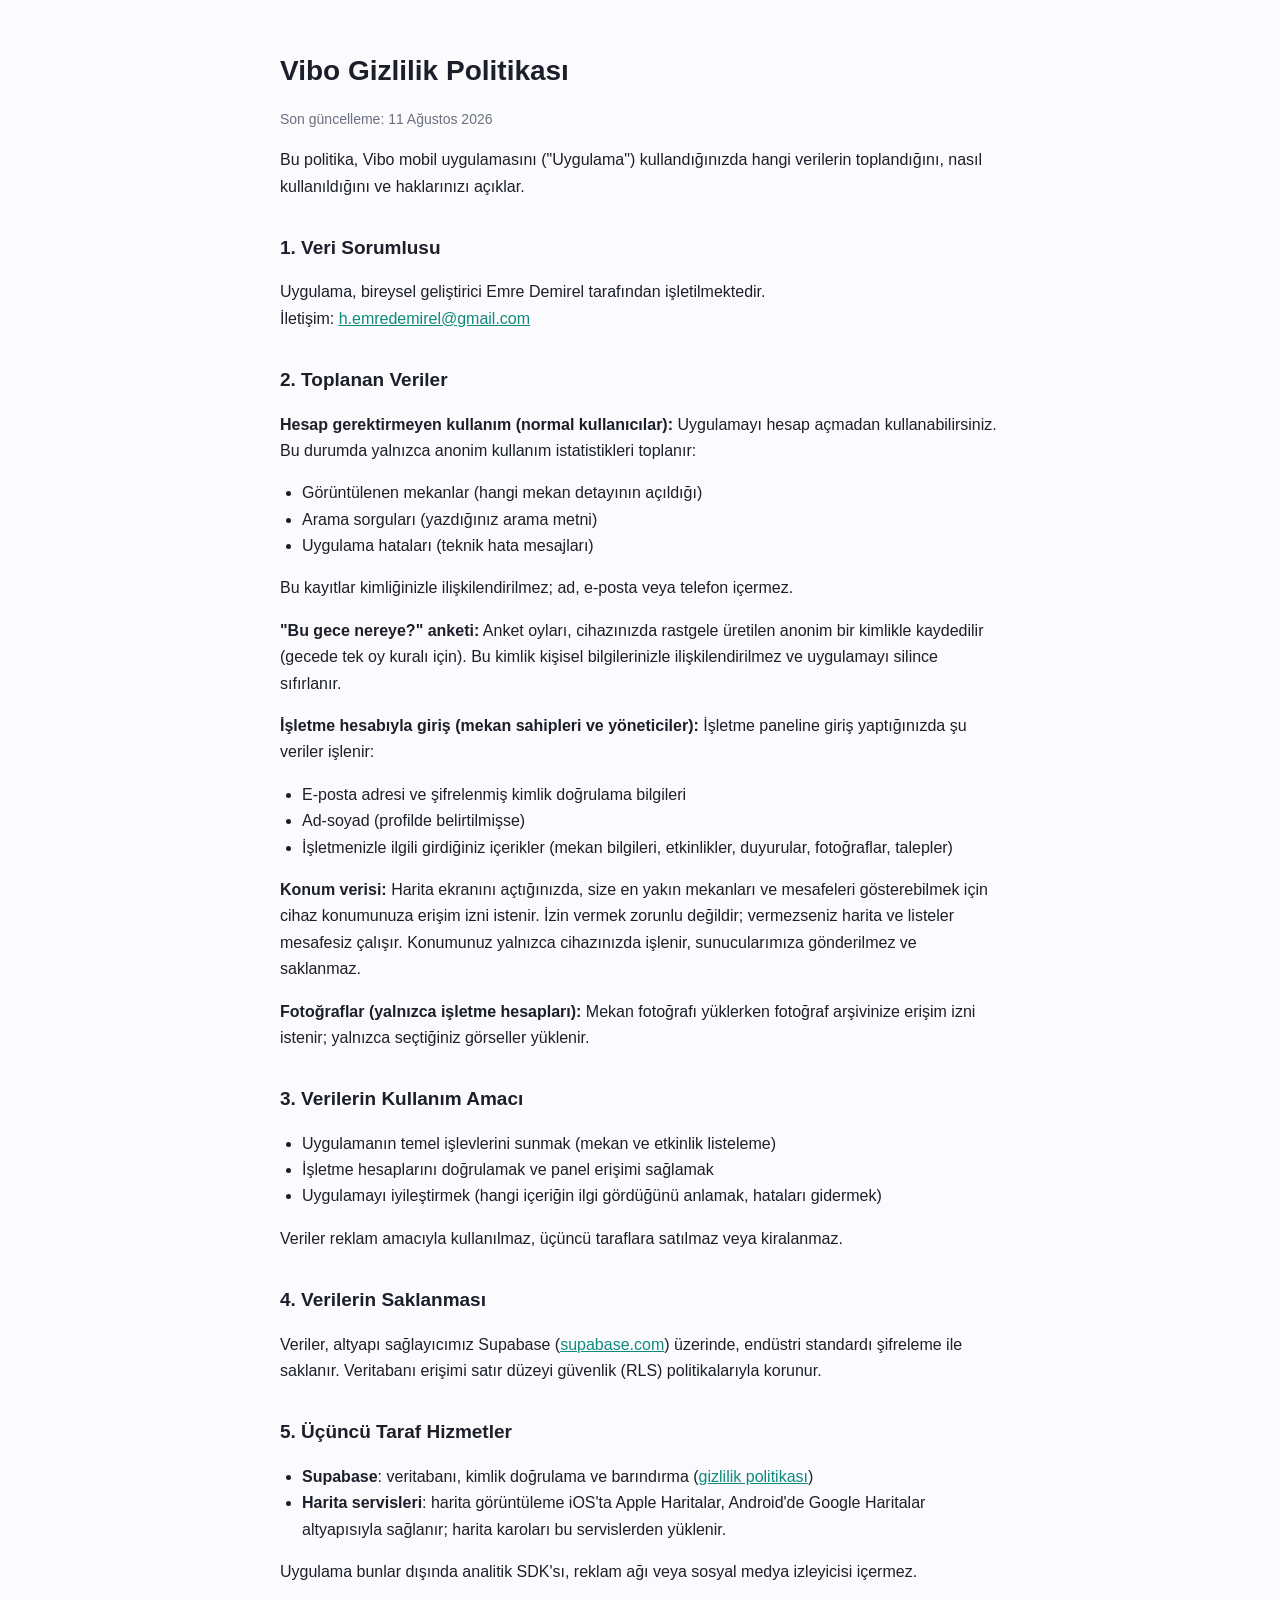
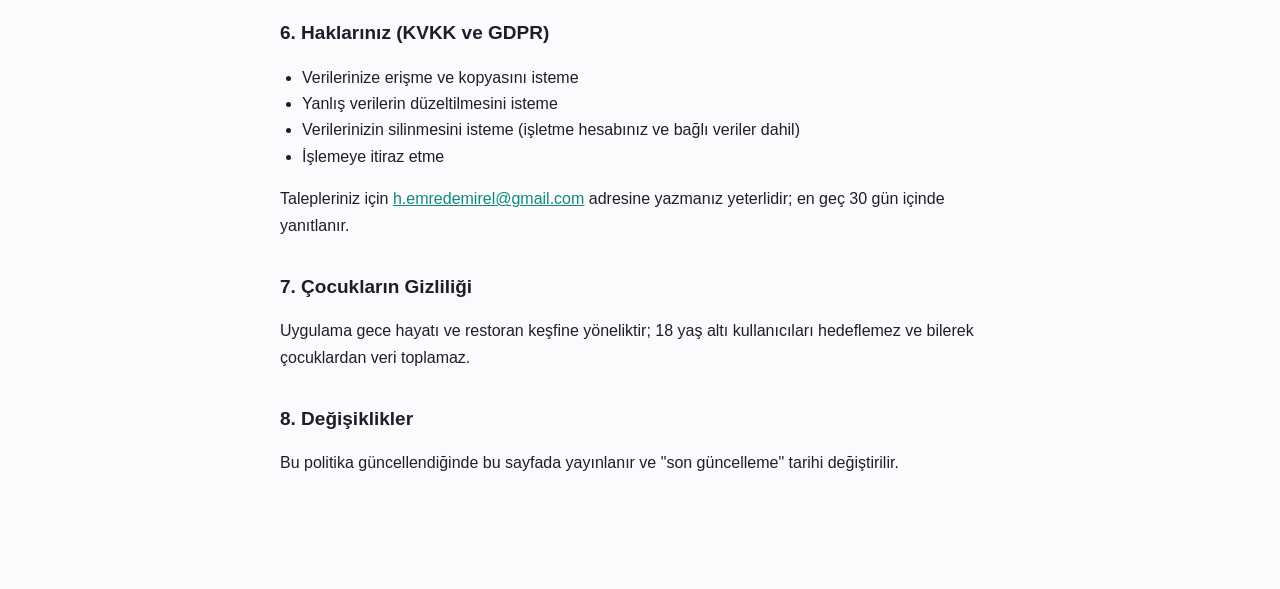
==== gizlilik-politikasi.html @ 3093737c "Vibo site: gizlilik politikası" ====
<!doctype html>
<html lang="tr">
<head>
<meta charset="utf-8">
<meta name="viewport" content="width=device-width, initial-scale=1">
<title>Vibo — Gizlilik Politikası</title>
<style>
  :root { color-scheme: light dark; }
  body {
    margin: 0; padding: 48px 20px 96px;
    background: #fbfbfd; color: #1c1f2a;
    font-family: -apple-system, "Segoe UI", Roboto, "Helvetica Neue", Arial, sans-serif;
    line-height: 1.65;
  }
  @media (prefers-color-scheme: dark) {
    body { background: #0b0e17; color: #e8ebf4; }
    a { color: #4dd8c9; }
    h1, h2 { color: #ffffff; }
    .muted { color: #8a93ab; }
  }
  main { max-width: 720px; margin: 0 auto; }
  h1 { font-size: 28px; margin: 0 0 4px; }
  h2 { font-size: 19px; margin: 32px 0 8px; }
  .muted { color: #6a7080; font-size: 14px; }
  ul { padding-left: 22px; }
  a { color: #0e8a7d; }
</style>
</head>
<body>
<main>
  <h1>Vibo Gizlilik Politikası</h1>
  <p class="muted">Son güncelleme: 11 Ağustos 2026</p>

  <p>Bu politika, Vibo mobil uygulamasını ("Uygulama") kullandığınızda hangi verilerin toplandığını, nasıl kullanıldığını ve haklarınızı açıklar.</p>

  <h2>1. Veri Sorumlusu</h2>
  <p>Uygulama, bireysel geliştirici Emre Demirel tarafından işletilmektedir.<br>
  İletişim: <a href="mailto:h.emredemirel@gmail.com">h.emredemirel@gmail.com</a></p>

  <h2>2. Toplanan Veriler</h2>
  <p><strong>Hesap gerektirmeyen kullanım (normal kullanıcılar):</strong>
  Uygulamayı hesap açmadan kullanabilirsiniz. Bu durumda yalnızca anonim kullanım istatistikleri toplanır:</p>
  <ul>
    <li>Görüntülenen mekanlar (hangi mekan detayının açıldığı)</li>
    <li>Arama sorguları (yazdığınız arama metni)</li>
    <li>Uygulama hataları (teknik hata mesajları)</li>
  </ul>
  <p>Bu kayıtlar kimliğinizle ilişkilendirilmez; ad, e-posta veya telefon içermez.</p>

  <p><strong>"Bu gece nereye?" anketi:</strong> Anket oyları, cihazınızda rastgele üretilen anonim bir kimlikle kaydedilir (gecede tek oy kuralı için). Bu kimlik kişisel bilgilerinizle ilişkilendirilmez ve uygulamayı silince sıfırlanır.</p>

  <p><strong>İşletme hesabıyla giriş (mekan sahipleri ve yöneticiler):</strong>
  İşletme paneline giriş yaptığınızda şu veriler işlenir:</p>
  <ul>
    <li>E-posta adresi ve şifrelenmiş kimlik doğrulama bilgileri</li>
    <li>Ad-soyad (profilde belirtilmişse)</li>
    <li>İşletmenizle ilgili girdiğiniz içerikler (mekan bilgileri, etkinlikler, duyurular, fotoğraflar, talepler)</li>
  </ul>

  <p><strong>Konum verisi:</strong> Harita ekranını açtığınızda, size en yakın mekanları ve mesafeleri gösterebilmek için cihaz konumunuza erişim izni istenir. İzin vermek zorunlu değildir; vermezseniz harita ve listeler mesafesiz çalışır. Konumunuz yalnızca cihazınızda işlenir, sunucularımıza gönderilmez ve saklanmaz.</p>

  <p><strong>Fotoğraflar (yalnızca işletme hesapları):</strong> Mekan fotoğrafı yüklerken fotoğraf arşivinize erişim izni istenir; yalnızca seçtiğiniz görseller yüklenir.</p>

  <h2>3. Verilerin Kullanım Amacı</h2>
  <ul>
    <li>Uygulamanın temel işlevlerini sunmak (mekan ve etkinlik listeleme)</li>
    <li>İşletme hesaplarını doğrulamak ve panel erişimi sağlamak</li>
    <li>Uygulamayı iyileştirmek (hangi içeriğin ilgi gördüğünü anlamak, hataları gidermek)</li>
  </ul>
  <p>Veriler reklam amacıyla kullanılmaz, üçüncü taraflara satılmaz veya kiralanmaz.</p>

  <h2>4. Verilerin Saklanması</h2>
  <p>Veriler, altyapı sağlayıcımız Supabase (<a href="https://supabase.com">supabase.com</a>) üzerinde, endüstri standardı şifreleme ile saklanır. Veritabanı erişimi satır düzeyi güvenlik (RLS) politikalarıyla korunur.</p>

  <h2>5. Üçüncü Taraf Hizmetler</h2>
  <ul>
    <li><strong>Supabase</strong>: veritabanı, kimlik doğrulama ve barındırma (<a href="https://supabase.com/privacy">gizlilik politikası</a>)</li>
    <li><strong>Harita servisleri</strong>: harita görüntüleme iOS'ta Apple Haritalar, Android'de Google Haritalar altyapısıyla sağlanır; harita karoları bu servislerden yüklenir.</li>
  </ul>
  <p>Uygulama bunlar dışında analitik SDK'sı, reklam ağı veya sosyal medya izleyicisi içermez.</p>

  <h2>6. Haklarınız (KVKK ve GDPR)</h2>
  <ul>
    <li>Verilerinize erişme ve kopyasını isteme</li>
    <li>Yanlış verilerin düzeltilmesini isteme</li>
    <li>Verilerinizin silinmesini isteme (işletme hesabınız ve bağlı veriler dahil)</li>
    <li>İşlemeye itiraz etme</li>
  </ul>
  <p>Talepleriniz için <a href="mailto:h.emredemirel@gmail.com">h.emredemirel@gmail.com</a> adresine yazmanız yeterlidir; en geç 30 gün içinde yanıtlanır.</p>

  <h2>7. Çocukların Gizliliği</h2>
  <p>Uygulama gece hayatı ve restoran keşfine yöneliktir; 18 yaş altı kullanıcıları hedeflemez ve bilerek çocuklardan veri toplamaz.</p>

  <h2>8. Değişiklikler</h2>
  <p>Bu politika güncellendiğinde bu sayfada yayınlanır ve "son güncelleme" tarihi değiştirilir.</p>
</main>
</body>
</html>
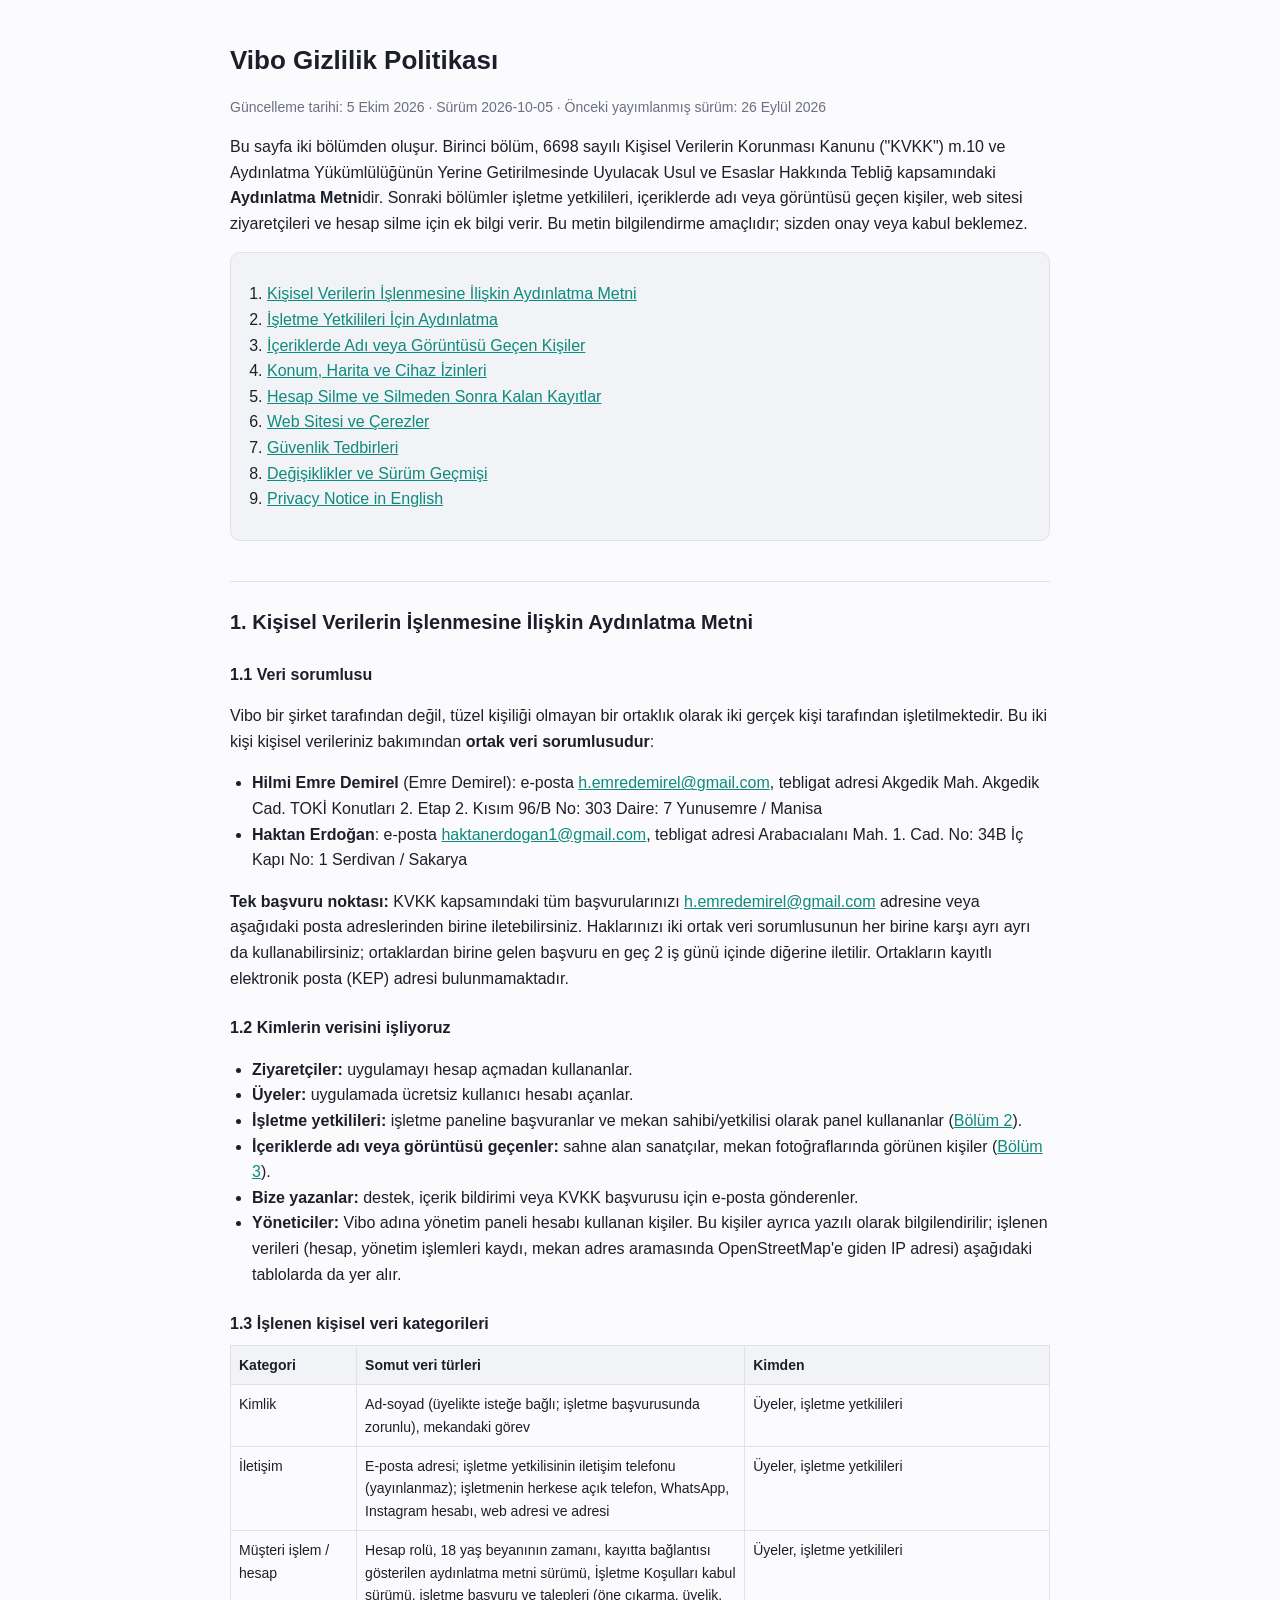
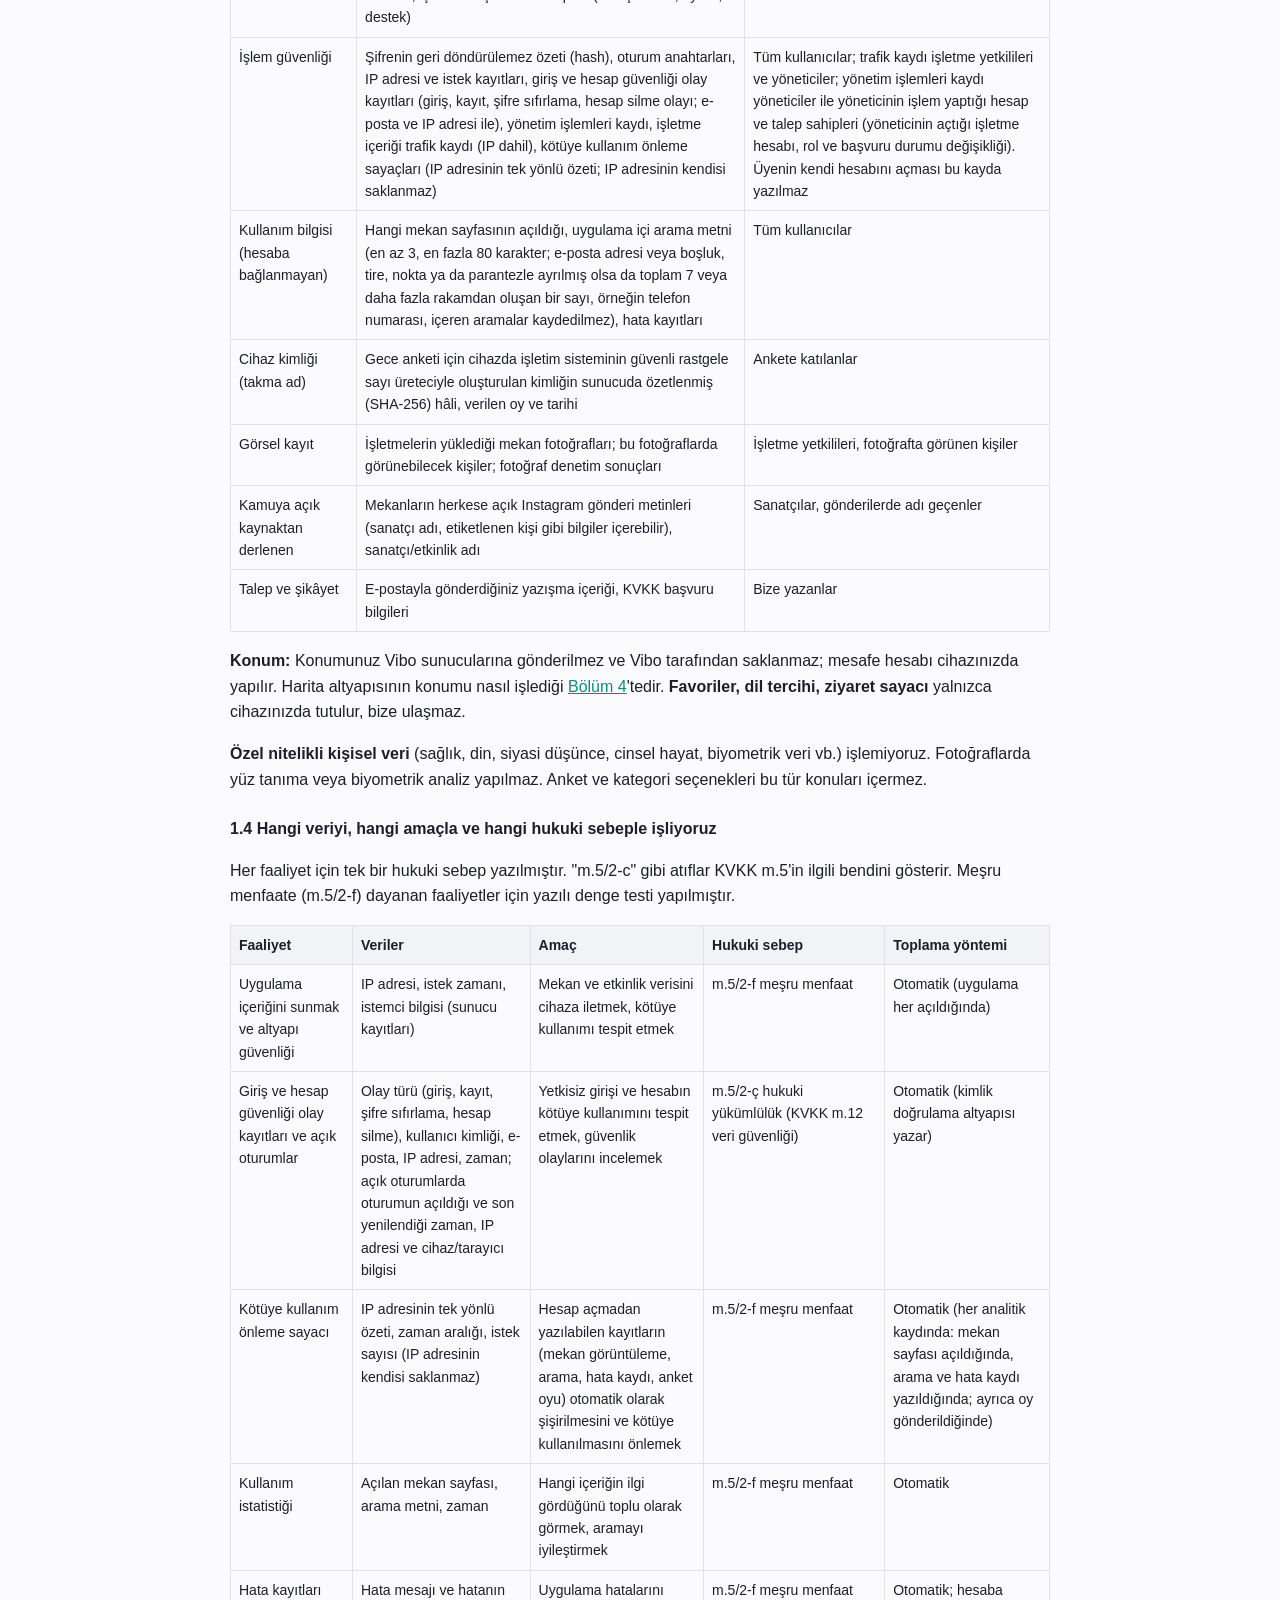
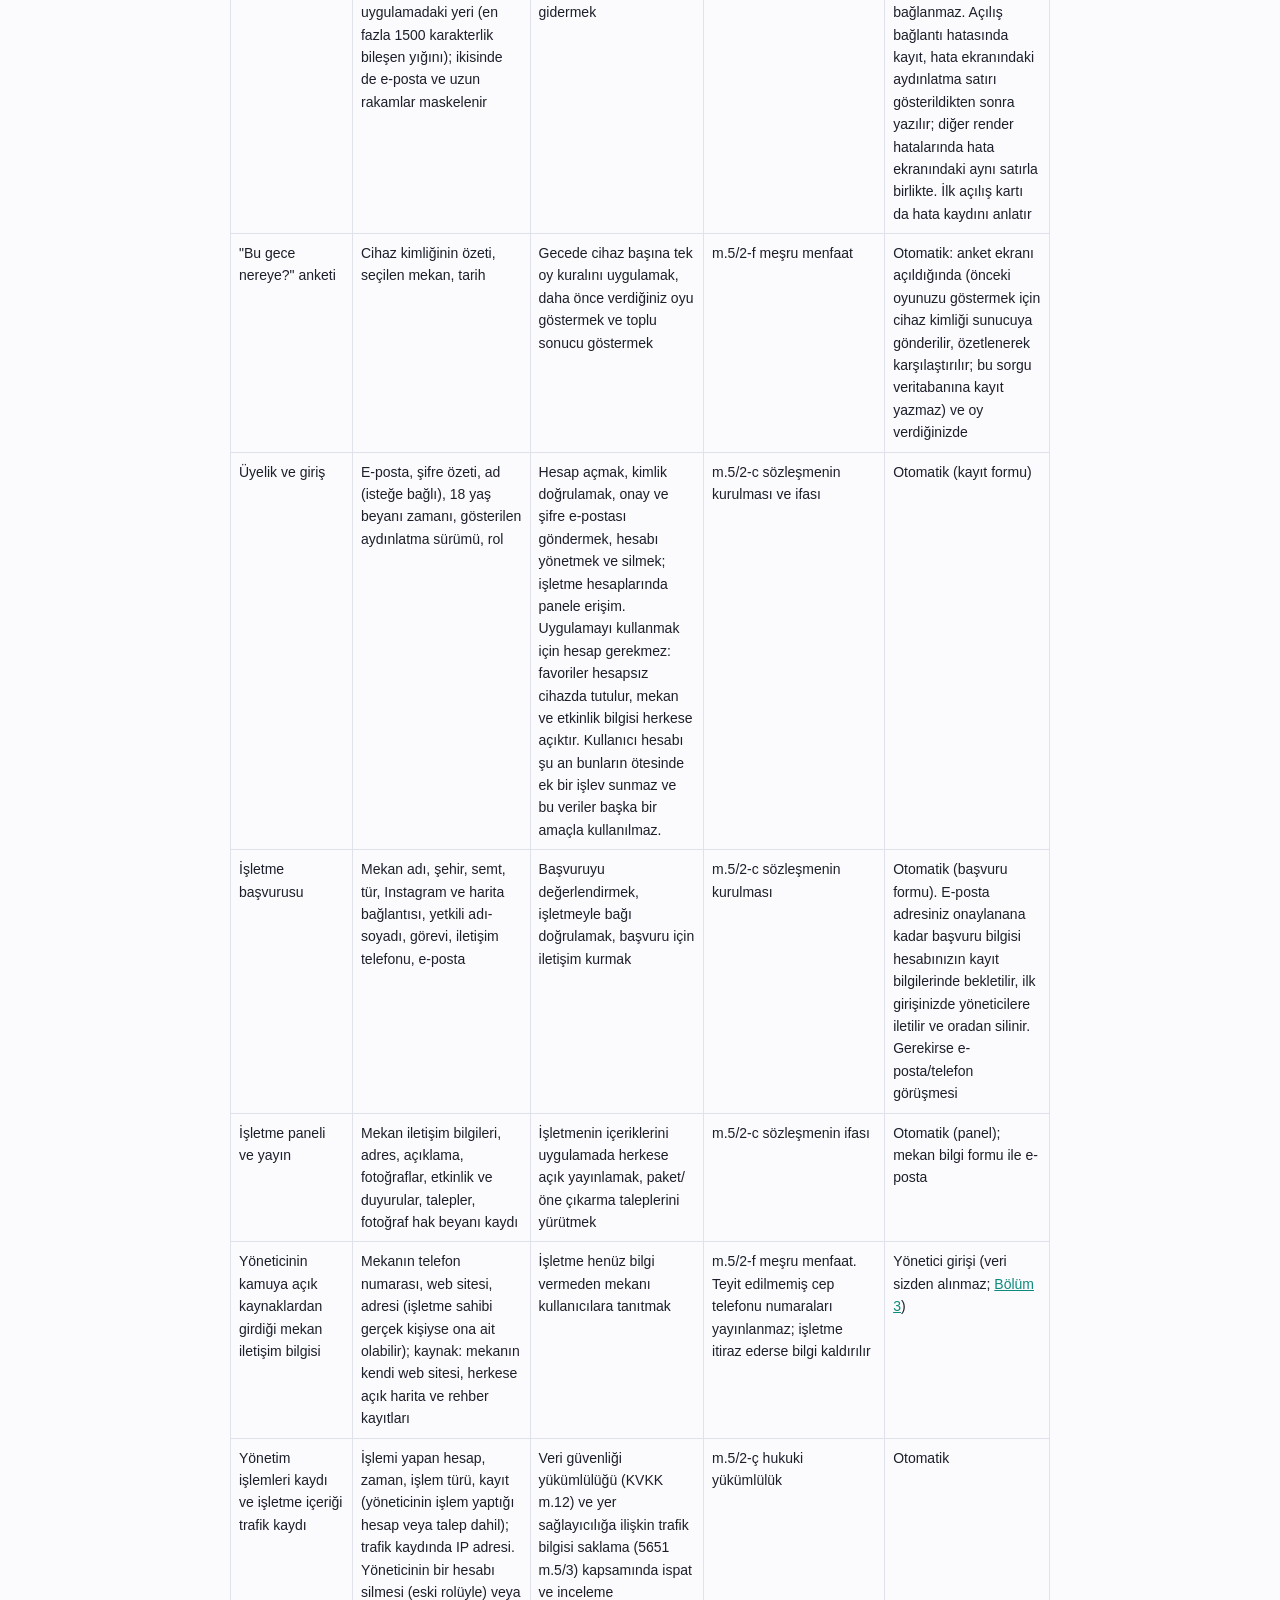
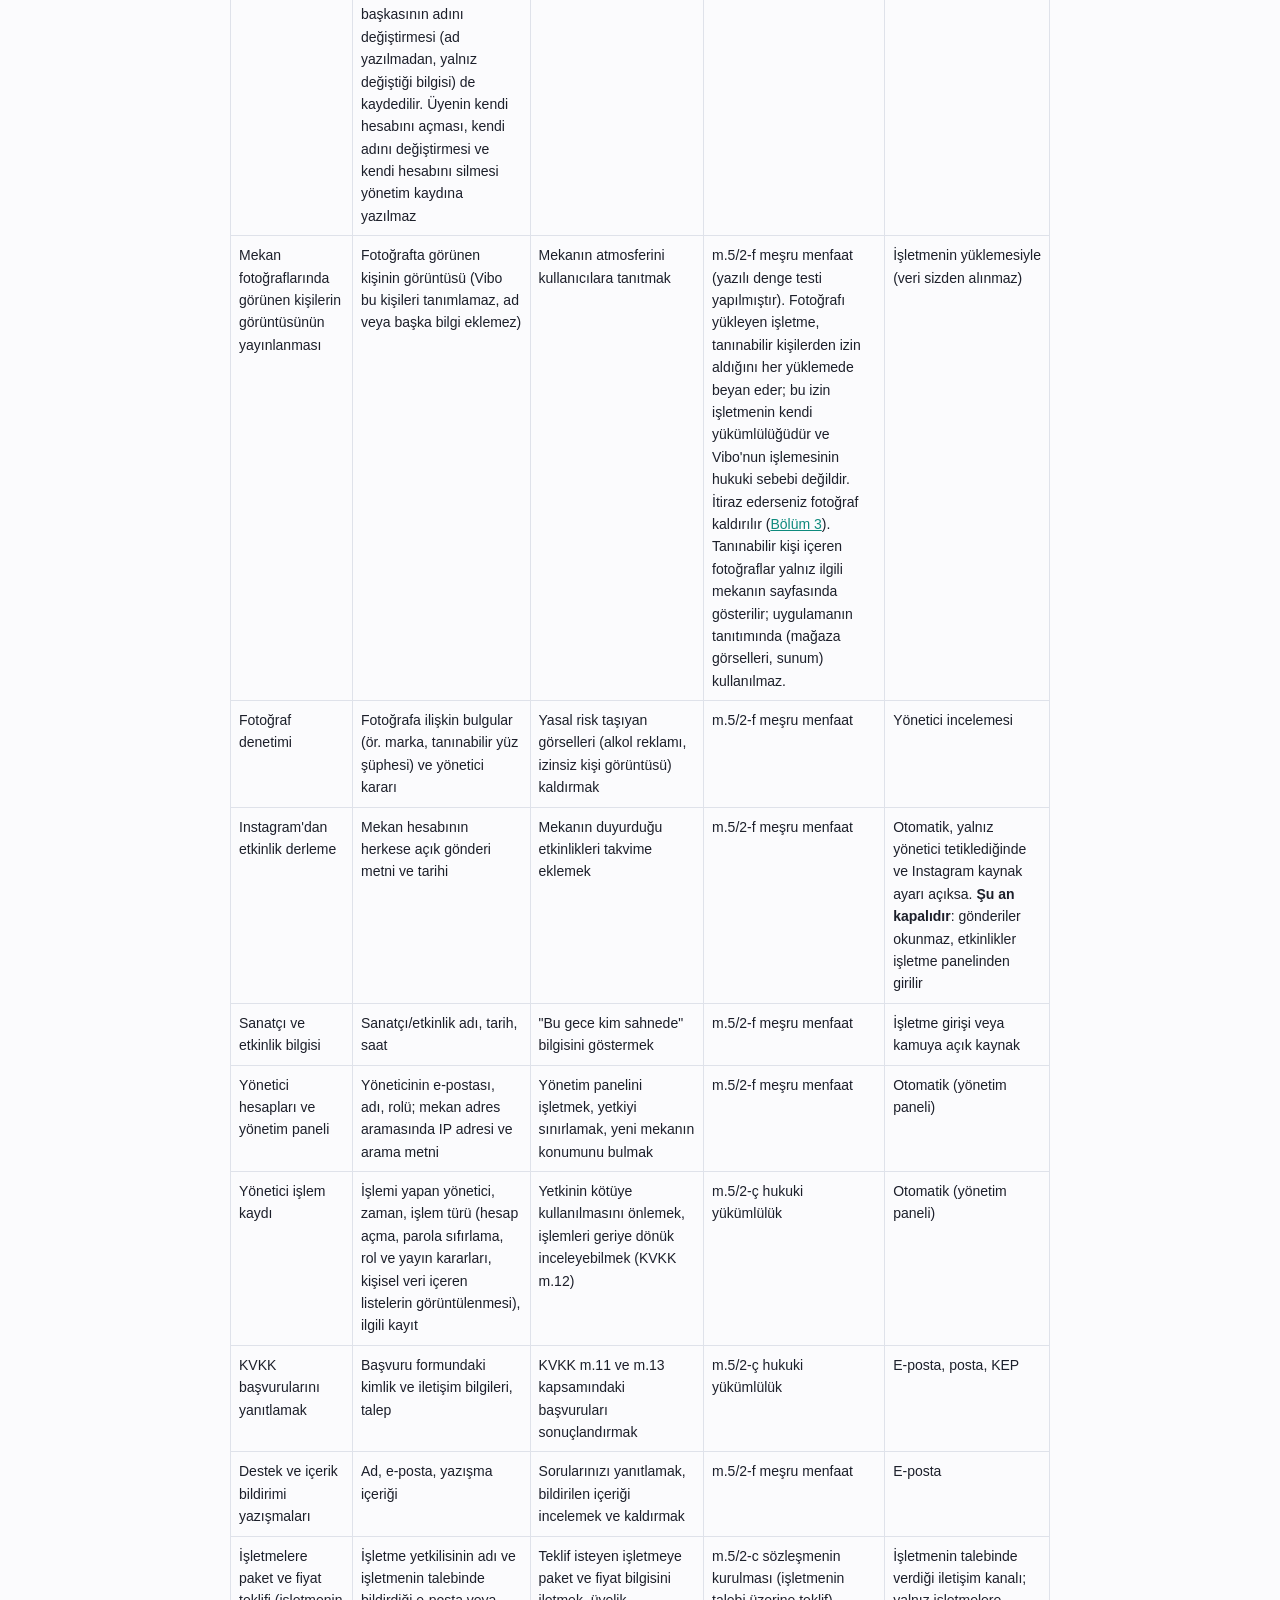
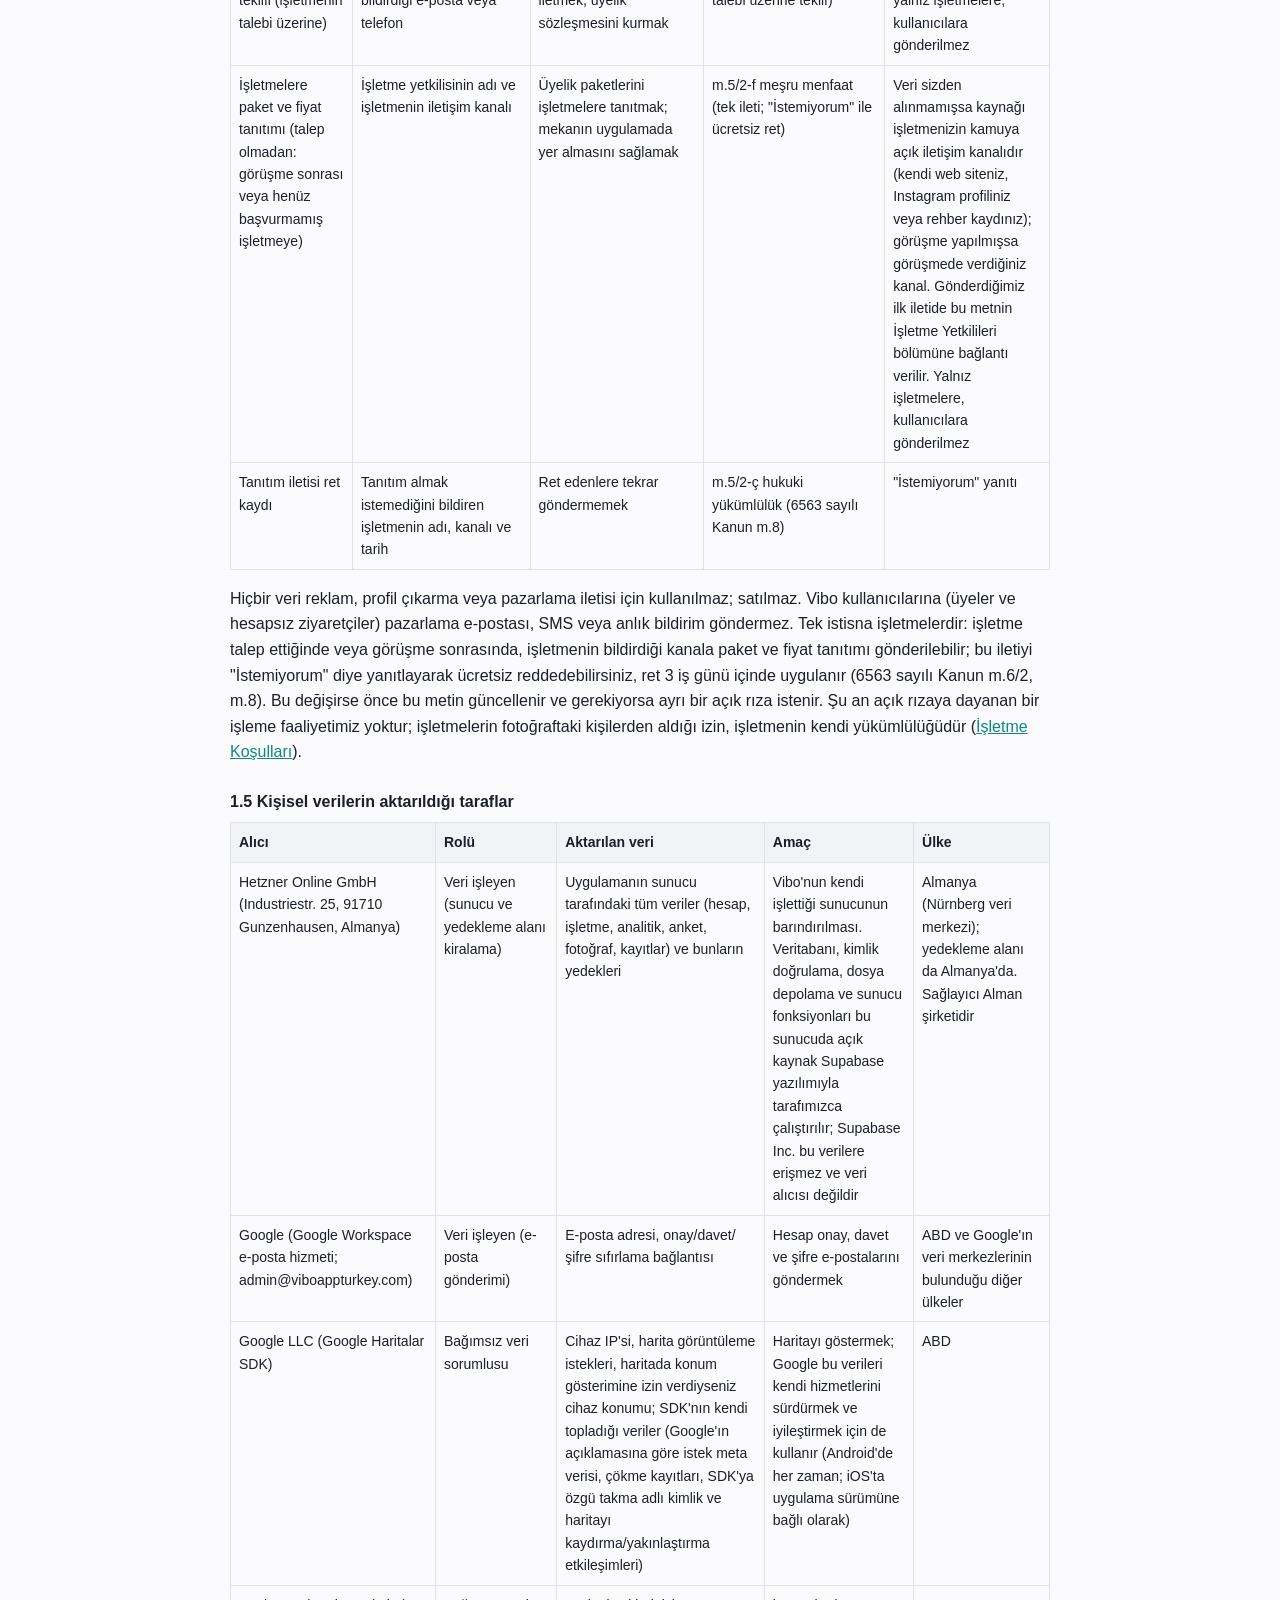
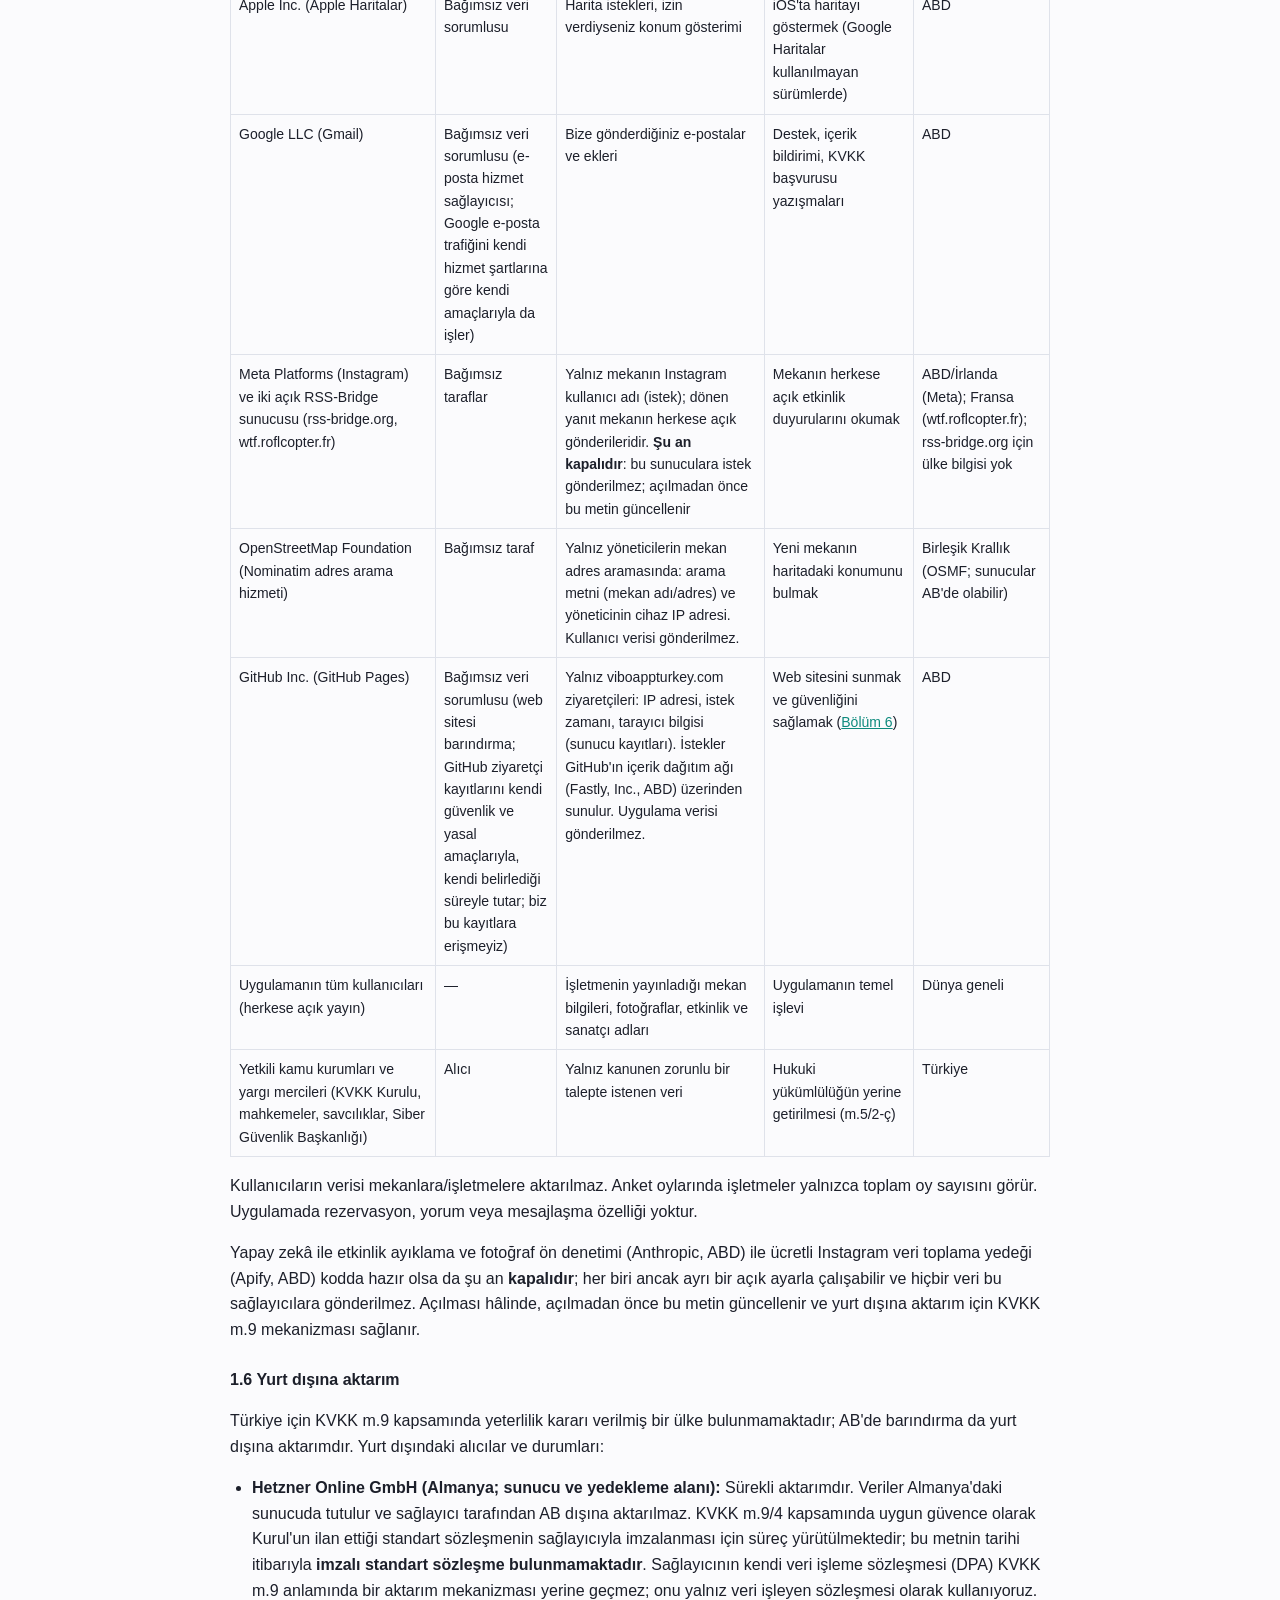
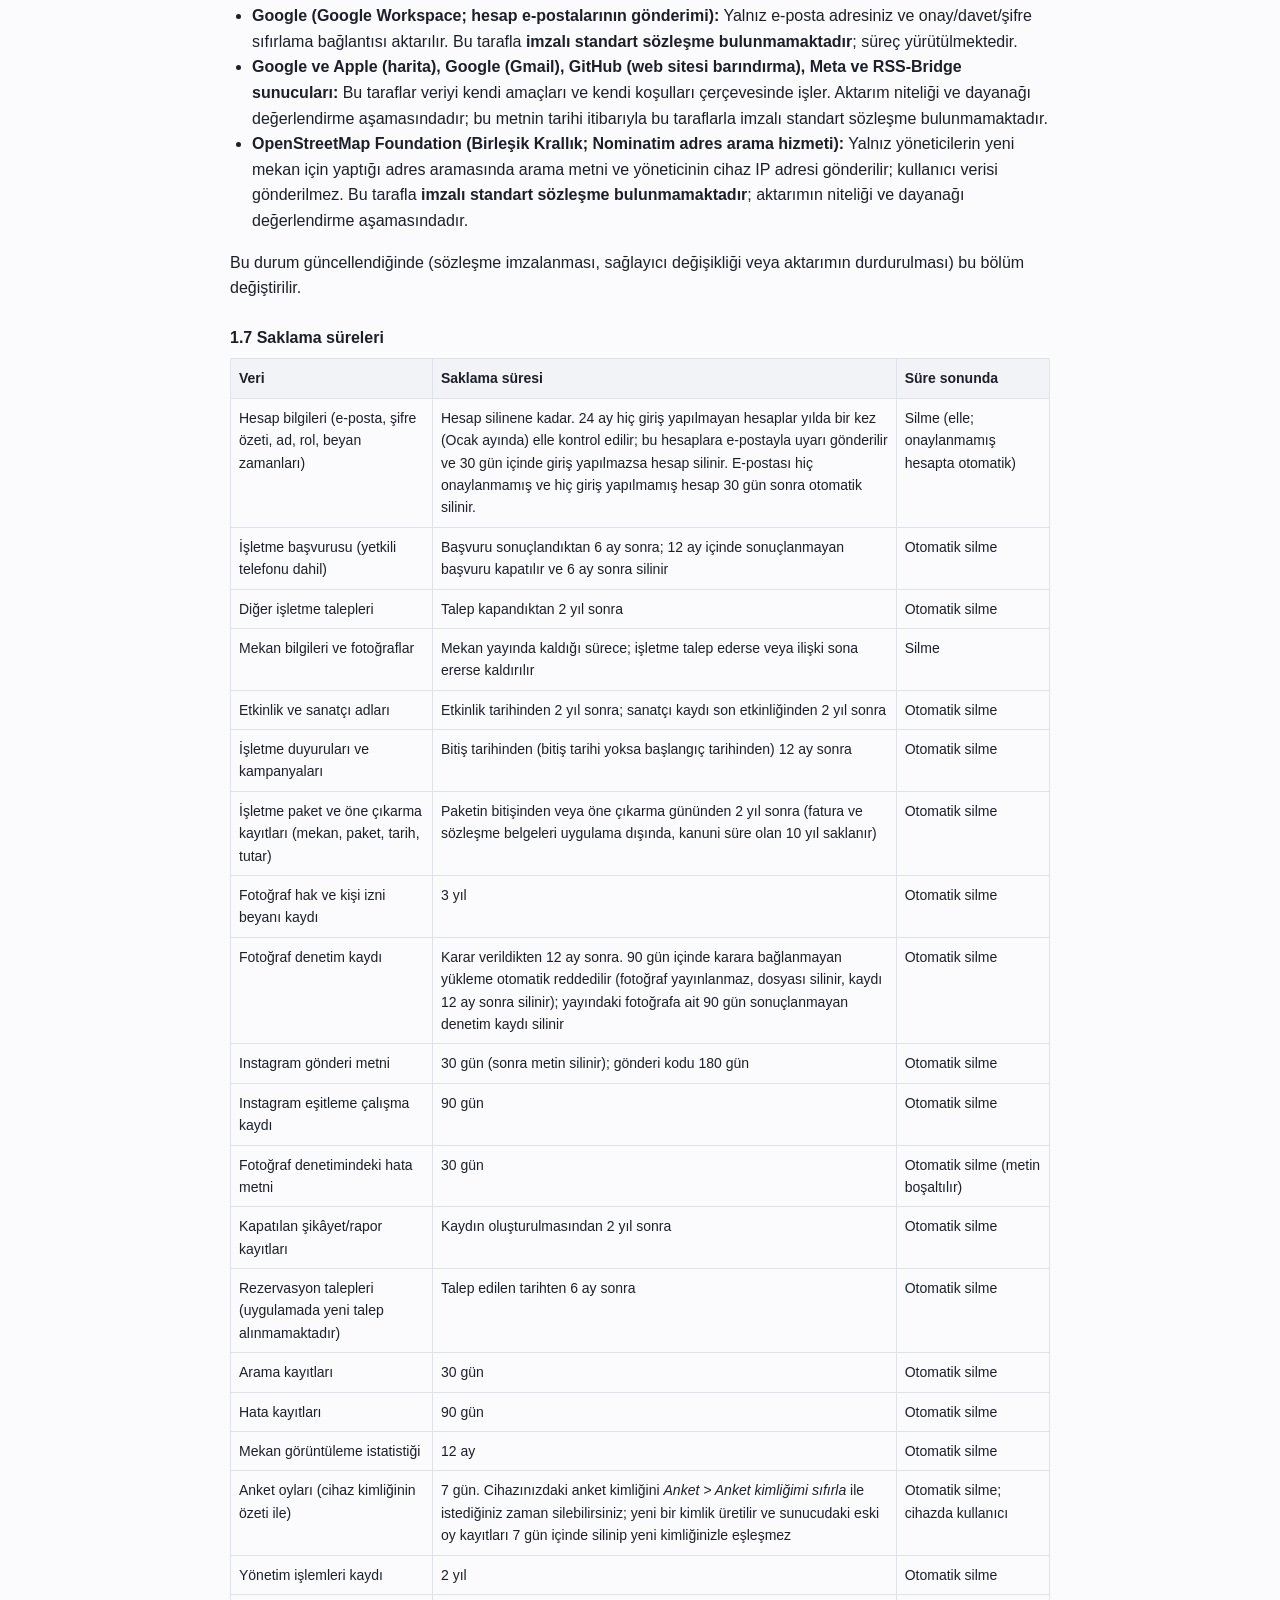
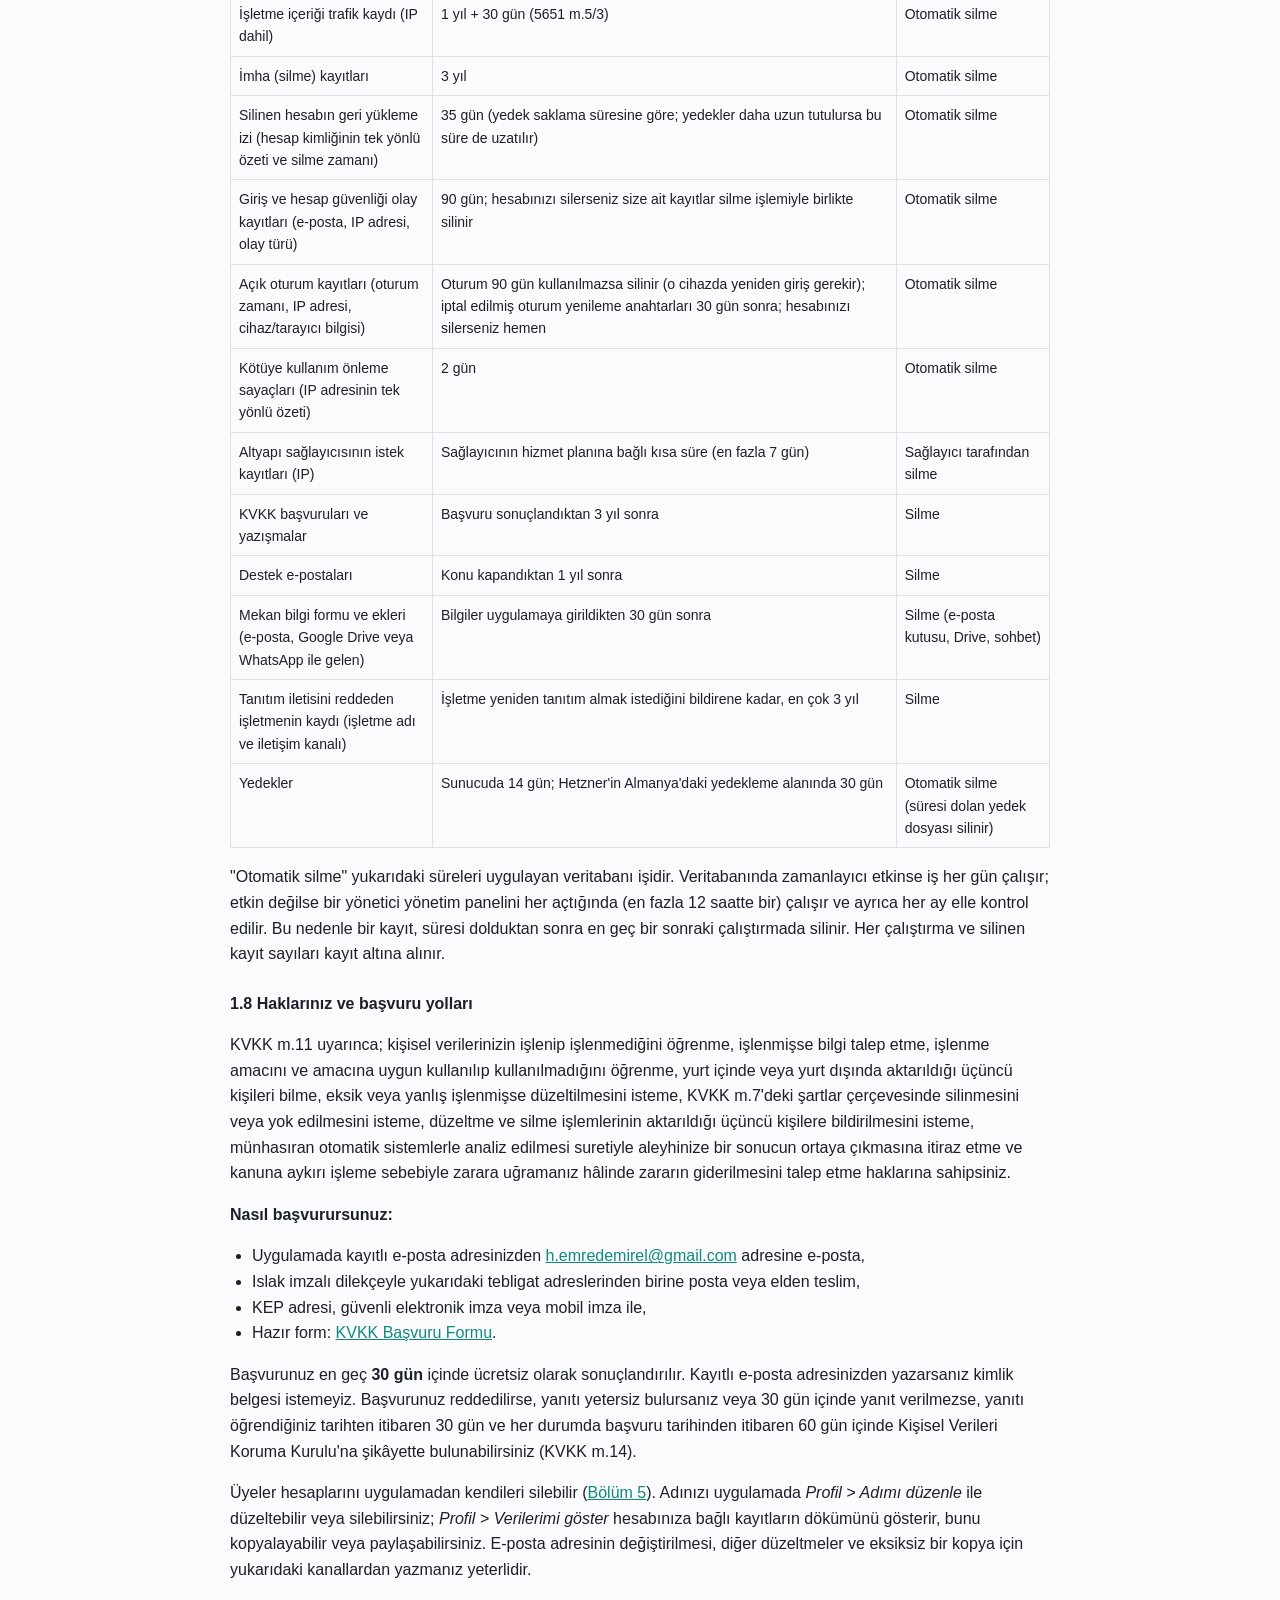
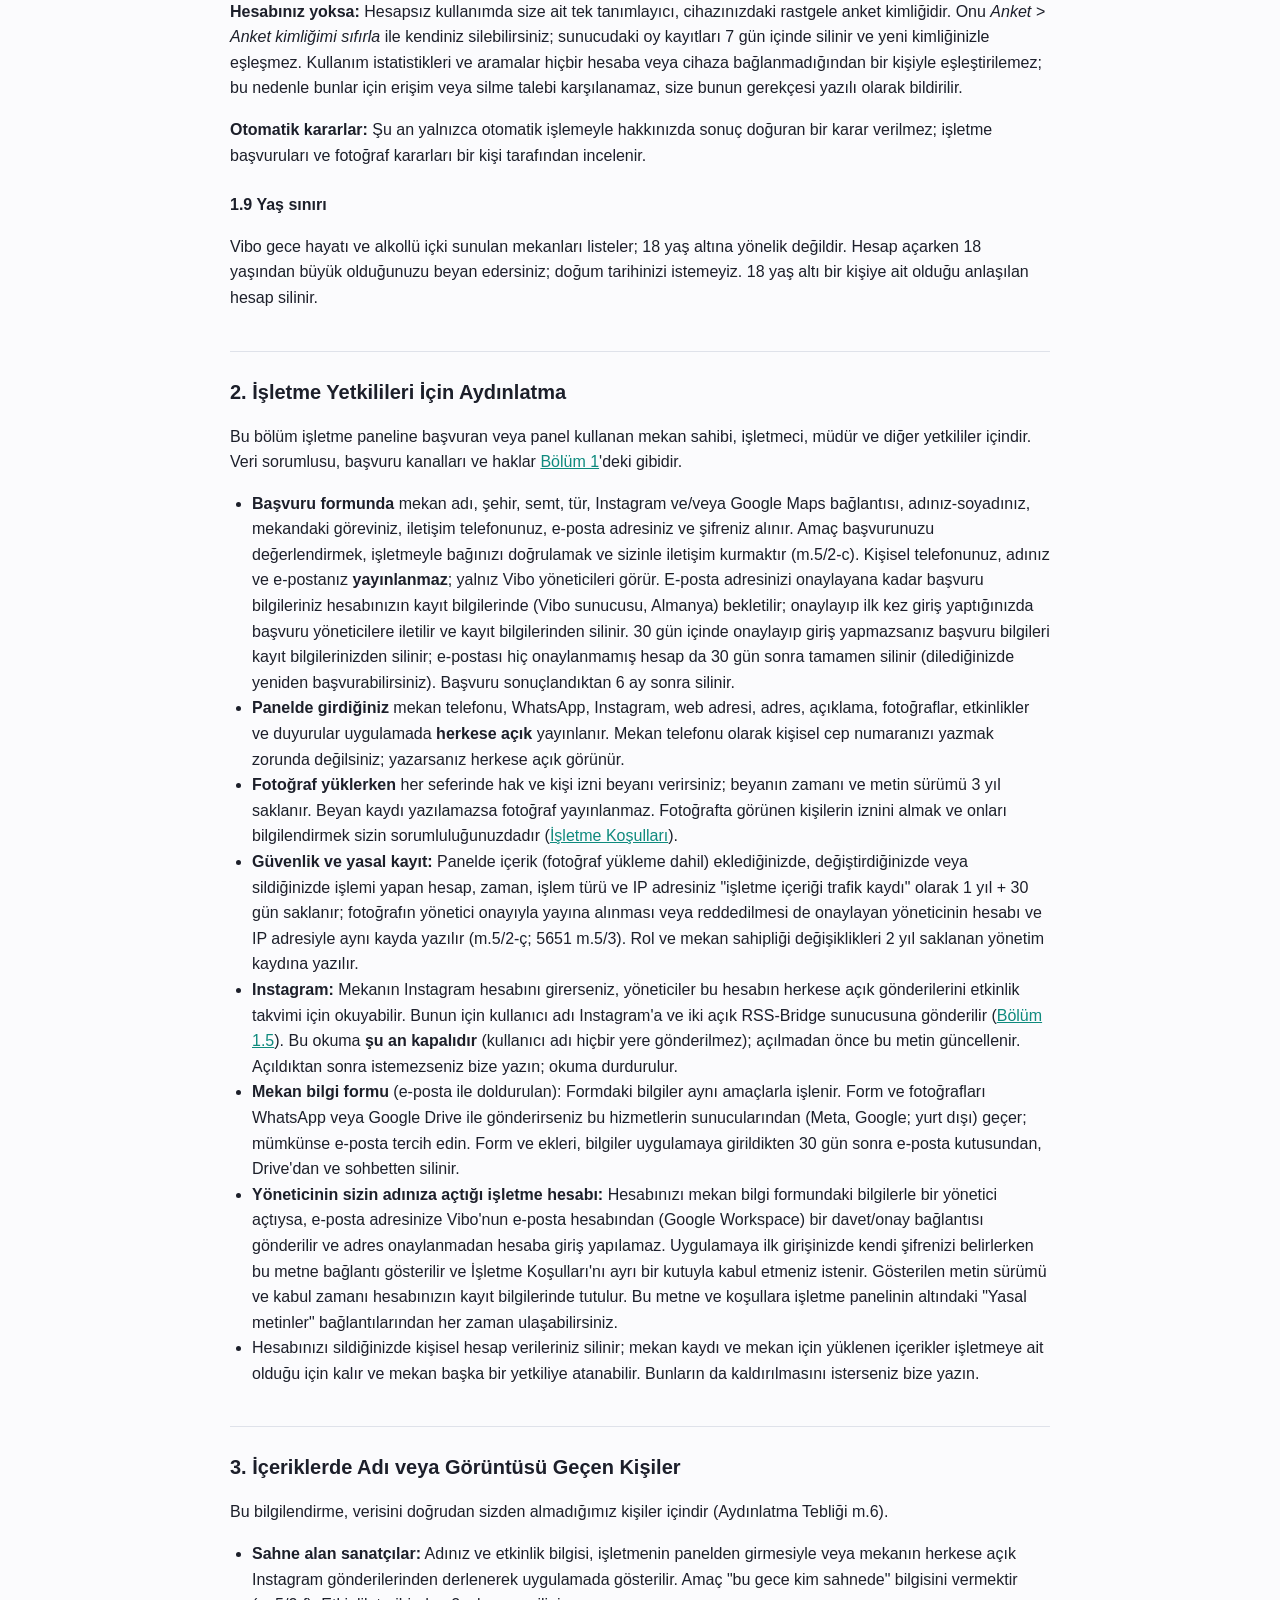
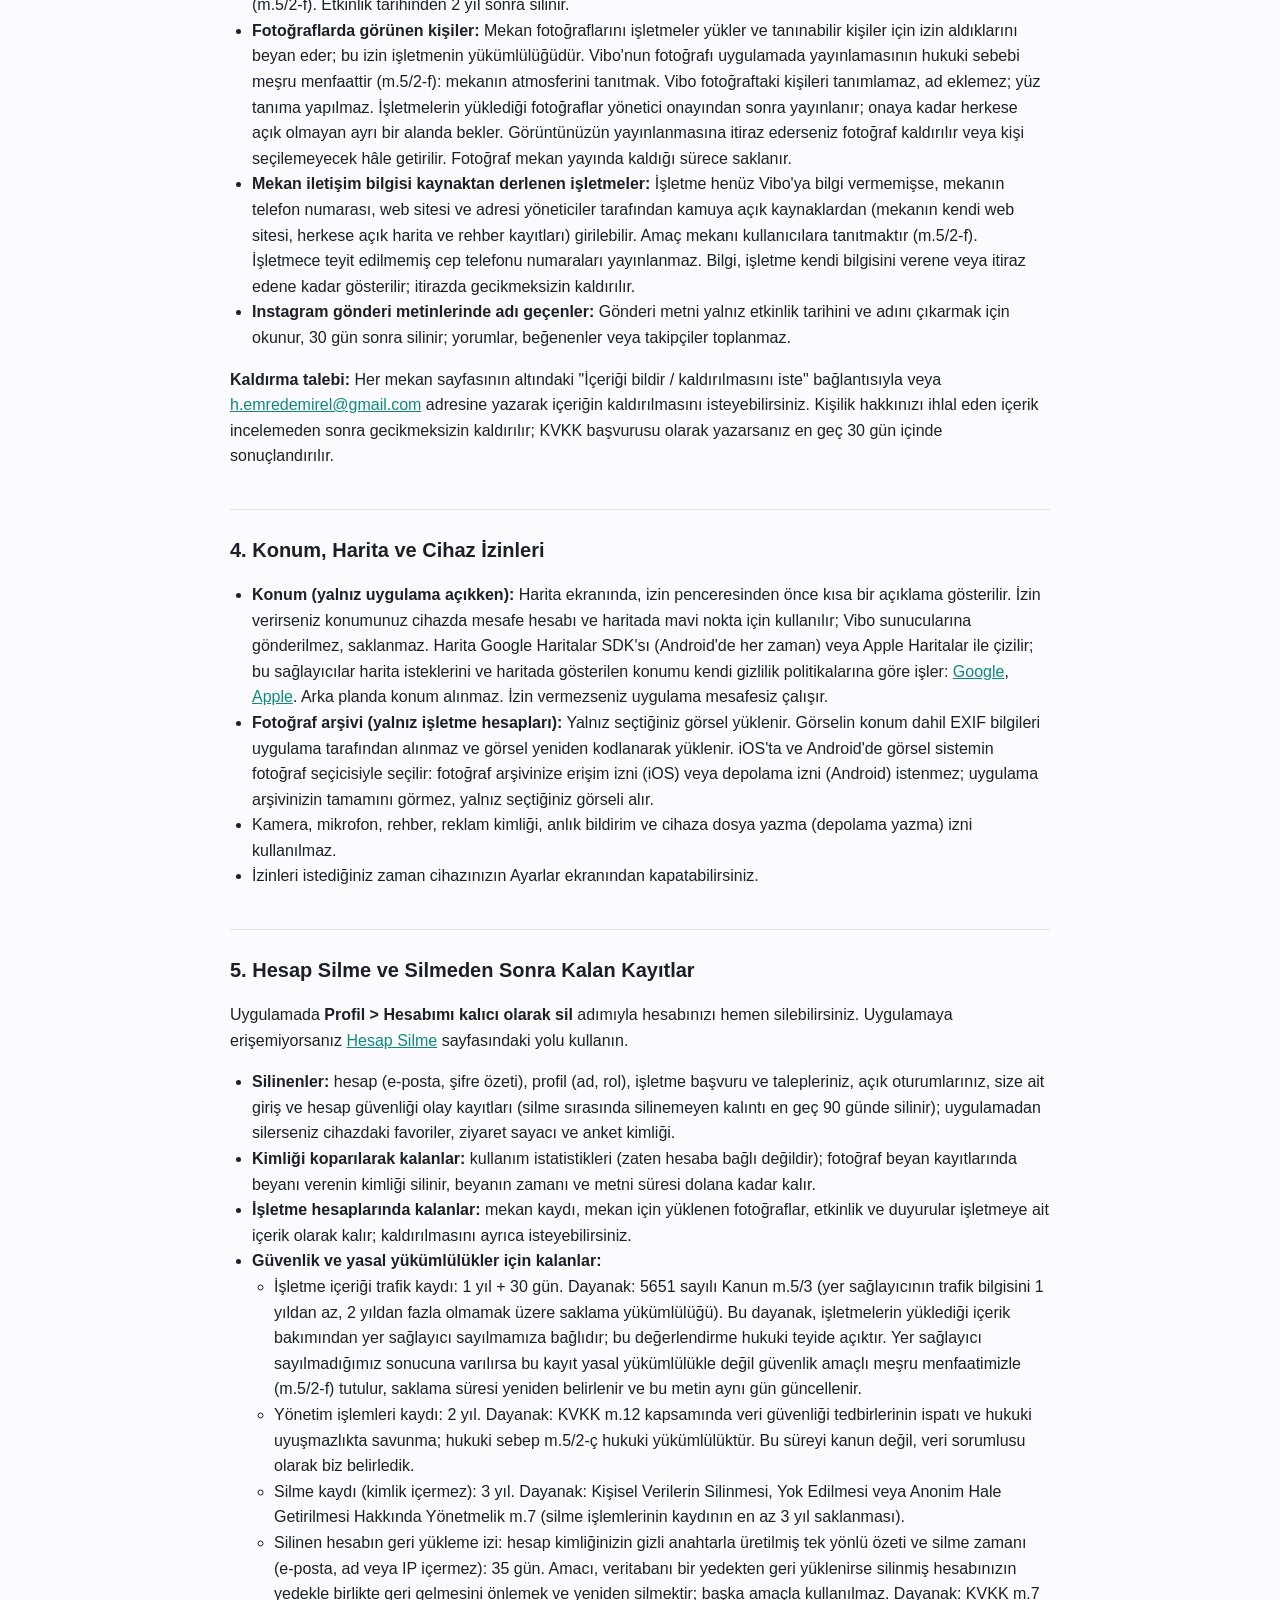
==== commit 55bb4974: "Yasal sayfalar 2026-10-05: Hetzner barındırma, adresler, telefonlar, Türkçe e-posta şablonları" ====
--- a/gizlilik-politikasi.html
+++ b/gizlilik-politikasi.html
@@ -3,96 +3,620 @@
 <head>
 <meta charset="utf-8">
 <meta name="viewport" content="width=device-width, initial-scale=1">
-<title>Vibo — Gizlilik Politikası</title>
+<title>Vibo — Gizlilik Politikası ve Aydınlatma Metni</title>
 <style>
-  :root { color-scheme: light dark; }
-  body {
-    margin: 0; padding: 48px 20px 96px;
-    background: #fbfbfd; color: #1c1f2a;
-    font-family: -apple-system, "Segoe UI", Roboto, "Helvetica Neue", Arial, sans-serif;
-    line-height: 1.65;
+  :root {
+    color-scheme: light dark;
+    --bg: #fbfbfd; --text: #1c1f2a; --muted: #6a7080; --link: #0e8a7d;
+    --line: #dfe2ea; --soft: #f1f3f7; --head: #1c1f2a;
   }
   @media (prefers-color-scheme: dark) {
-    body { background: #0b0e17; color: #e8ebf4; }
-    a { color: #4dd8c9; }
-    h1, h2 { color: #ffffff; }
-    .muted { color: #8a93ab; }
+    :root { --bg: #0b0e17; --text: #e8ebf4; --muted: #8a93ab; --link: #4dd8c9;
+            --line: #252b3b; --soft: #141927; --head: #ffffff; }
   }
-  main { max-width: 720px; margin: 0 auto; }
-  h1 { font-size: 28px; margin: 0 0 4px; }
-  h2 { font-size: 19px; margin: 32px 0 8px; }
-  .muted { color: #6a7080; font-size: 14px; }
+  body {
+    margin: 0; padding: 40px 16px 96px; background: var(--bg); color: var(--text);
+    font-family: -apple-system, "Segoe UI", Roboto, "Helvetica Neue", Arial, sans-serif;
+    line-height: 1.6;
+  }
+  main { max-width: 820px; margin: 0 auto; }
+  h1 { font-size: 26px; margin: 0 0 4px; color: var(--head); }
+  h2 { font-size: 20px; margin: 40px 0 8px; color: var(--head); border-top: 1px solid var(--line); padding-top: 24px; }
+  h3 { font-size: 16px; margin: 24px 0 6px; color: var(--head); }
+  .muted { color: var(--muted); font-size: 14px; }
+  a { color: var(--link); }
   ul { padding-left: 22px; }
-  a { color: #0e8a7d; }
+  .box { background: var(--soft); border: 1px solid var(--line); border-radius: 10px; padding: 12px 16px; }
+  .table-wrap { overflow-x: auto; -webkit-overflow-scrolling: touch; margin: 8px 0 16px; }
+  table { border-collapse: collapse; width: 100%; font-size: 14px; min-width: 640px; }
+  th, td { border: 1px solid var(--line); padding: 8px; text-align: left; vertical-align: top; }
+  th { background: var(--soft); }
+  code { font-size: 13px; }
+  nav ol { padding-left: 20px; }
 </style>
 </head>
 <body>
 <main>
   <h1>Vibo Gizlilik Politikası</h1>
-  <p class="muted">Son güncelleme: 11 Ağustos 2026</p>
-
-  <p>Bu politika, Vibo mobil uygulamasını ("Uygulama") kullandığınızda hangi verilerin toplandığını, nasıl kullanıldığını ve haklarınızı açıklar.</p>
-
-  <h2>1. Veri Sorumlusu</h2>
-  <p>Uygulama, bireysel geliştirici Emre Demirel tarafından işletilmektedir.<br>
-  İletişim: <a href="mailto:h.emredemirel@gmail.com">h.emredemirel@gmail.com</a></p>
-
-  <h2>2. Toplanan Veriler</h2>
-  <p><strong>Hesap gerektirmeyen kullanım (normal kullanıcılar):</strong>
-  Uygulamayı hesap açmadan kullanabilirsiniz. Bu durumda yalnızca anonim kullanım istatistikleri toplanır:</p>
-  <ul>
-    <li>Görüntülenen mekanlar (hangi mekan detayının açıldığı)</li>
-    <li>Arama sorguları (yazdığınız arama metni)</li>
-    <li>Uygulama hataları (teknik hata mesajları)</li>
-  </ul>
-  <p>Bu kayıtlar kimliğinizle ilişkilendirilmez; ad, e-posta veya telefon içermez.</p>
-
-  <p><strong>"Bu gece nereye?" anketi:</strong> Anket oyları, cihazınızda rastgele üretilen anonim bir kimlikle kaydedilir (gecede tek oy kuralı için). Bu kimlik kişisel bilgilerinizle ilişkilendirilmez ve uygulamayı silince sıfırlanır.</p>
-
-  <p><strong>İşletme hesabıyla giriş (mekan sahipleri ve yöneticiler):</strong>
-  İşletme paneline giriş yaptığınızda şu veriler işlenir:</p>
-  <ul>
-    <li>E-posta adresi ve şifrelenmiş kimlik doğrulama bilgileri</li>
-    <li>Ad-soyad (profilde belirtilmişse)</li>
-    <li>İşletmenizle ilgili girdiğiniz içerikler (mekan bilgileri, etkinlikler, duyurular, fotoğraflar, talepler)</li>
-  </ul>
-
-  <p><strong>Konum verisi:</strong> Harita ekranını açtığınızda, size en yakın mekanları ve mesafeleri gösterebilmek için cihaz konumunuza erişim izni istenir. İzin vermek zorunlu değildir; vermezseniz harita ve listeler mesafesiz çalışır. Konumunuz yalnızca cihazınızda işlenir, sunucularımıza gönderilmez ve saklanmaz.</p>
-
-  <p><strong>Fotoğraflar (yalnızca işletme hesapları):</strong> Mekan fotoğrafı yüklerken fotoğraf arşivinize erişim izni istenir; yalnızca seçtiğiniz görseller yüklenir.</p>
-
-  <h2>3. Verilerin Kullanım Amacı</h2>
-  <ul>
-    <li>Uygulamanın temel işlevlerini sunmak (mekan ve etkinlik listeleme)</li>
-    <li>İşletme hesaplarını doğrulamak ve panel erişimi sağlamak</li>
-    <li>Uygulamayı iyileştirmek (hangi içeriğin ilgi gördüğünü anlamak, hataları gidermek)</li>
-  </ul>
-  <p>Veriler reklam amacıyla kullanılmaz, üçüncü taraflara satılmaz veya kiralanmaz.</p>
-
-  <h2>4. Verilerin Saklanması</h2>
-  <p>Veriler, altyapı sağlayıcımız Supabase (<a href="https://supabase.com">supabase.com</a>) üzerinde, endüstri standardı şifreleme ile saklanır. Veritabanı erişimi satır düzeyi güvenlik (RLS) politikalarıyla korunur.</p>
-
-  <h2>5. Üçüncü Taraf Hizmetler</h2>
-  <ul>
-    <li><strong>Supabase</strong>: veritabanı, kimlik doğrulama ve barındırma (<a href="https://supabase.com/privacy">gizlilik politikası</a>)</li>
-    <li><strong>Harita servisleri</strong>: harita görüntüleme iOS'ta Apple Haritalar, Android'de Google Haritalar altyapısıyla sağlanır; harita karoları bu servislerden yüklenir.</li>
-  </ul>
-  <p>Uygulama bunlar dışında analitik SDK'sı, reklam ağı veya sosyal medya izleyicisi içermez.</p>
-
-  <h2>6. Haklarınız (KVKK ve GDPR)</h2>
-  <ul>
-    <li>Verilerinize erişme ve kopyasını isteme</li>
-    <li>Yanlış verilerin düzeltilmesini isteme</li>
-    <li>Verilerinizin silinmesini isteme (işletme hesabınız ve bağlı veriler dahil)</li>
-    <li>İşlemeye itiraz etme</li>
-  </ul>
-  <p>Talepleriniz için <a href="mailto:h.emredemirel@gmail.com">h.emredemirel@gmail.com</a> adresine yazmanız yeterlidir; en geç 30 gün içinde yanıtlanır.</p>
-
-  <h2>7. Çocukların Gizliliği</h2>
-  <p>Uygulama gece hayatı ve restoran keşfine yöneliktir; 18 yaş altı kullanıcıları hedeflemez ve bilerek çocuklardan veri toplamaz.</p>
-
-  <h2>8. Değişiklikler</h2>
-  <p>Bu politika güncellendiğinde bu sayfada yayınlanır ve "son güncelleme" tarihi değiştirilir.</p>
+  <p class="muted">Güncelleme tarihi: 5 Ekim 2026 · Sürüm 2026-10-05 · Önceki yayımlanmış sürüm: 26 Eylül 2026</p>
+
+  <p>Bu sayfa iki bölümden oluşur. Birinci bölüm, 6698 sayılı Kişisel Verilerin Korunması Kanunu
+  ("KVKK") m.10 ve Aydınlatma Yükümlülüğünün Yerine Getirilmesinde Uyulacak Usul ve Esaslar Hakkında
+  Tebliğ kapsamındaki <strong>Aydınlatma Metni</strong>dir. Sonraki bölümler işletme yetkilileri,
+  içeriklerde adı veya görüntüsü geçen kişiler, web sitesi ziyaretçileri ve hesap silme için ek
+  bilgi verir. Bu metin bilgilendirme amaçlıdır; sizden onay veya kabul beklemez.</p>
+
+  <nav class="box" aria-label="İçindekiler">
+    <ol>
+      <li><a href="#aydinlatma">Kişisel Verilerin İşlenmesine İlişkin Aydınlatma Metni</a></li>
+      <li><a href="#isletme">İşletme Yetkilileri İçin Aydınlatma</a></li>
+      <li><a href="#ucuncu-kisiler">İçeriklerde Adı veya Görüntüsü Geçen Kişiler</a></li>
+      <li><a href="#konum">Konum, Harita ve Cihaz İzinleri</a></li>
+      <li><a href="#hesap-silme">Hesap Silme ve Silmeden Sonra Kalan Kayıtlar</a></li>
+      <li><a href="#web">Web Sitesi ve Çerezler</a></li>
+      <li><a href="#guvenlik">Güvenlik Tedbirleri</a></li>
+      <li><a href="#degisiklik">Değişiklikler ve Sürüm Geçmişi</a></li>
+      <li><a href="#english">Privacy Notice in English</a></li>
+    </ol>
+  </nav>
+
+  <!-- ===================================================================== -->
+  <h2 id="aydinlatma">1. Kişisel Verilerin İşlenmesine İlişkin Aydınlatma Metni</h2>
+
+  <h3 id="veri-sorumlusu">1.1 Veri sorumlusu</h3>
+  <p>Vibo bir şirket tarafından değil, tüzel kişiliği olmayan bir ortaklık olarak iki gerçek kişi
+  tarafından işletilmektedir. Bu iki kişi kişisel verileriniz bakımından <strong>ortak veri
+  sorumlusudur</strong>:</p>
+  <ul>
+    <li><strong>Hilmi Emre Demirel</strong> (Emre Demirel): e-posta <a href="mailto:h.emredemirel@gmail.com">h.emredemirel@gmail.com</a>,
+      tebligat adresi Akgedik Mah. Akgedik Cad. TOKİ Konutları 2. Etap 2. Kısım 96/B No: 303 Daire: 7 Yunusemre / Manisa</li>
+    <li><strong>Haktan Erdoğan</strong>: e-posta <a href="mailto:haktanerdogan1@gmail.com">haktanerdogan1@gmail.com</a>,
+      tebligat adresi Arabacıalanı Mah. 1. Cad. No: 34B İç Kapı No: 1 Serdivan / Sakarya</li>
+  </ul>
+  <p><strong>Tek başvuru noktası:</strong> KVKK kapsamındaki tüm başvurularınızı
+  <a href="mailto:h.emredemirel@gmail.com">h.emredemirel@gmail.com</a> adresine veya aşağıdaki posta
+  adreslerinden birine iletebilirsiniz. Haklarınızı iki ortak veri sorumlusunun her birine karşı
+  ayrı ayrı da kullanabilirsiniz; ortaklardan birine gelen başvuru en geç 2 iş günü içinde diğerine
+  iletilir. Ortakların kayıtlı elektronik posta (KEP) adresi bulunmamaktadır.</p>
+
+  <h3 id="kimler">1.2 Kimlerin verisini işliyoruz</h3>
+  <ul>
+    <li><strong>Ziyaretçiler:</strong> uygulamayı hesap açmadan kullananlar.</li>
+    <li><strong>Üyeler:</strong> uygulamada ücretsiz kullanıcı hesabı açanlar.</li>
+    <li><strong>İşletme yetkilileri:</strong> işletme paneline başvuranlar ve mekan sahibi/yetkilisi olarak panel kullananlar (<a href="#isletme">Bölüm 2</a>).</li>
+    <li><strong>İçeriklerde adı veya görüntüsü geçenler:</strong> sahne alan sanatçılar, mekan fotoğraflarında görünen kişiler (<a href="#ucuncu-kisiler">Bölüm 3</a>).</li>
+    <li><strong>Bize yazanlar:</strong> destek, içerik bildirimi veya KVKK başvurusu için e-posta gönderenler.</li>
+    <li><strong>Yöneticiler:</strong> Vibo adına yönetim paneli hesabı kullanan kişiler. Bu kişiler ayrıca yazılı
+      olarak bilgilendirilir; işlenen verileri (hesap, yönetim işlemleri kaydı, mekan adres aramasında
+      OpenStreetMap'e giden IP adresi) aşağıdaki tablolarda da yer alır.</li>
+  </ul>
+
+  <h3 id="kategoriler">1.3 İşlenen kişisel veri kategorileri</h3>
+  <div class="table-wrap"><table>
+    <tr><th>Kategori</th><th>Somut veri türleri</th><th>Kimden</th></tr>
+    <tr><td>Kimlik</td><td>Ad-soyad (üyelikte isteğe bağlı; işletme başvurusunda zorunlu), mekandaki görev</td><td>Üyeler, işletme yetkilileri</td></tr>
+    <tr><td>İletişim</td><td>E-posta adresi; işletme yetkilisinin iletişim telefonu (yayınlanmaz); işletmenin herkese açık telefon, WhatsApp, Instagram hesabı, web adresi ve adresi</td><td>Üyeler, işletme yetkilileri</td></tr>
+    <tr><td>Müşteri işlem / hesap</td><td>Hesap rolü, 18 yaş beyanının zamanı, kayıtta bağlantısı gösterilen aydınlatma metni sürümü, İşletme Koşulları kabul sürümü, işletme başvuru ve talepleri (öne çıkarma, üyelik, destek)</td><td>Üyeler, işletme yetkilileri</td></tr>
+    <tr><td>İşlem güvenliği</td><td>Şifrenin geri döndürülemez özeti (hash), oturum anahtarları, IP adresi ve istek kayıtları, giriş ve hesap güvenliği olay kayıtları (giriş, kayıt, şifre sıfırlama, hesap silme olayı; e-posta ve IP adresi ile), yönetim işlemleri kaydı, işletme içeriği trafik kaydı (IP dahil), kötüye kullanım önleme sayaçları (IP adresinin tek yönlü özeti; IP adresinin kendisi saklanmaz)</td><td>Tüm kullanıcılar; trafik kaydı işletme yetkilileri ve yöneticiler; yönetim işlemleri kaydı yöneticiler ile yöneticinin işlem yaptığı hesap ve talep sahipleri (yöneticinin açtığı işletme hesabı, rol ve başvuru durumu değişikliği). Üyenin kendi hesabını açması bu kayda yazılmaz</td></tr>
+    <tr><td>Kullanım bilgisi (hesaba bağlanmayan)</td><td>Hangi mekan sayfasının açıldığı, uygulama içi arama metni (en az 3, en fazla 80 karakter; e-posta adresi veya boşluk, tire, nokta ya da parantezle ayrılmış olsa da toplam 7 veya daha fazla rakamdan oluşan bir sayı, örneğin telefon numarası, içeren aramalar kaydedilmez), hata kayıtları</td><td>Tüm kullanıcılar</td></tr>
+    <tr><td>Cihaz kimliği (takma ad)</td><td>Gece anketi için cihazda işletim sisteminin güvenli rastgele sayı üreteciyle oluşturulan kimliğin sunucuda özetlenmiş (SHA-256) hâli, verilen oy ve tarihi</td><td>Ankete katılanlar</td></tr>
+    <tr><td>Görsel kayıt</td><td>İşletmelerin yüklediği mekan fotoğrafları; bu fotoğraflarda görünebilecek kişiler; fotoğraf denetim sonuçları</td><td>İşletme yetkilileri, fotoğrafta görünen kişiler</td></tr>
+    <tr><td>Kamuya açık kaynaktan derlenen</td><td>Mekanların herkese açık Instagram gönderi metinleri (sanatçı adı, etiketlenen kişi gibi bilgiler içerebilir), sanatçı/etkinlik adı</td><td>Sanatçılar, gönderilerde adı geçenler</td></tr>
+    <tr><td>Talep ve şikâyet</td><td>E-postayla gönderdiğiniz yazışma içeriği, KVKK başvuru bilgileri</td><td>Bize yazanlar</td></tr>
+  </table></div>
+  <p><strong>Konum:</strong> Konumunuz Vibo sunucularına gönderilmez ve Vibo tarafından saklanmaz; mesafe
+  hesabı cihazınızda yapılır. Harita altyapısının konumu nasıl işlediği <a href="#konum">Bölüm 4</a>'tedir.
+  <strong>Favoriler, dil tercihi, ziyaret sayacı</strong> yalnızca cihazınızda tutulur, bize ulaşmaz.</p>
+  <p><strong>Özel nitelikli kişisel veri</strong> (sağlık, din, siyasi düşünce, cinsel hayat, biyometrik
+  veri vb.) işlemiyoruz. Fotoğraflarda yüz tanıma veya biyometrik analiz yapılmaz. Anket ve kategori
+  seçenekleri bu tür konuları içermez.</p>
+
+  <h3 id="amaclar">1.4 Hangi veriyi, hangi amaçla ve hangi hukuki sebeple işliyoruz</h3>
+  <p>Her faaliyet için tek bir hukuki sebep yazılmıştır. "m.5/2-c" gibi atıflar KVKK m.5'in ilgili
+  bendini gösterir. Meşru menfaate (m.5/2-f) dayanan faaliyetler için yazılı denge testi yapılmıştır.</p>
+  <div class="table-wrap"><table>
+    <tr><th>Faaliyet</th><th>Veriler</th><th>Amaç</th><th>Hukuki sebep</th><th>Toplama yöntemi</th></tr>
+    <tr><td>Uygulama içeriğini sunmak ve altyapı güvenliği</td><td>IP adresi, istek zamanı, istemci bilgisi (sunucu kayıtları)</td><td>Mekan ve etkinlik verisini cihaza iletmek, kötüye kullanımı tespit etmek</td><td>m.5/2-f meşru menfaat</td><td>Otomatik (uygulama her açıldığında)</td></tr>
+    <tr><td>Giriş ve hesap güvenliği olay kayıtları ve açık oturumlar</td><td>Olay türü (giriş, kayıt, şifre sıfırlama, hesap silme), kullanıcı kimliği, e-posta, IP adresi, zaman; açık oturumlarda oturumun açıldığı ve son yenilendiği zaman, IP adresi ve cihaz/tarayıcı bilgisi</td><td>Yetkisiz girişi ve hesabın kötüye kullanımını tespit etmek, güvenlik olaylarını incelemek</td><td>m.5/2-ç hukuki yükümlülük (KVKK m.12 veri güvenliği)</td><td>Otomatik (kimlik doğrulama altyapısı yazar)</td></tr>
+    <tr><td>Kötüye kullanım önleme sayacı</td><td>IP adresinin tek yönlü özeti, zaman aralığı, istek sayısı (IP adresinin kendisi saklanmaz)</td><td>Hesap açmadan yazılabilen kayıtların (mekan görüntüleme, arama, hata kaydı, anket oyu) otomatik olarak şişirilmesini ve kötüye kullanılmasını önlemek</td><td>m.5/2-f meşru menfaat</td><td>Otomatik (her analitik kaydında: mekan sayfası açıldığında, arama ve hata kaydı yazıldığında; ayrıca oy gönderildiğinde)</td></tr>
+    <tr><td>Kullanım istatistiği</td><td>Açılan mekan sayfası, arama metni, zaman</td><td>Hangi içeriğin ilgi gördüğünü toplu olarak görmek, aramayı iyileştirmek</td><td>m.5/2-f meşru menfaat</td><td>Otomatik</td></tr>
+    <tr><td>Hata kayıtları</td><td>Hata mesajı ve hatanın uygulamadaki yeri (en fazla 1500 karakterlik bileşen yığını); ikisinde de e-posta ve uzun rakamlar maskelenir</td><td>Uygulama hatalarını gidermek</td><td>m.5/2-f meşru menfaat</td><td>Otomatik; hesaba bağlanmaz. Açılış bağlantı hatasında kayıt, hata ekranındaki aydınlatma satırı gösterildikten sonra yazılır; diğer render hatalarında hata ekranındaki aynı satırla birlikte. İlk açılış kartı da hata kaydını anlatır</td></tr>
+    <tr><td>"Bu gece nereye?" anketi</td><td>Cihaz kimliğinin özeti, seçilen mekan, tarih</td><td>Gecede cihaz başına tek oy kuralını uygulamak, daha önce verdiğiniz oyu göstermek ve toplu sonucu göstermek</td><td>m.5/2-f meşru menfaat</td><td>Otomatik: anket ekranı açıldığında (önceki oyunuzu göstermek için cihaz kimliği sunucuya gönderilir, özetlenerek karşılaştırılır; bu sorgu veritabanına kayıt yazmaz) ve oy verdiğinizde</td></tr>
+    <tr><td>Üyelik ve giriş</td><td>E-posta, şifre özeti, ad (isteğe bağlı), 18 yaş beyanı zamanı, gösterilen aydınlatma sürümü, rol</td><td>Hesap açmak, kimlik doğrulamak, onay ve şifre e-postası göndermek, hesabı yönetmek ve silmek; işletme hesaplarında panele erişim. Uygulamayı kullanmak için hesap gerekmez: favoriler hesapsız cihazda tutulur, mekan ve etkinlik bilgisi herkese açıktır. Kullanıcı hesabı şu an bunların ötesinde ek bir işlev sunmaz ve bu veriler başka bir amaçla kullanılmaz.</td><td>m.5/2-c sözleşmenin kurulması ve ifası</td><td>Otomatik (kayıt formu)</td></tr>
+    <tr><td>İşletme başvurusu</td><td>Mekan adı, şehir, semt, tür, Instagram ve harita bağlantısı, yetkili adı-soyadı, görevi, iletişim telefonu, e-posta</td><td>Başvuruyu değerlendirmek, işletmeyle bağı doğrulamak, başvuru için iletişim kurmak</td><td>m.5/2-c sözleşmenin kurulması</td><td>Otomatik (başvuru formu). E-posta adresiniz onaylanana kadar başvuru bilgisi hesabınızın kayıt bilgilerinde bekletilir, ilk girişinizde yöneticilere iletilir ve oradan silinir. Gerekirse e-posta/telefon görüşmesi</td></tr>
+    <tr><td>İşletme paneli ve yayın</td><td>Mekan iletişim bilgileri, adres, açıklama, fotoğraflar, etkinlik ve duyurular, talepler, fotoğraf hak beyanı kaydı</td><td>İşletmenin içeriklerini uygulamada herkese açık yayınlamak, paket/öne çıkarma taleplerini yürütmek</td><td>m.5/2-c sözleşmenin ifası</td><td>Otomatik (panel); mekan bilgi formu ile e-posta</td></tr>
+    <tr><td>Yöneticinin kamuya açık kaynaklardan girdiği mekan iletişim bilgisi</td><td>Mekanın telefon numarası, web sitesi, adresi (işletme sahibi gerçek kişiyse ona ait olabilir); kaynak: mekanın kendi web sitesi, herkese açık harita ve rehber kayıtları</td><td>İşletme henüz bilgi vermeden mekanı kullanıcılara tanıtmak</td><td>m.5/2-f meşru menfaat. Teyit edilmemiş cep telefonu numaraları yayınlanmaz; işletme itiraz ederse bilgi kaldırılır</td><td>Yönetici girişi (veri sizden alınmaz; <a href="#ucuncu-kisiler">Bölüm 3</a>)</td></tr>
+    <tr><td>Yönetim işlemleri kaydı ve işletme içeriği trafik kaydı</td><td>İşlemi yapan hesap, zaman, işlem türü, kayıt (yöneticinin işlem yaptığı hesap veya talep dahil); trafik kaydında IP adresi. Yöneticinin bir hesabı silmesi (eski rolüyle) veya başkasının adını değiştirmesi (ad yazılmadan, yalnız değiştiği bilgisi) de kaydedilir. Üyenin kendi hesabını açması, kendi adını değiştirmesi ve kendi hesabını silmesi yönetim kaydına yazılmaz</td><td>Veri güvenliği yükümlülüğü (KVKK m.12) ve yer sağlayıcılığa ilişkin trafik bilgisi saklama (5651 m.5/3) kapsamında ispat ve inceleme</td><td>m.5/2-ç hukuki yükümlülük</td><td>Otomatik</td></tr>
+    <tr><td>Mekan fotoğraflarında görünen kişilerin görüntüsünün yayınlanması</td><td>Fotoğrafta görünen kişinin görüntüsü (Vibo bu kişileri tanımlamaz, ad veya başka bilgi eklemez)</td><td>Mekanın atmosferini kullanıcılara tanıtmak</td><td>m.5/2-f meşru menfaat (yazılı denge testi yapılmıştır). Fotoğrafı yükleyen işletme, tanınabilir kişilerden izin aldığını her yüklemede beyan eder; bu izin işletmenin kendi yükümlülüğüdür ve Vibo'nun işlemesinin hukuki sebebi değildir. İtiraz ederseniz fotoğraf kaldırılır (<a href="#ucuncu-kisiler">Bölüm 3</a>). Tanınabilir kişi içeren fotoğraflar yalnız ilgili mekanın sayfasında gösterilir; uygulamanın tanıtımında (mağaza görselleri, sunum) kullanılmaz.</td><td>İşletmenin yüklemesiyle (veri sizden alınmaz)</td></tr>
+    <tr><td>Fotoğraf denetimi</td><td>Fotoğrafa ilişkin bulgular (ör. marka, tanınabilir yüz şüphesi) ve yönetici kararı</td><td>Yasal risk taşıyan görselleri (alkol reklamı, izinsiz kişi görüntüsü) kaldırmak</td><td>m.5/2-f meşru menfaat</td><td>Yönetici incelemesi</td></tr>
+    <tr><td>Instagram'dan etkinlik derleme</td><td>Mekan hesabının herkese açık gönderi metni ve tarihi</td><td>Mekanın duyurduğu etkinlikleri takvime eklemek</td><td>m.5/2-f meşru menfaat</td><td>Otomatik, yalnız yönetici tetiklediğinde ve Instagram kaynak ayarı açıksa. <strong>Şu an kapalıdır</strong>: gönderiler okunmaz, etkinlikler işletme panelinden girilir</td></tr>
+    <tr><td>Sanatçı ve etkinlik bilgisi</td><td>Sanatçı/etkinlik adı, tarih, saat</td><td>"Bu gece kim sahnede" bilgisini göstermek</td><td>m.5/2-f meşru menfaat</td><td>İşletme girişi veya kamuya açık kaynak</td></tr>
+    <tr><td>Yönetici hesapları ve yönetim paneli</td><td>Yöneticinin e-postası, adı, rolü; mekan adres aramasında IP adresi ve arama metni</td><td>Yönetim panelini işletmek, yetkiyi sınırlamak, yeni mekanın konumunu bulmak</td><td>m.5/2-f meşru menfaat</td><td>Otomatik (yönetim paneli)</td></tr>
+    <tr><td>Yönetici işlem kaydı</td><td>İşlemi yapan yönetici, zaman, işlem türü (hesap açma, parola sıfırlama, rol ve yayın kararları, kişisel veri içeren listelerin görüntülenmesi), ilgili kayıt</td><td>Yetkinin kötüye kullanılmasını önlemek, işlemleri geriye dönük inceleyebilmek (KVKK m.12)</td><td>m.5/2-ç hukuki yükümlülük</td><td>Otomatik (yönetim paneli)</td></tr>
+    <tr><td>KVKK başvurularını yanıtlamak</td><td>Başvuru formundaki kimlik ve iletişim bilgileri, talep</td><td>KVKK m.11 ve m.13 kapsamındaki başvuruları sonuçlandırmak</td><td>m.5/2-ç hukuki yükümlülük</td><td>E-posta, posta, KEP</td></tr>
+    <tr><td>Destek ve içerik bildirimi yazışmaları</td><td>Ad, e-posta, yazışma içeriği</td><td>Sorularınızı yanıtlamak, bildirilen içeriği incelemek ve kaldırmak</td><td>m.5/2-f meşru menfaat</td><td>E-posta</td></tr>
+    <tr><td>İşletmelere paket ve fiyat teklifi (işletmenin talebi üzerine)</td><td>İşletme yetkilisinin adı ve işletmenin talebinde bildirdiği e-posta veya telefon</td><td>Teklif isteyen işletmeye paket ve fiyat bilgisini iletmek, üyelik sözleşmesini kurmak</td><td>m.5/2-c sözleşmenin kurulması (işletmenin talebi üzerine teklif)</td><td>İşletmenin talebinde verdiği iletişim kanalı; yalnız işletmelere, kullanıcılara gönderilmez</td></tr>
+    <tr><td>İşletmelere paket ve fiyat tanıtımı (talep olmadan: görüşme sonrası veya henüz başvurmamış işletmeye)</td><td>İşletme yetkilisinin adı ve işletmenin iletişim kanalı</td><td>Üyelik paketlerini işletmelere tanıtmak; mekanın uygulamada yer almasını sağlamak</td><td>m.5/2-f meşru menfaat (tek ileti; "İstemiyorum" ile ücretsiz ret)</td><td>Veri sizden alınmamışsa kaynağı işletmenizin kamuya açık iletişim kanalıdır (kendi web siteniz, Instagram profiliniz veya rehber kaydınız); görüşme yapılmışsa görüşmede verdiğiniz kanal. Gönderdiğimiz ilk iletide bu metnin İşletme Yetkilileri bölümüne bağlantı verilir. Yalnız işletmelere, kullanıcılara gönderilmez</td></tr>
+    <tr><td>Tanıtım iletisi ret kaydı</td><td>Tanıtım almak istemediğini bildiren işletmenin adı, kanalı ve tarih</td><td>Ret edenlere tekrar göndermemek</td><td>m.5/2-ç hukuki yükümlülük (6563 sayılı Kanun m.8)</td><td>"İstemiyorum" yanıtı</td></tr>
+  </table></div>
+  <p>Hiçbir veri reklam, profil çıkarma veya pazarlama iletisi için kullanılmaz; satılmaz. Vibo
+  kullanıcılarına (üyeler ve hesapsız ziyaretçiler) pazarlama e-postası, SMS veya anlık bildirim göndermez. Tek istisna
+  işletmelerdir: işletme talep ettiğinde veya görüşme sonrasında, işletmenin bildirdiği kanala paket ve fiyat tanıtımı
+  gönderilebilir; bu iletiyi "İstemiyorum" diye yanıtlayarak ücretsiz reddedebilirsiniz, ret 3 iş günü içinde uygulanır
+  (6563 sayılı Kanun m.6/2, m.8). Bu değişirse önce bu metin güncellenir ve
+  gerekiyorsa ayrı bir açık rıza istenir. Şu an açık rızaya dayanan bir işleme faaliyetimiz yoktur;
+  işletmelerin fotoğraftaki kişilerden aldığı izin, işletmenin kendi yükümlülüğüdür (<a href="kullanim-kosullari.html#isletme">İşletme Koşulları</a>).</p>
+
+  <h3 id="aktarim">1.5 Kişisel verilerin aktarıldığı taraflar</h3>
+  <div class="table-wrap"><table>
+    <tr><th>Alıcı</th><th>Rolü</th><th>Aktarılan veri</th><th>Amaç</th><th>Ülke</th></tr>
+    <tr><td>Hetzner Online GmbH (Industriestr. 25, 91710 Gunzenhausen, Almanya)</td><td>Veri işleyen (sunucu ve yedekleme alanı kiralama)</td><td>Uygulamanın sunucu tarafındaki tüm veriler (hesap, işletme, analitik, anket, fotoğraf, kayıtlar) ve bunların yedekleri</td><td>Vibo'nun kendi işlettiği sunucunun barındırılması. Veritabanı, kimlik doğrulama, dosya depolama ve sunucu fonksiyonları bu sunucuda açık kaynak Supabase yazılımıyla tarafımızca çalıştırılır; Supabase Inc. bu verilere erişmez ve veri alıcısı değildir</td><td>Almanya (Nürnberg veri merkezi); yedekleme alanı da Almanya'da. Sağlayıcı Alman şirketidir</td></tr>
+    <tr><td>Google (Google Workspace e-posta hizmeti; admin@viboappturkey.com)</td><td>Veri işleyen (e-posta gönderimi)</td><td>E-posta adresi, onay/davet/şifre sıfırlama bağlantısı</td><td>Hesap onay, davet ve şifre e-postalarını göndermek</td><td>ABD ve Google'ın veri merkezlerinin bulunduğu diğer ülkeler</td></tr>
+    <tr><td>Google LLC (Google Haritalar SDK)</td><td>Bağımsız veri sorumlusu</td><td>Cihaz IP'si, harita görüntüleme istekleri, haritada konum gösterimine izin verdiyseniz cihaz konumu; SDK'nın kendi topladığı veriler (Google'ın açıklamasına göre istek meta verisi, çökme kayıtları, SDK'ya özgü takma adlı kimlik ve haritayı kaydırma/yakınlaştırma etkileşimleri)</td><td>Haritayı göstermek; Google bu verileri kendi hizmetlerini sürdürmek ve iyileştirmek için de kullanır (Android'de her zaman; iOS'ta uygulama sürümüne bağlı olarak)</td><td>ABD</td></tr>
+    <tr><td>Apple Inc. (Apple Haritalar)</td><td>Bağımsız veri sorumlusu</td><td>Harita istekleri, izin verdiyseniz konum gösterimi</td><td>iOS'ta haritayı göstermek (Google Haritalar kullanılmayan sürümlerde)</td><td>ABD</td></tr>
+    <tr><td>Google LLC (Gmail)</td><td>Bağımsız veri sorumlusu (e-posta hizmet sağlayıcısı; Google e-posta trafiğini kendi hizmet şartlarına göre kendi amaçlarıyla da işler)</td><td>Bize gönderdiğiniz e-postalar ve ekleri</td><td>Destek, içerik bildirimi, KVKK başvurusu yazışmaları</td><td>ABD</td></tr>
+    <tr><td>Meta Platforms (Instagram) ve iki açık RSS-Bridge sunucusu (rss-bridge.org, wtf.roflcopter.fr)</td><td>Bağımsız taraflar</td><td>Yalnız mekanın Instagram kullanıcı adı (istek); dönen yanıt mekanın herkese açık gönderileridir. <strong>Şu an kapalıdır</strong>: bu sunuculara istek gönderilmez; açılmadan önce bu metin güncellenir</td><td>Mekanın herkese açık etkinlik duyurularını okumak</td><td>ABD/İrlanda (Meta); Fransa (wtf.roflcopter.fr); rss-bridge.org için ülke bilgisi yok</td></tr>
+    <tr><td>OpenStreetMap Foundation (Nominatim adres arama hizmeti)</td><td>Bağımsız taraf</td><td>Yalnız yöneticilerin mekan adres aramasında: arama metni (mekan adı/adres) ve yöneticinin cihaz IP adresi. Kullanıcı verisi gönderilmez.</td><td>Yeni mekanın haritadaki konumunu bulmak</td><td>Birleşik Krallık (OSMF; sunucular AB'de olabilir)</td></tr>
+    <tr><td>GitHub Inc. (GitHub Pages)</td><td>Bağımsız veri sorumlusu (web sitesi barındırma; GitHub ziyaretçi kayıtlarını kendi güvenlik ve yasal amaçlarıyla, kendi belirlediği süreyle tutar; biz bu kayıtlara erişmeyiz)</td><td>Yalnız viboappturkey.com ziyaretçileri: IP adresi, istek zamanı, tarayıcı bilgisi (sunucu kayıtları). İstekler GitHub'ın içerik dağıtım ağı (Fastly, Inc., ABD) üzerinden sunulur. Uygulama verisi gönderilmez.</td><td>Web sitesini sunmak ve güvenliğini sağlamak (<a href="#web">Bölüm 6</a>)</td><td>ABD</td></tr>
+    <tr><td>Uygulamanın tüm kullanıcıları (herkese açık yayın)</td><td>—</td><td>İşletmenin yayınladığı mekan bilgileri, fotoğraflar, etkinlik ve sanatçı adları</td><td>Uygulamanın temel işlevi</td><td>Dünya geneli</td></tr>
+    <tr><td>Yetkili kamu kurumları ve yargı mercileri (KVKK Kurulu, mahkemeler, savcılıklar, Siber Güvenlik Başkanlığı)</td><td>Alıcı</td><td>Yalnız kanunen zorunlu bir talepte istenen veri</td><td>Hukuki yükümlülüğün yerine getirilmesi (m.5/2-ç)</td><td>Türkiye</td></tr>
+  </table></div>
+  <p>Kullanıcıların verisi mekanlara/işletmelere aktarılmaz. Anket oylarında işletmeler yalnızca toplam
+  oy sayısını görür. Uygulamada rezervasyon, yorum veya mesajlaşma özelliği yoktur.</p>
+  <p>Yapay zekâ ile etkinlik ayıklama ve fotoğraf ön denetimi (Anthropic, ABD) ile ücretli Instagram veri
+  toplama yedeği (Apify, ABD) kodda hazır olsa da şu an <strong>kapalıdır</strong>; her biri ancak ayrı bir
+  açık ayarla çalışabilir ve hiçbir veri bu sağlayıcılara gönderilmez. Açılması hâlinde, açılmadan önce bu
+  metin güncellenir ve yurt dışına aktarım için KVKK m.9 mekanizması sağlanır.</p>
+
+  <h3 id="yurt-disi">1.6 Yurt dışına aktarım</h3>
+  <p>Türkiye için KVKK m.9 kapsamında yeterlilik kararı verilmiş bir ülke bulunmamaktadır; AB'de
+  barındırma da yurt dışına aktarımdır. Yurt dışındaki alıcılar ve durumları:</p>
+  <ul>
+    <li><strong>Hetzner Online GmbH (Almanya; sunucu ve yedekleme alanı):</strong> Sürekli aktarımdır. Veriler
+      Almanya'daki sunucuda tutulur ve sağlayıcı tarafından AB dışına aktarılmaz. KVKK m.9/4 kapsamında uygun
+      güvence olarak Kurul'un ilan ettiği standart sözleşmenin sağlayıcıyla imzalanması için süreç
+      yürütülmektedir; bu metnin tarihi itibarıyla <strong>imzalı standart sözleşme bulunmamaktadır</strong>.
+      Sağlayıcının kendi veri işleme sözleşmesi (DPA) KVKK m.9 anlamında bir aktarım mekanizması yerine geçmez;
+      onu yalnız veri işleyen sözleşmesi olarak kullanıyoruz.</li>
+    <li><strong>Google (Google Workspace; hesap e-postalarının gönderimi):</strong> Yalnız e-posta adresiniz ve
+      onay/davet/şifre sıfırlama bağlantısı aktarılır. Bu tarafla <strong>imzalı standart sözleşme
+      bulunmamaktadır</strong>; süreç yürütülmektedir.</li>
+    <li><strong>Google ve Apple (harita), Google (Gmail), GitHub (web sitesi barındırma), Meta ve RSS-Bridge sunucuları:</strong> Bu
+      taraflar veriyi kendi amaçları ve kendi koşulları çerçevesinde işler. Aktarım niteliği ve
+      dayanağı değerlendirme aşamasındadır; bu metnin tarihi itibarıyla bu taraflarla imzalı standart
+      sözleşme bulunmamaktadır.</li>
+    <li><strong>OpenStreetMap Foundation (Birleşik Krallık; Nominatim adres arama hizmeti):</strong> Yalnız
+      yöneticilerin yeni mekan için yaptığı adres aramasında arama metni ve yöneticinin cihaz IP adresi
+      gönderilir; kullanıcı verisi gönderilmez. Bu tarafla <strong>imzalı standart sözleşme
+      bulunmamaktadır</strong>; aktarımın niteliği ve dayanağı değerlendirme aşamasındadır.</li>
+  </ul>
+  <p>Bu durum güncellendiğinde (sözleşme imzalanması, sağlayıcı değişikliği veya aktarımın
+  durdurulması) bu bölüm değiştirilir.</p>
+
+  <h3 id="saklama">1.7 Saklama süreleri</h3>
+  <div class="table-wrap"><table>
+    <tr><th>Veri</th><th>Saklama süresi</th><th>Süre sonunda</th></tr>
+    <tr><td>Hesap bilgileri (e-posta, şifre özeti, ad, rol, beyan zamanları)</td><td>Hesap silinene kadar. 24 ay hiç giriş yapılmayan hesaplar yılda bir kez (Ocak ayında) elle kontrol edilir; bu hesaplara e-postayla uyarı gönderilir ve 30 gün içinde giriş yapılmazsa hesap silinir. E-postası hiç onaylanmamış ve hiç giriş yapılmamış hesap 30 gün sonra otomatik silinir.</td><td>Silme (elle; onaylanmamış hesapta otomatik)</td></tr>
+    <tr><td>İşletme başvurusu (yetkili telefonu dahil)</td><td>Başvuru sonuçlandıktan 6 ay sonra; 12 ay içinde sonuçlanmayan başvuru kapatılır ve 6 ay sonra silinir</td><td>Otomatik silme</td></tr>
+    <tr><td>Diğer işletme talepleri</td><td>Talep kapandıktan 2 yıl sonra</td><td>Otomatik silme</td></tr>
+    <tr><td>Mekan bilgileri ve fotoğraflar</td><td>Mekan yayında kaldığı sürece; işletme talep ederse veya ilişki sona ererse kaldırılır</td><td>Silme</td></tr>
+    <tr><td>Etkinlik ve sanatçı adları</td><td>Etkinlik tarihinden 2 yıl sonra; sanatçı kaydı son etkinliğinden 2 yıl sonra</td><td>Otomatik silme</td></tr>
+    <tr><td>İşletme duyuruları ve kampanyaları</td><td>Bitiş tarihinden (bitiş tarihi yoksa başlangıç tarihinden) 12 ay sonra</td><td>Otomatik silme</td></tr>
+    <tr><td>İşletme paket ve öne çıkarma kayıtları (mekan, paket, tarih, tutar)</td><td>Paketin bitişinden veya öne çıkarma gününden 2 yıl sonra (fatura ve sözleşme belgeleri uygulama dışında, kanuni süre olan 10 yıl saklanır)</td><td>Otomatik silme</td></tr>
+    <tr><td>Fotoğraf hak ve kişi izni beyanı kaydı</td><td>3 yıl</td><td>Otomatik silme</td></tr>
+    <tr><td>Fotoğraf denetim kaydı</td><td>Karar verildikten 12 ay sonra. 90 gün içinde karara bağlanmayan yükleme otomatik reddedilir (fotoğraf yayınlanmaz, dosyası silinir, kaydı 12 ay sonra silinir); yayındaki fotoğrafa ait 90 gün sonuçlanmayan denetim kaydı silinir</td><td>Otomatik silme</td></tr>
+    <tr><td>Instagram gönderi metni</td><td>30 gün (sonra metin silinir); gönderi kodu 180 gün</td><td>Otomatik silme</td></tr>
+    <tr><td>Instagram eşitleme çalışma kaydı</td><td>90 gün</td><td>Otomatik silme</td></tr>
+    <tr><td>Fotoğraf denetimindeki hata metni</td><td>30 gün</td><td>Otomatik silme (metin boşaltılır)</td></tr>
+    <tr><td>Kapatılan şikâyet/rapor kayıtları</td><td>Kaydın oluşturulmasından 2 yıl sonra</td><td>Otomatik silme</td></tr>
+    <tr><td>Rezervasyon talepleri (uygulamada yeni talep alınmamaktadır)</td><td>Talep edilen tarihten 6 ay sonra</td><td>Otomatik silme</td></tr>
+    <tr><td>Arama kayıtları</td><td>30 gün</td><td>Otomatik silme</td></tr>
+    <tr><td>Hata kayıtları</td><td>90 gün</td><td>Otomatik silme</td></tr>
+    <tr><td>Mekan görüntüleme istatistiği</td><td>12 ay</td><td>Otomatik silme</td></tr>
+    <tr><td>Anket oyları (cihaz kimliğinin özeti ile)</td><td>7 gün. Cihazınızdaki anket kimliğini <em>Anket &gt; Anket kimliğimi sıfırla</em> ile istediğiniz zaman silebilirsiniz; yeni bir kimlik üretilir ve sunucudaki eski oy kayıtları 7 gün içinde silinip yeni kimliğinizle eşleşmez</td><td>Otomatik silme; cihazda kullanıcı</td></tr>
+    <tr><td>Yönetim işlemleri kaydı</td><td>2 yıl</td><td>Otomatik silme</td></tr>
+    <tr><td>İşletme içeriği trafik kaydı (IP dahil)</td><td>1 yıl + 30 gün (5651 m.5/3)</td><td>Otomatik silme</td></tr>
+    <tr><td>İmha (silme) kayıtları</td><td>3 yıl</td><td>Otomatik silme</td></tr>
+    <tr><td>Silinen hesabın geri yükleme izi (hesap kimliğinin tek yönlü özeti ve silme zamanı)</td><td>35 gün (yedek saklama süresine göre; yedekler daha uzun tutulursa bu süre de uzatılır)</td><td>Otomatik silme</td></tr>
+    <tr><td>Giriş ve hesap güvenliği olay kayıtları (e-posta, IP adresi, olay türü)</td><td>90 gün; hesabınızı silerseniz size ait kayıtlar silme işlemiyle birlikte silinir</td><td>Otomatik silme</td></tr>
+    <tr><td>Açık oturum kayıtları (oturum zamanı, IP adresi, cihaz/tarayıcı bilgisi)</td><td>Oturum 90 gün kullanılmazsa silinir (o cihazda yeniden giriş gerekir); iptal edilmiş oturum yenileme anahtarları 30 gün sonra; hesabınızı silerseniz hemen</td><td>Otomatik silme</td></tr>
+    <tr><td>Kötüye kullanım önleme sayaçları (IP adresinin tek yönlü özeti)</td><td>2 gün</td><td>Otomatik silme</td></tr>
+    <tr><td>Altyapı sağlayıcısının istek kayıtları (IP)</td><td>Sağlayıcının hizmet planına bağlı kısa süre (en fazla 7 gün)</td><td>Sağlayıcı tarafından silme</td></tr>
+    <tr><td>KVKK başvuruları ve yazışmalar</td><td>Başvuru sonuçlandıktan 3 yıl sonra</td><td>Silme</td></tr>
+    <tr><td>Destek e-postaları</td><td>Konu kapandıktan 1 yıl sonra</td><td>Silme</td></tr>
+    <tr><td>Mekan bilgi formu ve ekleri (e-posta, Google Drive veya WhatsApp ile gelen)</td><td>Bilgiler uygulamaya girildikten 30 gün sonra</td><td>Silme (e-posta kutusu, Drive, sohbet)</td></tr>
+    <tr><td>Tanıtım iletisini reddeden işletmenin kaydı (işletme adı ve iletişim kanalı)</td><td>İşletme yeniden tanıtım almak istediğini bildirene kadar, en çok 3 yıl</td><td>Silme</td></tr>
+    <tr><td>Yedekler</td><td>Sunucuda 14 gün; Hetzner'in Almanya'daki yedekleme alanında 30 gün</td><td>Otomatik silme (süresi dolan yedek dosyası silinir)</td></tr>
+  </table></div>
+  <p>"Otomatik silme" yukarıdaki süreleri uygulayan veritabanı işidir. Veritabanında zamanlayıcı etkinse
+  iş her gün çalışır; etkin değilse bir yönetici yönetim panelini her açtığında (en fazla 12 saatte bir)
+  çalışır ve ayrıca her ay elle kontrol edilir. Bu nedenle bir kayıt, süresi dolduktan sonra en geç bir
+  sonraki çalıştırmada silinir. Her çalıştırma ve silinen kayıt sayıları kayıt altına alınır.</p>
+
+  <h3 id="haklar">1.8 Haklarınız ve başvuru yolları</h3>
+  <p>KVKK m.11 uyarınca; kişisel verilerinizin işlenip işlenmediğini öğrenme, işlenmişse bilgi talep etme,
+  işlenme amacını ve amacına uygun kullanılıp kullanılmadığını öğrenme, yurt içinde veya yurt dışında
+  aktarıldığı üçüncü kişileri bilme, eksik veya yanlış işlenmişse düzeltilmesini isteme, KVKK m.7'deki
+  şartlar çerçevesinde silinmesini veya yok edilmesini isteme, düzeltme ve silme işlemlerinin
+  aktarıldığı üçüncü kişilere bildirilmesini isteme, münhasıran otomatik sistemlerle analiz edilmesi
+  suretiyle aleyhinize bir sonucun ortaya çıkmasına itiraz etme ve kanuna aykırı işleme sebebiyle
+  zarara uğramanız hâlinde zararın giderilmesini talep etme haklarına sahipsiniz.</p>
+  <p><strong>Nasıl başvurursunuz:</strong></p>
+  <ul>
+    <li>Uygulamada kayıtlı e-posta adresinizden <a href="mailto:h.emredemirel@gmail.com">h.emredemirel@gmail.com</a> adresine e-posta,</li>
+    <li>Islak imzalı dilekçeyle yukarıdaki tebligat adreslerinden birine posta veya elden teslim,</li>
+    <li>KEP adresi, güvenli elektronik imza veya mobil imza ile,</li>
+    <li>Hazır form: <a href="kvkk-basvuru.html">KVKK Başvuru Formu</a>.</li>
+  </ul>
+  <p>Başvurunuz en geç <strong>30 gün</strong> içinde ücretsiz olarak sonuçlandırılır. Kayıtlı e-posta
+  adresinizden yazarsanız kimlik belgesi istemeyiz. Başvurunuz reddedilirse, yanıtı yetersiz bulursanız
+  veya 30 gün içinde yanıt verilmezse, yanıtı öğrendiğiniz tarihten itibaren 30 gün ve her durumda
+  başvuru tarihinden itibaren 60 gün içinde Kişisel Verileri Koruma Kurulu'na şikâyette bulunabilirsiniz
+  (KVKK m.14).</p>
+  <p>Üyeler hesaplarını uygulamadan kendileri silebilir (<a href="#hesap-silme">Bölüm 5</a>). Adınızı
+  uygulamada <em>Profil &gt; Adımı düzenle</em> ile düzeltebilir veya silebilirsiniz; <em>Profil &gt; Verilerimi
+  göster</em> hesabınıza bağlı kayıtların dökümünü gösterir, bunu kopyalayabilir veya paylaşabilirsiniz.
+  E-posta adresinin değiştirilmesi, diğer düzeltmeler ve eksiksiz bir kopya için yukarıdaki kanallardan
+  yazmanız yeterlidir.</p>
+  <p><strong>Hesabınız yoksa:</strong> Hesapsız kullanımda size ait tek tanımlayıcı, cihazınızdaki rastgele anket
+  kimliğidir. Onu <em>Anket &gt; Anket kimliğimi sıfırla</em> ile kendiniz silebilirsiniz; sunucudaki oy kayıtları 7 gün
+  içinde silinir ve yeni kimliğinizle eşleşmez. Kullanım istatistikleri ve aramalar hiçbir hesaba veya cihaza
+  bağlanmadığından bir kişiyle eşleştirilemez; bu nedenle bunlar için erişim veya silme talebi karşılanamaz, size
+  bunun gerekçesi yazılı olarak bildirilir.</p>
+  <p><strong>Otomatik kararlar:</strong> Şu an yalnızca otomatik işlemeyle hakkınızda sonuç doğuran bir karar
+  verilmez; işletme başvuruları ve fotoğraf kararları bir kişi tarafından incelenir.</p>
+
+  <h3 id="yas">1.9 Yaş sınırı</h3>
+  <p>Vibo gece hayatı ve alkollü içki sunulan mekanları listeler; 18 yaş altına yönelik değildir. Hesap
+  açarken 18 yaşından büyük olduğunuzu beyan edersiniz; doğum tarihinizi istemeyiz. 18 yaş altı bir
+  kişiye ait olduğu anlaşılan hesap silinir.</p>
+
+  <!-- ===================================================================== -->
+  <h2 id="isletme">2. İşletme Yetkilileri İçin Aydınlatma</h2>
+  <p>Bu bölüm işletme paneline başvuran veya panel kullanan mekan sahibi, işletmeci, müdür ve diğer
+  yetkililer içindir. Veri sorumlusu, başvuru kanalları ve haklar <a href="#aydinlatma">Bölüm 1</a>'deki gibidir.</p>
+  <ul>
+    <li><strong>Başvuru formunda</strong> mekan adı, şehir, semt, tür, Instagram ve/veya Google Maps bağlantısı,
+      adınız-soyadınız, mekandaki göreviniz, iletişim telefonunuz, e-posta adresiniz ve şifreniz alınır. Amaç
+      başvurunuzu değerlendirmek, işletmeyle bağınızı doğrulamak ve sizinle iletişim kurmaktır (m.5/2-c). Kişisel
+      telefonunuz, adınız ve e-postanız <strong>yayınlanmaz</strong>; yalnız Vibo yöneticileri görür. E-posta
+      adresinizi onaylayana kadar başvuru bilgileriniz hesabınızın kayıt bilgilerinde (Vibo sunucusu, Almanya)
+      bekletilir; onaylayıp ilk kez giriş yaptığınızda başvuru yöneticilere iletilir ve kayıt bilgilerinden
+      silinir. 30 gün içinde onaylayıp giriş yapmazsanız başvuru bilgileri kayıt bilgilerinizden silinir;
+      e-postası hiç onaylanmamış hesap da 30 gün sonra tamamen silinir (dilediğinizde yeniden başvurabilirsiniz).
+      Başvuru sonuçlandıktan 6 ay sonra silinir.</li>
+    <li><strong>Panelde girdiğiniz</strong> mekan telefonu, WhatsApp, Instagram, web adresi, adres, açıklama,
+      fotoğraflar, etkinlikler ve duyurular uygulamada <strong>herkese açık</strong> yayınlanır. Mekan telefonu
+      olarak kişisel cep numaranızı yazmak zorunda değilsiniz; yazarsanız herkese açık görünür.</li>
+    <li><strong>Fotoğraf yüklerken</strong> her seferinde hak ve kişi izni beyanı verirsiniz; beyanın zamanı ve
+      metin sürümü 3 yıl saklanır. Beyan kaydı yazılamazsa fotoğraf yayınlanmaz. Fotoğrafta görünen kişilerin
+      iznini almak ve onları bilgilendirmek sizin sorumluluğunuzdadır (<a href="kullanim-kosullari.html#isletme">İşletme Koşulları</a>).</li>
+    <li><strong>Güvenlik ve yasal kayıt:</strong> Panelde içerik (fotoğraf yükleme dahil) eklediğinizde, değiştirdiğinizde veya
+      sildiğinizde işlemi yapan hesap, zaman, işlem türü ve IP adresiniz "işletme içeriği trafik kaydı"
+      olarak 1 yıl + 30 gün saklanır; fotoğrafın yönetici onayıyla yayına alınması veya reddedilmesi de
+      onaylayan yöneticinin hesabı ve IP adresiyle aynı kayda yazılır (m.5/2-ç; 5651 m.5/3). Rol ve mekan sahipliği değişiklikleri 2 yıl
+      saklanan yönetim kaydına yazılır.</li>
+    <li><strong>Instagram:</strong> Mekanın Instagram hesabını girerseniz, yöneticiler bu hesabın herkese açık
+      gönderilerini etkinlik takvimi için okuyabilir. Bunun için kullanıcı adı Instagram'a ve iki açık
+      RSS-Bridge sunucusuna gönderilir (<a href="#aktarim">Bölüm 1.5</a>). Bu okuma <strong>şu an kapalıdır</strong>
+      (kullanıcı adı hiçbir yere gönderilmez); açılmadan önce bu metin güncellenir. Açıldıktan sonra istemezseniz bize yazın; okuma durdurulur.</li>
+    <li><strong>Mekan bilgi formu</strong> (e-posta ile doldurulan): Formdaki bilgiler aynı amaçlarla işlenir.
+      Form ve fotoğrafları WhatsApp veya Google Drive ile gönderirseniz bu hizmetlerin sunucularından
+      (Meta, Google; yurt dışı) geçer; mümkünse e-posta tercih edin. Form ve ekleri, bilgiler uygulamaya
+      girildikten 30 gün sonra e-posta kutusundan, Drive'dan ve sohbetten silinir.</li>
+    <li><strong>Yöneticinin sizin adınıza açtığı işletme hesabı:</strong> Hesabınızı mekan bilgi formundaki
+      bilgilerle bir yönetici açtıysa, e-posta adresinize Vibo'nun e-posta hesabından (Google Workspace) bir davet/onay bağlantısı gönderilir ve adres onaylanmadan hesaba giriş yapılamaz. Uygulamaya ilk girişinizde kendi şifrenizi belirlerken bu metne bağlantı
+      gösterilir ve İşletme Koşulları'nı ayrı bir kutuyla kabul etmeniz istenir. Gösterilen metin sürümü ve
+      kabul zamanı hesabınızın kayıt bilgilerinde tutulur. Bu metne ve koşullara işletme panelinin altındaki
+      "Yasal metinler" bağlantılarından her zaman ulaşabilirsiniz.</li>
+    <li>Hesabınızı sildiğinizde kişisel hesap verileriniz silinir; mekan kaydı ve mekan için yüklenen
+      içerikler işletmeye ait olduğu için kalır ve mekan başka bir yetkiliye atanabilir. Bunların da
+      kaldırılmasını isterseniz bize yazın.</li>
+  </ul>
+
+  <!-- ===================================================================== -->
+  <h2 id="ucuncu-kisiler">3. İçeriklerde Adı veya Görüntüsü Geçen Kişiler</h2>
+  <p>Bu bilgilendirme, verisini doğrudan sizden almadığımız kişiler içindir (Aydınlatma Tebliği m.6).</p>
+  <ul>
+    <li><strong>Sahne alan sanatçılar:</strong> Adınız ve etkinlik bilgisi, işletmenin panelden girmesiyle veya
+      mekanın herkese açık Instagram gönderilerinden derlenerek uygulamada gösterilir. Amaç "bu gece kim
+      sahnede" bilgisini vermektir (m.5/2-f). Etkinlik tarihinden 2 yıl sonra silinir.</li>
+    <li><strong>Fotoğraflarda görünen kişiler:</strong> Mekan fotoğraflarını işletmeler yükler ve tanınabilir
+      kişiler için izin aldıklarını beyan eder; bu izin işletmenin yükümlülüğüdür. Vibo'nun fotoğrafı uygulamada
+      yayınlamasının hukuki sebebi meşru menfaattir (m.5/2-f): mekanın atmosferini tanıtmak. Vibo fotoğraftaki
+      kişileri tanımlamaz, ad eklemez; yüz tanıma yapılmaz. İşletmelerin yüklediği fotoğraflar yönetici onayından
+      sonra yayınlanır; onaya kadar herkese açık olmayan ayrı bir alanda bekler. Görüntünüzün
+      yayınlanmasına itiraz ederseniz fotoğraf kaldırılır veya kişi seçilemeyecek hâle getirilir. Fotoğraf mekan
+      yayında kaldığı sürece saklanır.</li>
+    <li><strong>Mekan iletişim bilgisi kaynaktan derlenen işletmeler:</strong> İşletme henüz Vibo'ya bilgi
+      vermemişse, mekanın telefon numarası, web sitesi ve adresi yöneticiler tarafından kamuya açık kaynaklardan
+      (mekanın kendi web sitesi, herkese açık harita ve rehber kayıtları) girilebilir. Amaç mekanı kullanıcılara
+      tanıtmaktır (m.5/2-f). İşletmece teyit edilmemiş cep telefonu numaraları yayınlanmaz. Bilgi, işletme kendi
+      bilgisini verene veya itiraz edene kadar gösterilir; itirazda gecikmeksizin kaldırılır.</li>
+    <li><strong>Instagram gönderi metinlerinde adı geçenler:</strong> Gönderi metni yalnız etkinlik tarihini ve
+      adını çıkarmak için okunur, 30 gün sonra silinir; yorumlar, beğenenler veya takipçiler toplanmaz.</li>
+  </ul>
+  <p><strong>Kaldırma talebi:</strong> Her mekan sayfasının altındaki "İçeriği bildir / kaldırılmasını iste"
+  bağlantısıyla veya <a href="mailto:h.emredemirel@gmail.com">h.emredemirel@gmail.com</a> adresine yazarak
+  içeriğin kaldırılmasını isteyebilirsiniz. Kişilik hakkınızı ihlal eden içerik incelemeden sonra gecikmeksizin
+  kaldırılır; KVKK başvurusu olarak yazarsanız en geç 30 gün içinde sonuçlandırılır.</p>
+
+  <!-- ===================================================================== -->
+  <h2 id="konum">4. Konum, Harita ve Cihaz İzinleri</h2>
+  <ul>
+    <li><strong>Konum (yalnız uygulama açıkken):</strong> Harita ekranında, izin penceresinden önce kısa bir
+      açıklama gösterilir. İzin verirseniz konumunuz cihazda mesafe hesabı ve haritada mavi nokta için
+      kullanılır; Vibo sunucularına gönderilmez, saklanmaz. Harita Google Haritalar SDK'sı (Android'de her
+      zaman) veya Apple Haritalar ile çizilir; bu sağlayıcılar harita isteklerini ve haritada gösterilen
+      konumu kendi gizlilik politikalarına göre işler:
+      <a href="https://policies.google.com/privacy">Google</a>,
+      <a href="https://www.apple.com/legal/privacy/">Apple</a>. Arka planda konum alınmaz.
+      İzin vermezseniz uygulama mesafesiz çalışır.</li>
+    <li><strong>Fotoğraf arşivi (yalnız işletme hesapları):</strong> Yalnız seçtiğiniz görsel yüklenir. Görselin
+      konum dahil EXIF bilgileri uygulama tarafından alınmaz ve görsel yeniden kodlanarak yüklenir. iOS'ta ve
+      Android'de görsel sistemin fotoğraf seçicisiyle seçilir: fotoğraf arşivinize erişim izni (iOS) veya depolama izni
+      (Android) istenmez; uygulama arşivinizin tamamını görmez, yalnız seçtiğiniz görseli alır.</li>
+    <li>Kamera, mikrofon, rehber, reklam kimliği, anlık bildirim ve cihaza dosya yazma (depolama yazma) izni kullanılmaz.</li>
+    <li>İzinleri istediğiniz zaman cihazınızın Ayarlar ekranından kapatabilirsiniz.</li>
+  </ul>
+
+  <!-- ===================================================================== -->
+  <h2 id="hesap-silme">5. Hesap Silme ve Silmeden Sonra Kalan Kayıtlar</h2>
+  <p>Uygulamada <strong>Profil &gt; Hesabımı kalıcı olarak sil</strong> adımıyla hesabınızı hemen silebilirsiniz.
+  Uygulamaya erişemiyorsanız <a href="hesap-silme.html">Hesap Silme</a> sayfasındaki yolu kullanın.</p>
+  <ul>
+    <li><strong>Silinenler:</strong> hesap (e-posta, şifre özeti), profil (ad, rol), işletme başvuru ve talepleriniz,
+      açık oturumlarınız, size ait giriş ve hesap güvenliği olay kayıtları (silme sırasında silinemeyen kalıntı en geç
+      90 günde silinir); uygulamadan silerseniz cihazdaki favoriler, ziyaret sayacı ve anket kimliği.</li>
+    <li><strong>Kimliği koparılarak kalanlar:</strong> kullanım istatistikleri (zaten hesaba bağlı değildir);
+      fotoğraf beyan kayıtlarında beyanı verenin kimliği silinir, beyanın zamanı ve metni süresi dolana kadar kalır.</li>
+    <li><strong>İşletme hesaplarında kalanlar:</strong> mekan kaydı, mekan için yüklenen fotoğraflar, etkinlik ve
+      duyurular işletmeye ait içerik olarak kalır; kaldırılmasını ayrıca isteyebilirsiniz.</li>
+    <li><strong>Güvenlik ve yasal yükümlülükler için kalanlar:</strong>
+      <ul>
+        <li>İşletme içeriği trafik kaydı: 1 yıl + 30 gün. Dayanak: 5651 sayılı Kanun m.5/3 (yer sağlayıcının trafik
+          bilgisini 1 yıldan az, 2 yıldan fazla olmamak üzere saklama yükümlülüğü). Bu dayanak, işletmelerin yüklediği
+          içerik bakımından yer sağlayıcı sayılmamıza bağlıdır; bu değerlendirme hukuki teyide açıktır. Yer sağlayıcı
+          sayılmadığımız sonucuna varılırsa bu kayıt yasal yükümlülükle değil güvenlik amaçlı meşru menfaatimizle
+          (m.5/2-f) tutulur, saklama süresi yeniden belirlenir ve bu metin aynı gün güncellenir.</li>
+        <li>Yönetim işlemleri kaydı: 2 yıl. Dayanak: KVKK m.12 kapsamında veri güvenliği tedbirlerinin ispatı ve
+          hukuki uyuşmazlıkta savunma; hukuki sebep m.5/2-ç hukuki yükümlülüktür. Bu süreyi kanun değil, veri sorumlusu olarak biz belirledik.</li>
+        <li>Silme kaydı (kimlik içermez): 3 yıl. Dayanak: Kişisel Verilerin Silinmesi, Yok Edilmesi veya Anonim Hale
+          Getirilmesi Hakkında Yönetmelik m.7 (silme işlemlerinin kaydının en az 3 yıl saklanması).</li>
+        <li>Silinen hesabın geri yükleme izi: hesap kimliğinizin gizli anahtarla üretilmiş tek yönlü özeti ve silme
+          zamanı (e-posta, ad veya IP içermez): 35 gün. Amacı, veritabanı bir yedekten geri yüklenirse silinmiş
+          hesabınızın yedekle birlikte geri gelmesini önlemek ve yeniden silmektir; başka amaçla kullanılmaz. Dayanak:
+          KVKK m.7 silme yükümlülüğünün yerine getirilmesi (m.5/2-ç).</li>
+      </ul>
+      Bu kayıtlar yalnız bu amaçlar için kullanılır ve süre sonunda otomatik silinir.</li>
+    <li>Altyapı sağlayıcısının kısa süreli istek kayıtları ve yedekler, kendi süreleri dolunca silinir.</li>
+  </ul>
+
+  <!-- ===================================================================== -->
+  <h2 id="web">6. Web Sitesi ve Çerezler</h2>
+  <p>viboappturkey.com statik bir sitedir; çerez, analitik veya reklam izleyicisi kullanmaz. Site GitHub
+  Pages (GitHub Inc., ABD) üzerinde barındırılır; GitHub bağımsız veri sorumlusu olarak ziyaretçi IP adresini güvenlik amacıyla kendi
+  kayıtlarında, kendi belirlediği süreyle işler; biz bu kayıtlara erişmeyiz. Bu nedenle çerez tercih paneli bulunmaz.</p>
+  <p><strong>Tek form: şifre sıfırlama sayfası.</strong> "Şifremi unuttum" e-postasındaki bağlantı
+  <code>sifre-sifirla.html</code> sayfasını açar. Bu sayfadaki formda girdiğiniz yeni şifre ve bağlantıdaki
+  tek kullanımlık jeton, tarayıcınızdan doğrudan Vibo'nun kimlik doğrulama sunucusuna (api.viboappturkey.com; Almanya, Nürnberg) gönderilir;
+  site (GitHub) bunları almaz ve saklamaz. Jeton sayfa açılır açılmaz adres çubuğundan ve tarayıcı
+  geçmişinden silinir; sayfa üçüncü taraf kaynak yüklemez ve tarayıcıda veri saklamaz. Bu işleme, üyelik
+  faaliyetinin (<a href="#amaclar">Bölüm 1.4</a>, m.5/2-c) parçasıdır. Diğer sayfalarda form yoktur;
+  başvurular e-posta veya posta ile alınır.</p>
+
+  <!-- ===================================================================== -->
+  <h2 id="guvenlik">7. Güvenlik Tedbirleri</h2>
+  <ul>
+    <li>Uygulama ile sunucular arasındaki tüm trafik HTTPS ile şifrelenir.</li>
+    <li>Veritabanındaki her tabloda satır düzeyi erişim kuralları (RLS) vardır; her kullanıcı yalnız yetkili
+      olduğu veriye erişir. Anket oyları ve istatistikler herkese açık okunamaz.</li>
+    <li>Şifreler geri döndürülemez biçimde saklanır.</li>
+    <li>Oturum anahtarları cihazınızda işletim sisteminin şifreli deposunda (iOS Anahtar Zinciri, Android
+      Keystore) tutulur ve yedekten başka bir cihaza geri yüklenemez; Android'de uygulama verisi yedeklemesi kapalıdır.</li>
+    <li>Yönetici işlemleri ve işletme içerik değişiklikleri kayıt altına alınır.</li>
+    <li>Hesap açmadan yazılabilen kayıtlara (mekan görüntüleme, arama ve hata kayıtları, anket oyu) aynı bağlantıdan gelen istek sayısı
+      her kayıtta sayılarak sınırlanır; sınır aşılırsa kayıt yazılmaz. Bunun için IP adresinin yalnız tek yönlü özeti 2 gün tutulur.</li>
+    <li>Bir veri ihlali olursa öğrenmemizden itibaren en geç 72 saat içinde Kişisel Verileri Koruma Kurulu'na
+      bildirir, etkilenen kişileri en kısa sürede bilgilendiririz.</li>
+  </ul>
+
+  <!-- ===================================================================== -->
+  <h2 id="degisiklik">8. Değişiklikler ve Sürüm Geçmişi</h2>
+  <p>Yeni bir veri türü, amaç veya alıcı eklenmeden önce bu metin güncellenir; güncelleme tarihi ve sürüm
+  değiştirilir. Sürüm değiştiğinde uygulama, metni daha önce görmüş cihazlarda bir kez "Gizlilik metnimiz
+  güncellendi" kartı gösterir ve yeni metne bağlantı verir; önemli değişikliklerde üyelere ayrıca e-posta
+  gönderilir. Yayımlanmış her sürümün tarihli kopyası saklanır ve talep hâlinde gönderilir.</p>
+  <ul>
+    <li><strong>2026-10-05:</strong> Barındırma değişti: uygulama verileri artık Supabase Inc.'in bulut hizmetinde (Frankfurt) değil, Hetzner Online GmbH'nin Nürnberg (Almanya) veri merkezinde Vibo'nun kendi işlettiği sunucuda tutulur; Supabase Inc. ve Cloudflare alıcı olmaktan çıktı (§1.5, §1.6, §9.3, §9.4). Hesap e-postalarının Google Workspace üzerinden gönderildiği, yedeklerin saklama süresi (sunucuda 14 gün, Almanya'daki yedekleme alanında 30 gün) ve veri sorumlularının tebligat adresleri eklendi (§1.1, §1.7).</li>
+    <li><strong>2026-09-26:</strong> İngilizce bölüm (§9), KVKK m.10'un tüm unsurlarını (faaliyet başına amaç, hukuki
+      sebep ve toplama yöntemi, alıcılar, yurt dışı aktarım, saklama, haklar, işletme yetkilileri) içeren tam bir
+      aydınlatma metnine genişletildi; İngilizce arayüzdeki bağlantılar bu bölüme yönlendirildi. Açık oturum
+      kayıtları ve saklama süresi, 90 gün içinde karara bağlanmayan fotoğraf denetiminin kapatılması ve paket/öne
+      çıkarma kayıtlarının saklama süresi eklendi. Instagram gönderi okumasının (RSS-Bridge sunucuları ve Instagram) şu an kapalı olduğu ve sunucu fonksiyonlarının Frankfurt bölgesinde çalıştırıldığı eklendi. iOS'ta fotoğraf arşivi izni artık istenmediği (yalnız sistem seçicisi), silinen hesabın 35 günlük geri yükleme izi ve yöneticinin hesap silme/ad değiştirme işlemlerinin yönetim kaydına yazılması eklendi. İşletmelere talep üzerine gönderilen paket/fiyat tanıtımı ve ret hakkı, mekan bilgi formunun 30 günlük saklama süresi ve hesap silmede açık oturumların ve giriş olay kayıtlarının silindiği eklendi. <em>Yayın öncesi düzeltme (2026-09-27, bu sürüme dahil):</em> işletmelere tanıtım faaliyeti ikiye ayrıldı (talep üzerine teklif m.5/2-c; talep olmadan tanıtım m.5/2-f, veri kaynağı ve ilk iletideki bilgilendirme yazıldı) ve ret kaydı ayrı satır oldu; Gmail ve GitHub Pages'in rolü "bağımsız veri sorumlusu" olarak netleştirildi. Yayın öncesi ek (2026-09-27, aynı sürüm): hesapsız kullanıcı için anket kimliğini uygulama içinden sıfırlama yolu (§1.7, §1.8, §9.6); işletme içeriği trafik kaydının 5651 dayanağının hukuki teyide bağlı olduğu ve olumsuz sonuçta meşru menfaate geçileceği (§5, §9.10). Yayın öncesi ek (2026-09-30, aynı sürüm): hata kaydının aydınlatma satırı gösterildikten sonra yazıldığı.</li>
+    <li><strong>2026-09-25 (taslak, yayımlanmadı; değişiklikleri 2026-09-26 sürümüne dahildir):</strong> Aydınlatma metni ayrı bölüm olarak yeniden yazıldı; hukuki sebepler, üye
+      hesapları, işletme başvurusu, Instagram derlemesi, yurt dışı aktarım, saklama süreleri, hesap silme
+      sonrası kalan kayıtlar ve kaldırma talebi eklendi. "Anonim" ifadeleri düzeltildi.</li>
+    <li><strong>2026-09-18:</strong> İlk yayımlanan gizlilik politikası.</li>
+  </ul>
+
+  <!-- ===================================================================== -->
+  <h2 id="english" lang="en">9. Privacy Notice in English (KVKK Art. 10)</h2>
+  <div lang="en">
+  <p class="muted">This is the full privacy notice for users of the English interface under Article 10 of the Turkish
+  Personal Data Protection Law No. 6698 ("KVKK"). It has the same content as sections 1 to 5 above; if the two
+  versions differ, the Turkish text prevails. This notice is for information only; it does not ask for your consent.</p>
+
+  <h3 id="english-controller">9.1 Data controllers</h3>
+  <p>Vibo is not run by a company. It is operated by two individuals, who are <strong>joint data controllers</strong>:
+  <strong>Hilmi Emre Demirel</strong> (<a href="mailto:h.emredemirel@gmail.com">h.emredemirel@gmail.com</a>) and
+  <strong>Haktan Erdoğan</strong> (<a href="mailto:haktanerdogan1@gmail.com">haktanerdogan1@gmail.com</a>). Their postal
+  addresses for notices are listed in <a href="#veri-sorumlusu">section 1.1</a>; they have no KEP (registered e-mail) address.
+  You can send every request to <a href="mailto:h.emredemirel@gmail.com">h.emredemirel@gmail.com</a>; you may also
+  exercise your rights against each of them separately. A request received by one of them is forwarded to the other
+  within 2 business days.</p>
+
+  <h3 id="english-purposes">9.2 What we process, why, on which legal basis and how we collect it</h3>
+  <p>Each activity has one legal basis. "Art. 5/2-c" and similar references are to the paragraphs of KVKK Article 5.
+  A written balancing test has been carried out for every activity based on legitimate interest (Art. 5/2-f).</p>
+  <div class="table-wrap"><table>
+    <tr><th>Activity</th><th>Data</th><th>Purpose</th><th>Legal basis</th><th>How it is collected</th></tr>
+    <tr><td>Delivering app content and infrastructure security</td><td>IP address, request time, client information (server logs)</td><td>Send venue and event data to your device; detect abuse</td><td>Art. 5/2-f legitimate interest</td><td>Automatically, each time the app is used</td></tr>
+    <tr><td>Sign-in and account security logs; open sessions</td><td>Event type (sign-in, sign-up, password reset, account deletion), user ID, email, IP address, time; for open sessions: when the session started and was last refreshed, IP address, device/browser information</td><td>Detect unauthorised access and account misuse; investigate security incidents</td><td>Art. 5/2-ç legal obligation (data security, KVKK Art. 12)</td><td>Automatically, written by the authentication service</td></tr>
+    <tr><td>Abuse-prevention counter</td><td>One-way hash of the IP address, time window, request count (the IP address itself is not stored)</td><td>Stop records that can be written without an account (venue views, searches, error logs, poll votes) from being inflated or misused</td><td>Art. 5/2-f legitimate interest</td><td>Automatically, with every analytics record and every poll vote</td></tr>
+    <tr><td>Usage statistics</td><td>Venue page opened, search text (3 to 80 characters; searches containing an email address or a number of 7 or more digits, even with spaces, dashes, dots or brackets, are not stored), time</td><td>See in aggregate which content is popular; improve search</td><td>Art. 5/2-f legitimate interest</td><td>Automatically; not linked to your account</td></tr>
+    <tr><td>Error logs</td><td>Error message and where in the app the error occurred (component stack, up to 1500 characters); email addresses and long numbers are masked in both</td><td>Fix app errors</td><td>Art. 5/2-f legitimate interest</td><td>Automatically; not linked to your account. On a launch connection error the record is written after the privacy line on the error screen is shown; other render errors include the same line on the recovery screen. The first-launch card also mentions error logs</td></tr>
+    <tr><td>"Where to tonight?" poll</td><td>Hash of a random device ID created on your device, chosen venue, date</td><td>Apply one vote per device per night, show your earlier vote and the total result</td><td>Art. 5/2-f legitimate interest</td><td>Automatically: when the poll screen opens (the device ID is sent and compared as a hash to show your earlier vote; nothing is written) and when you vote</td></tr>
+    <tr><td>Membership and sign-in</td><td>Email, password hash, name (optional), time of your 18+ declaration, version of the notice shown at sign-up, role</td><td>Create the account, authenticate you, send confirmation and password emails, manage and delete the account; access to the business panel for business accounts. You do not need an account to use the app.</td><td>Art. 5/2-c conclusion and performance of a contract</td><td>Automatically, through the sign-up form</td></tr>
+    <tr><td>Business application</td><td>Venue name, city, district, type, Instagram and map link, representative's full name, role at the venue, contact phone, email</td><td>Assess the application, verify the link to the venue, contact you about it</td><td>Art. 5/2-c conclusion of a contract</td><td>Automatically, through the application form (see <a href="#english-business">section 9.7</a>); by email or phone if needed</td></tr>
+    <tr><td>Business panel and publication</td><td>Venue contact details, address, description, photos, events and announcements, requests, photo rights declaration record</td><td>Publish the venue's content in the app and handle package/featured requests</td><td>Art. 5/2-c performance of a contract</td><td>Automatically (panel); venue information form by email</td></tr>
+    <tr><td>Venue contact details entered by admins from public sources</td><td>Venue phone number, website and address (may belong to an individual if the business is a sole proprietorship)</td><td>Introduce the venue to users before the business provides its own information</td><td>Art. 5/2-f legitimate interest; unverified mobile numbers are not published and the data is removed on objection</td><td>Entered by an admin from the venue's own website and public map/directory listings (not collected from you)</td></tr>
+    <tr><td>Admin action log and business content traffic log</td><td>Account that performed the action, time, action type, record (including the account or request the admin acted on); IP address in the traffic log. A member opening their own account is not written to the admin log</td><td>Evidence and investigation under the data security obligation (KVKK Art. 12) and traffic data retention for hosting providers (Law No. 5651 Art. 5/3)</td><td>Art. 5/2-ç legal obligation</td><td>Automatically</td></tr>
+    <tr><td>Publishing images of people who appear in venue photos</td><td>The image of the person (Vibo does not identify them or add a name)</td><td>Show the venue's atmosphere</td><td>Art. 5/2-f legitimate interest; the uploading business declares that it obtained permission from identifiable people, which is the business's own obligation. Photos showing identifiable people are shown only on that venue's page and are not used to promote the app (store images, presentations)</td><td>Uploaded by the business (not collected from you)</td></tr>
+    <tr><td>Photo moderation</td><td>Findings about a photo (e.g. a brand, a possibly identifiable face) and the admin's decision</td><td>Remove images carrying legal risk (alcohol advertising, images of people without permission)</td><td>Art. 5/2-f legitimate interest</td><td>Admin review</td></tr>
+    <tr><td>Collecting events from Instagram</td><td>Public post text and date of the venue's Instagram account</td><td>Add events announced by the venue to the calendar</td><td>Art. 5/2-f legitimate interest</td><td>Automatically, only when an admin starts it and the Instagram source setting is on. <strong>Currently switched off</strong>: no posts are read; events are entered in the business panel</td></tr>
+    <tr><td>Artist and event information</td><td>Artist/event name, date, time</td><td>Show who is on stage tonight</td><td>Art. 5/2-f legitimate interest</td><td>Entered by the business or taken from a public source</td></tr>
+    <tr><td>Admin accounts and admin panel</td><td>Admin's email, name, role; in venue address search, IP address and search text</td><td>Run the admin panel, limit authority, find a new venue's location</td><td>Art. 5/2-f legitimate interest</td><td>Automatically (admin panel)</td></tr>
+    <tr><td>Admin activity record</td><td>Admin, time, action type (account creation, password reset, role and publication decisions, viewing lists that contain personal data), related record</td><td>Prevent misuse of authority and allow later review (KVKK Art. 12)</td><td>Art. 5/2-ç legal obligation</td><td>Automatically (admin panel)</td></tr>
+    <tr><td>Answering KVKK requests</td><td>Identity and contact details in the request, the request itself</td><td>Conclude requests under KVKK Articles 11 and 13</td><td>Art. 5/2-ç legal obligation</td><td>Email, post, KEP</td></tr>
+    <tr><td>Support and content report correspondence</td><td>Name, email, content of the message</td><td>Answer your questions; review and remove reported content</td><td>Art. 5/2-f legitimate interest</td><td>Email</td></tr>
+    <tr><td>Package and price offer for businesses (at the business's request)</td><td>Name of the business representative and the email or phone given in the business's request</td><td>Send package and price information to a business that asked for it and conclude the membership contract</td><td>Art. 5/2-c conclusion of a contract (offer at the business's request)</td><td>Contact channel given in the business's request; only to businesses, never to users</td></tr>
+    <tr><td>Package and price promotion for businesses (without a request: after a meeting or to a business that has not applied)</td><td>Name of the business representative and the business's contact channel</td><td>Promote membership packages to businesses; get the venue listed in the app</td><td>Art. 5/2-f legitimate interest (single message; free opt-out by replying "İstemiyorum")</td><td>Where the data was not obtained from you, its source is the business's public contact channel (its own website, Instagram profile or directory listing); after a meeting, the channel given in that meeting. The first message links to the Business Representatives section of this notice. Only to businesses, never to users</td></tr>
+    <tr><td>Opt-out record for promotional messages</td><td>Name of the business that declined, its channel and the date</td><td>Not to send again to those who declined</td><td>Art. 5/2-ç legal obligation (Law No. 6563 Art. 8)</td><td>"İstemiyorum" reply</td></tr>
+  </table></div>
+  <p><strong>Location</strong> is used only on your device to calculate distances and show the blue dot; it is not sent to
+  or stored by Vibo. <strong>Favourites, language choice and the visit counter</strong> stay on your device. We do not
+  process special categories of personal data (health, religion, political opinion, sex life, biometric data, etc.);
+  no face recognition is performed. No data is used for advertising, profiling or marketing, and no data is sold.
+  Vibo does not send marketing emails, SMS or push notifications to users (members and visitors without an account). The
+  only exception is businesses: when a business asks for it or after a meeting, package and price information may be sent
+  to the channel the business gave us; reply "No thanks" to decline free of charge, and this is applied within 3 business
+  days (Law No. 6563 Art. 6/2 and 8). No processing is currently based on explicit consent.</p>
+
+  <h3 id="english-recipients">9.3 Recipients</h3>
+  <ul>
+    <li><strong>Hetzner Online GmbH</strong> (Industriestr. 25, 91710 Gunzenhausen, Germany; data processor; server and backup
+      storage rental) — all server-side data and its backups. The database, authentication, file storage and server functions run
+      on a server operated by us with the open-source Supabase software, in Hetzner's Nuremberg data centre (Germany); backup
+      storage is also in Germany. Supabase Inc. has no access to this data and is not a recipient.</li>
+    <li><strong>Google</strong> (Google Workspace e-mail service; data processor) — email address and confirmation/invitation/reset
+      link, to send account emails; US and other countries where Google operates data centres.</li>
+    <li><strong>Google LLC</strong> (Google Maps SDK; independent controller) — IP address, map requests, your location if you
+      allow it to be shown on the map, SDK diagnostics; US. <strong>Apple Inc.</strong> (Apple Maps; independent controller) on iOS.</li>
+    <li><strong>Google LLC (Gmail)</strong> (independent controller; consumer email service) — emails you send us; US.</li>
+    <li><strong>Meta Platforms (Instagram)</strong> and two public RSS-Bridge servers (rss-bridge.org, wtf.roflcopter.fr) — only
+      the venue's Instagram handle is sent; the response is the venue's public posts. <strong>Currently switched off</strong>: no request is sent to them, and this notice will be updated before it is switched on.</li>
+    <li><strong>OpenStreetMap Foundation</strong> (Nominatim) — only in admins' venue address searches: search text and the admin's IP address; no user data.</li>
+    <li><strong>GitHub Inc.</strong> (GitHub Pages, served through Fastly, Inc.; independent controller that keeps visitor logs for its own security and legal purposes) — only website visitors' IP address, request time and browser information; US.</li>
+    <li><strong>All app users</strong> — venue information, photos, event and artist names published by businesses.</li>
+    <li><strong>Competent public authorities and courts</strong> — only data required by a legally binding request (Art. 5/2-ç).</li>
+  </ul>
+  <p>Users' data is <strong>not</strong> passed to venues or businesses; businesses only see total poll counts. The app has no
+  reservation, review or messaging feature. AI-based event extraction and photo pre-screening (Anthropic, US) and a paid
+  Instagram data fallback (Apify, US) exist in the code but are <strong>switched off</strong>; no data is sent to them, and this
+  notice will be updated before either is switched on.</p>
+
+  <h3 id="english-transfers">9.4 Transfers abroad</h3>
+  <p>No country has an adequacy decision under KVKK Article 9; hosting in the EU is also a transfer abroad. For Hetzner
+  (continuous transfer; data stays in Germany/the EU) and Google Workspace (account emails) a process is under way to sign the standard contract published by the Turkish Personal
+  Data Protection Board; <strong>as of the date of this notice no standard contract has been signed</strong>. Google, Apple, GitHub,
+  Meta, the RSS-Bridge servers and the OpenStreetMap Foundation process data for their own purposes under their own terms;
+  no standard contract has been signed with them and the nature and basis of these transfers are being assessed. This
+  section will be updated when this changes.</p>
+
+  <h3 id="english-retention">9.5 How long we keep data</h3>
+  <p>Full table: <a href="#saklama">section 1.7</a>. In summary: account data until the account is deleted (accounts with no
+  sign-in for 24 months are reviewed once a year, warned by email and deleted if there is no sign-in within 30 days; an
+  account whose email is never confirmed is deleted after 30 days); business applications 6 months after the decision;
+  other business requests 2 years after closure; events and artist names 2 years; announcements 12 months after their end
+  date; package and featured-slot records 2 years after they end; photo rights declarations 3 years; photo moderation
+  records 12 months after the decision (an upload not decided within 90 days is rejected automatically); Instagram post
+  text 30 days; searches 30 days; error logs 90 days; venue view statistics 12 months; poll votes 7 days; admin action log
+  2 years; business content traffic log 1 year + 30 days; deletion log 3 years; deleted-account restore marker (one-way hash of the account ID and deletion time, no email or IP, used only to re-delete your account if a backup is restored) 35 days; sign-in and security logs 90 days; sign-in
+  sessions deleted after 90 days without use; abuse-prevention counters 2 days; hosting provider request logs up to 7 days;
+  KVKK requests 3 years after conclusion; support emails 1 year after closure; venue information forms and attachments 30
+  days after the details are entered in the app; the record of a business that declined package information until it asks
+  for such information again, at most 3 years. Automatic deletion runs daily when the
+  database scheduler is enabled; otherwise it runs whenever an admin opens the admin panel (at most every 12 hours) and is
+  also checked manually every month.</p>
+
+  <h3 id="english-rights">9.6 Your rights and how to exercise them</h3>
+  <p>Under KVKK Article 11 you have the right to learn whether your personal data is processed; to request information
+  if it is; to learn the purpose of processing and whether data is used accordingly; to know the third parties in Turkey or
+  abroad to whom data is transferred; to request correction of incomplete or inaccurate data; to request deletion or
+  destruction under Article 7; to request that correction and deletion be notified to the third parties to whom data was
+  transferred; to object to a result against you arising exclusively from automated analysis; and to claim compensation
+  for damage caused by unlawful processing.</p>
+  <p>How to apply: email <a href="mailto:h.emredemirel@gmail.com">h.emredemirel@gmail.com</a> from the email address registered
+  in the app; a signed letter to one of the postal addresses in <a href="#veri-sorumlusu">section 1.1</a>; KEP, secure electronic
+  signature or mobile signature; or the ready-made <a href="kvkk-basvuru.html">KVKK application form</a>. We conclude your
+  request free of charge within <strong>30 days</strong>. If your request is rejected, you find the answer insufficient or we do
+  not answer within 30 days, you may complain to the Personal Data Protection Board within 30 days of learning the answer
+  and in any case within 60 days of your application (KVKK Art. 14). In the app you can correct or remove your name
+  (Profile &gt; Edit my name), see the data linked to your account (Profile &gt; Show my data) and delete your account
+  (Profile &gt; Delete my account permanently). Without an account, the only identifier relating to you is the random
+  poll ID on your device: you can delete it yourself (Poll &gt; Reset my poll ID); server-side vote records are deleted
+  within 7 days and do not match your new ID. Usage statistics and searches are not linked to any account or device and
+  cannot be matched to a person, so access or deletion requests for them cannot be fulfilled; we tell you why in writing.
+  No decision producing an effect on you is made solely by automated
+  processing; business applications and photo decisions are reviewed by a person.</p>
+
+  <h3 id="english-business">9.7 Business representatives</h3>
+  <p>For venue owners, operators, managers and other representatives who apply for or use the business panel (full text:
+  <a href="#isletme">section 2</a>). The <strong>application form</strong> collects venue name, city, district, type, Instagram
+  and/or Google Maps link, your full name, role at the venue, contact phone, email and password, to assess the application,
+  verify your link to the venue and contact you (Art. 5/2-c). Your phone, name and email are <strong>not published</strong>; only
+  Vibo admins see them. Until you confirm your email, the application is kept in your account's registration data
+  (Vibo's server, Germany); at your first sign-in it is passed to admins and removed from there. If you do not confirm and sign
+  in within 30 days, the application details are deleted, and an account whose email was never confirmed is deleted after
+  30 days. The application is deleted 6 months after it is decided. Venue phone, WhatsApp, Instagram, website, address,
+  description, photos, events and announcements you enter in the panel are <strong>published</strong>; you do not have to use your
+  personal mobile number. Each photo upload requires a rights and permission declaration, kept for 3 years. When you add,
+  change or delete content, your account, the time, the action and your IP address are kept in the business content
+  traffic log for 1 year + 30 days (Art. 5/2-ç; Law No. 5651 Art. 5/3); role and ownership changes are kept in the admin
+  action log for 2 years. If you enter the venue's Instagram account, admins may read its public posts for the event
+  calendar, which sends the handle to Instagram and two RSS-Bridge servers; this is <strong>currently switched off</strong> (the handle is not sent anywhere) and this notice will be updated before it is switched on; once on, write to us to stop it. If you send the venue
+  information form via WhatsApp or Google Drive, it passes through those services' servers abroad; email is preferred.
+  The form and attachments are deleted 30 days after the details are entered in the app.
+  If an admin opens your business account from the form, an invitation/confirmation link is sent to your email and the
+  account cannot be used until you confirm it; at first sign-in you set your own password and accept the Business Terms.
+  When you delete your account, your personal account data is deleted; the venue record and its content remain as the
+  business's content and can be removed on request.</p>
+
+  <h3 id="english-third-parties">9.8 People named or shown in content</h3>
+  <p>This part is for people whose data we do not collect from them. <strong>Artists:</strong> name and event details are
+  shown as entered by the business or taken from the venue's public Instagram posts (Art. 5/2-f), deleted 2 years after
+  the event. <strong>People in venue photos:</strong> photos are uploaded by businesses and published after admin approval on
+  the basis of legitimate interest (Art. 5/2-f); Vibo does not identify people or run face recognition, and a photo is
+  removed or the person made unrecognisable if you object. <strong>Instagram post text</strong> is read only to extract the
+  event date and name and is deleted after 30 days; comments, likes and followers are not collected. To ask for removal,
+  use "Report content / request removal" at the bottom of each venue page or write to
+  <a href="mailto:h.emredemirel@gmail.com">h.emredemirel@gmail.com</a>.</p>
+
+  <h3 id="english-location">9.9 Location, maps and device permissions</h3>
+  <p>Location is requested only while the app is open, after a short explanation. It is used on your device for distances and
+  the blue dot and is not sent to Vibo. The map is drawn by the Google Maps SDK (always on Android) or Apple Maps, which
+  process map requests and the location shown under their own privacy policies
+  (<a href="https://policies.google.com/privacy">Google</a>, <a href="https://www.apple.com/legal/privacy/">Apple</a>). No background
+  location is collected; without permission the app works without distances. Business accounts can pick photos with the system photo picker; no photo
+  library (iOS) or storage (Android) permission is requested, the app does not see your library and receives only the
+  chosen image, which is re-encoded without EXIF data (including location). Camera, microphone, contacts,
+  advertising ID and push notifications are not used. You can turn permissions off in your device settings.</p>
+
+  <h3 id="english-deletion">9.10 Account deletion and age limit</h3>
+  <p>You can delete your account immediately in the app under Profile &gt; Delete my account permanently, or see
+  <a href="hesap-silme.html">account deletion</a>. Deleted: account, profile, business applications and requests, open sessions,
+  your sign-in and security log entries (any remainder that cannot be deleted at that moment is deleted within 90 days),
+  and, if you delete in the app, the favourites, visit counter and poll ID on your device. Kept with the identity removed: usage statistics and photo declaration
+  records. Kept for security and legal obligations: business content traffic log, 1 year + 30 days (Law No. 5651
+  Art. 5/3, statutory traffic data retention; this basis depends on our being a hosting provider for business-uploaded
+  content, which is subject to legal confirmation — if we are found not to be one, the log is kept on our legitimate
+  interest in security (Art. 5/2-f), the period is reset and this notice is updated the same day); admin action log, 2 years (evidence of security measures under KVKK
+  Art. 12; this period is set by us, not by law); deletion log, 3 years, no identity (Regulation on Erasure,
+  Destruction or Anonymisation of Personal Data, Art. 7); a one-way hash of your account ID with the deletion time, 35 days,
+  used only to delete your account again if the database is restored from a backup. Vibo lists nightlife venues serving alcohol and is for people aged
+  <strong>18 and over</strong>; an account found to belong to a person under 18 is deleted.</p>
+  </div>
 </main>
 </body>
 </html>
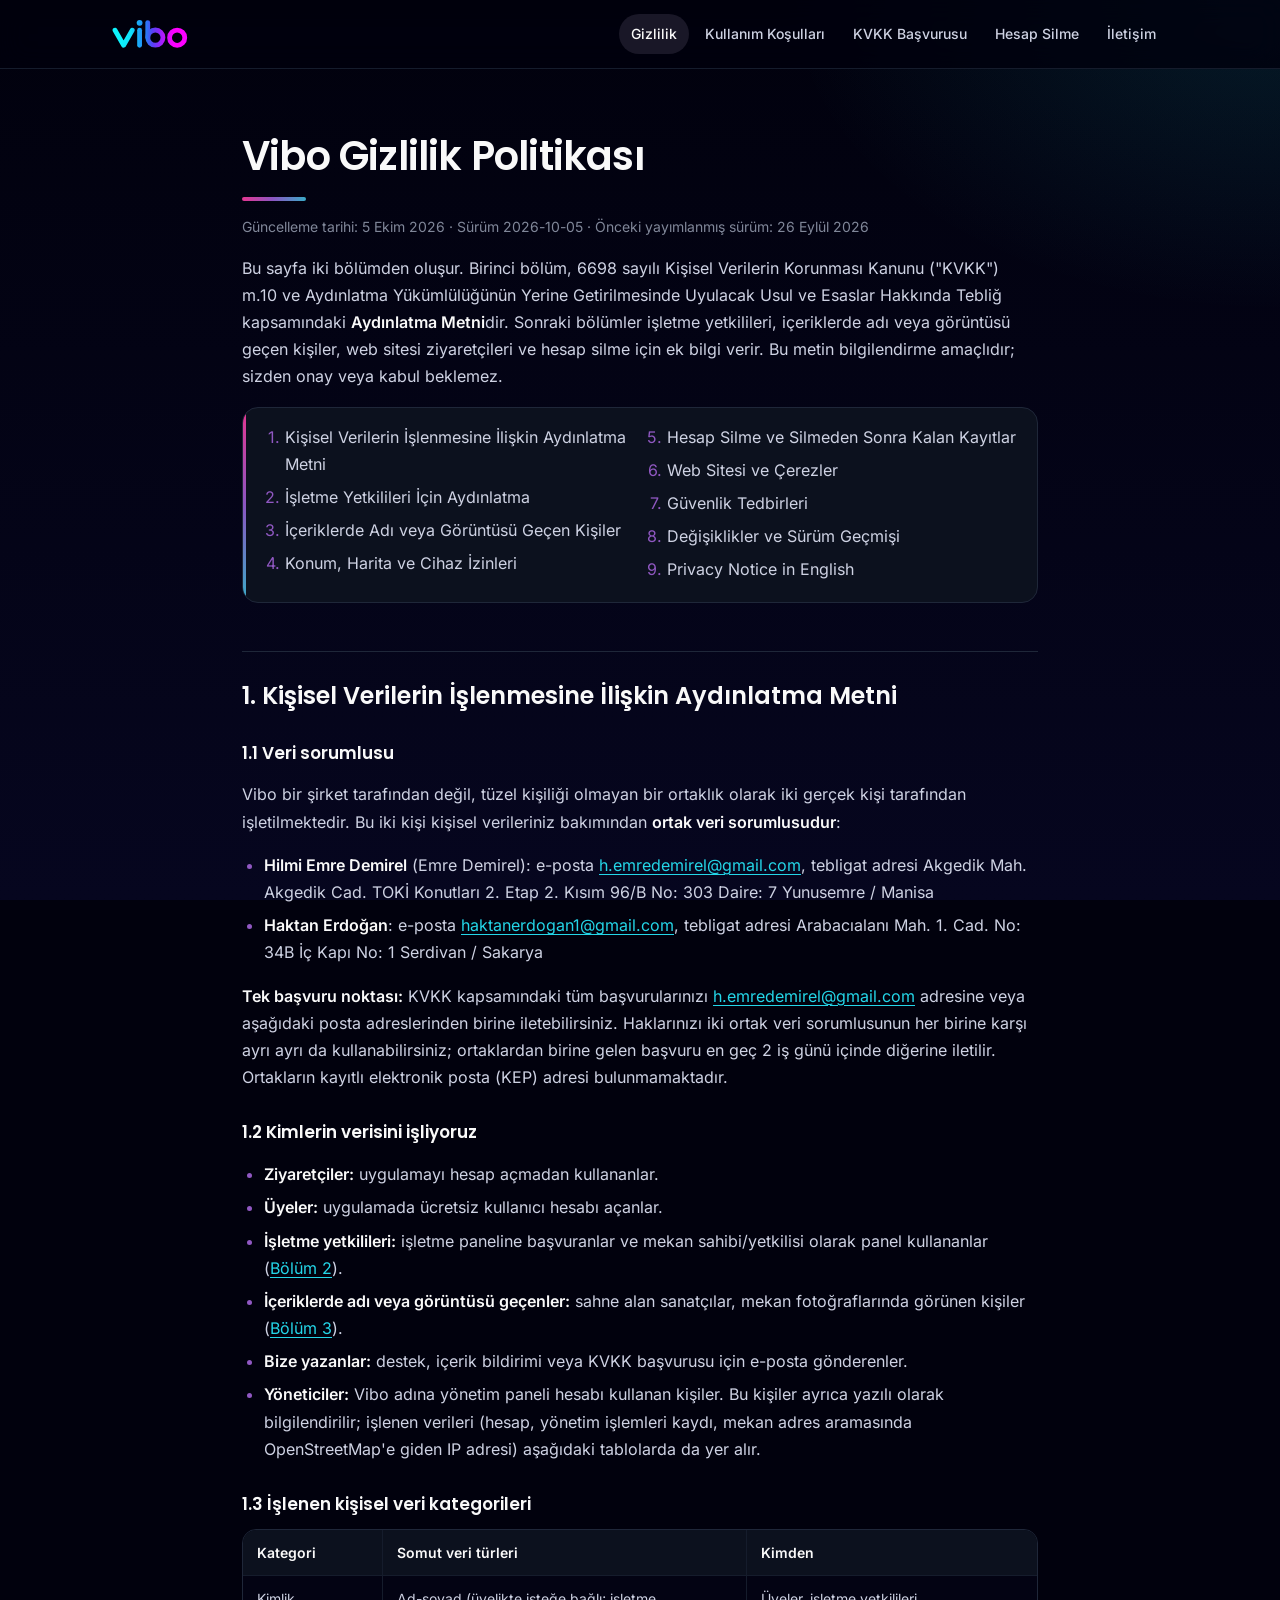
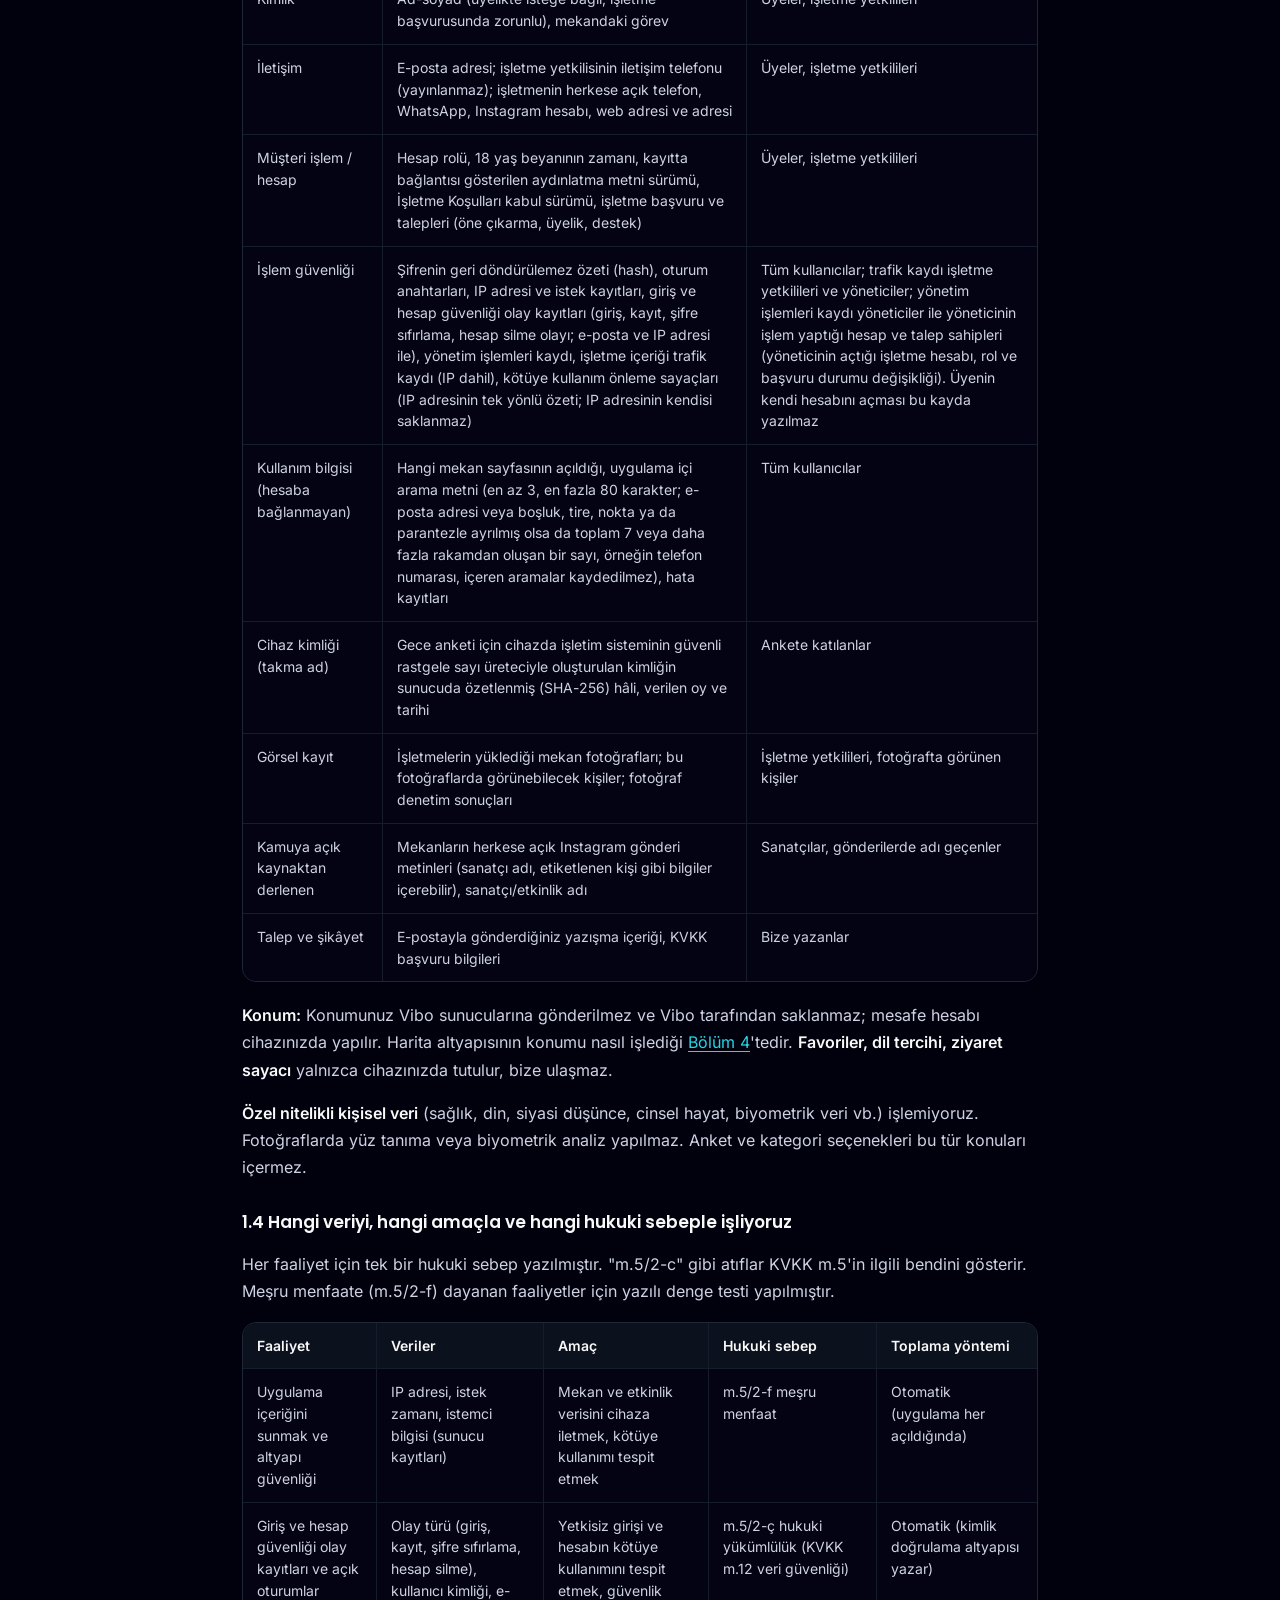
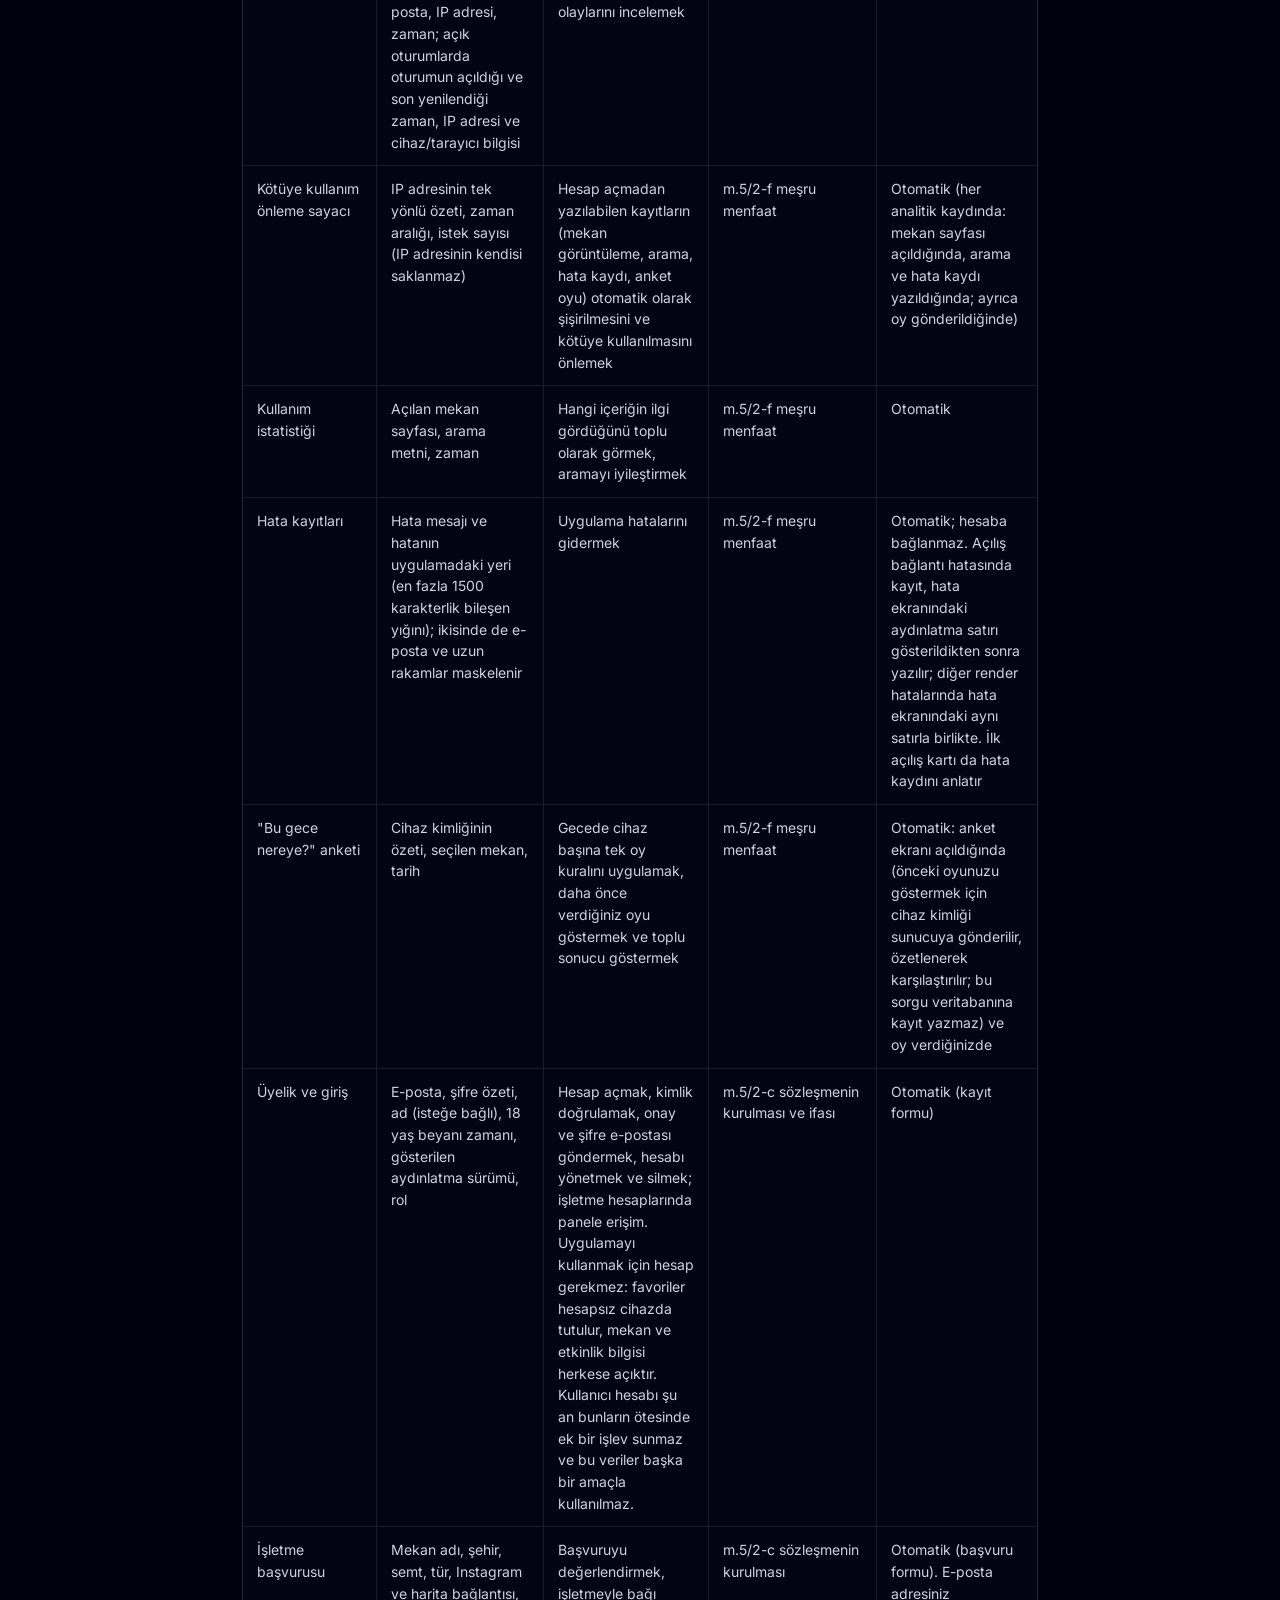
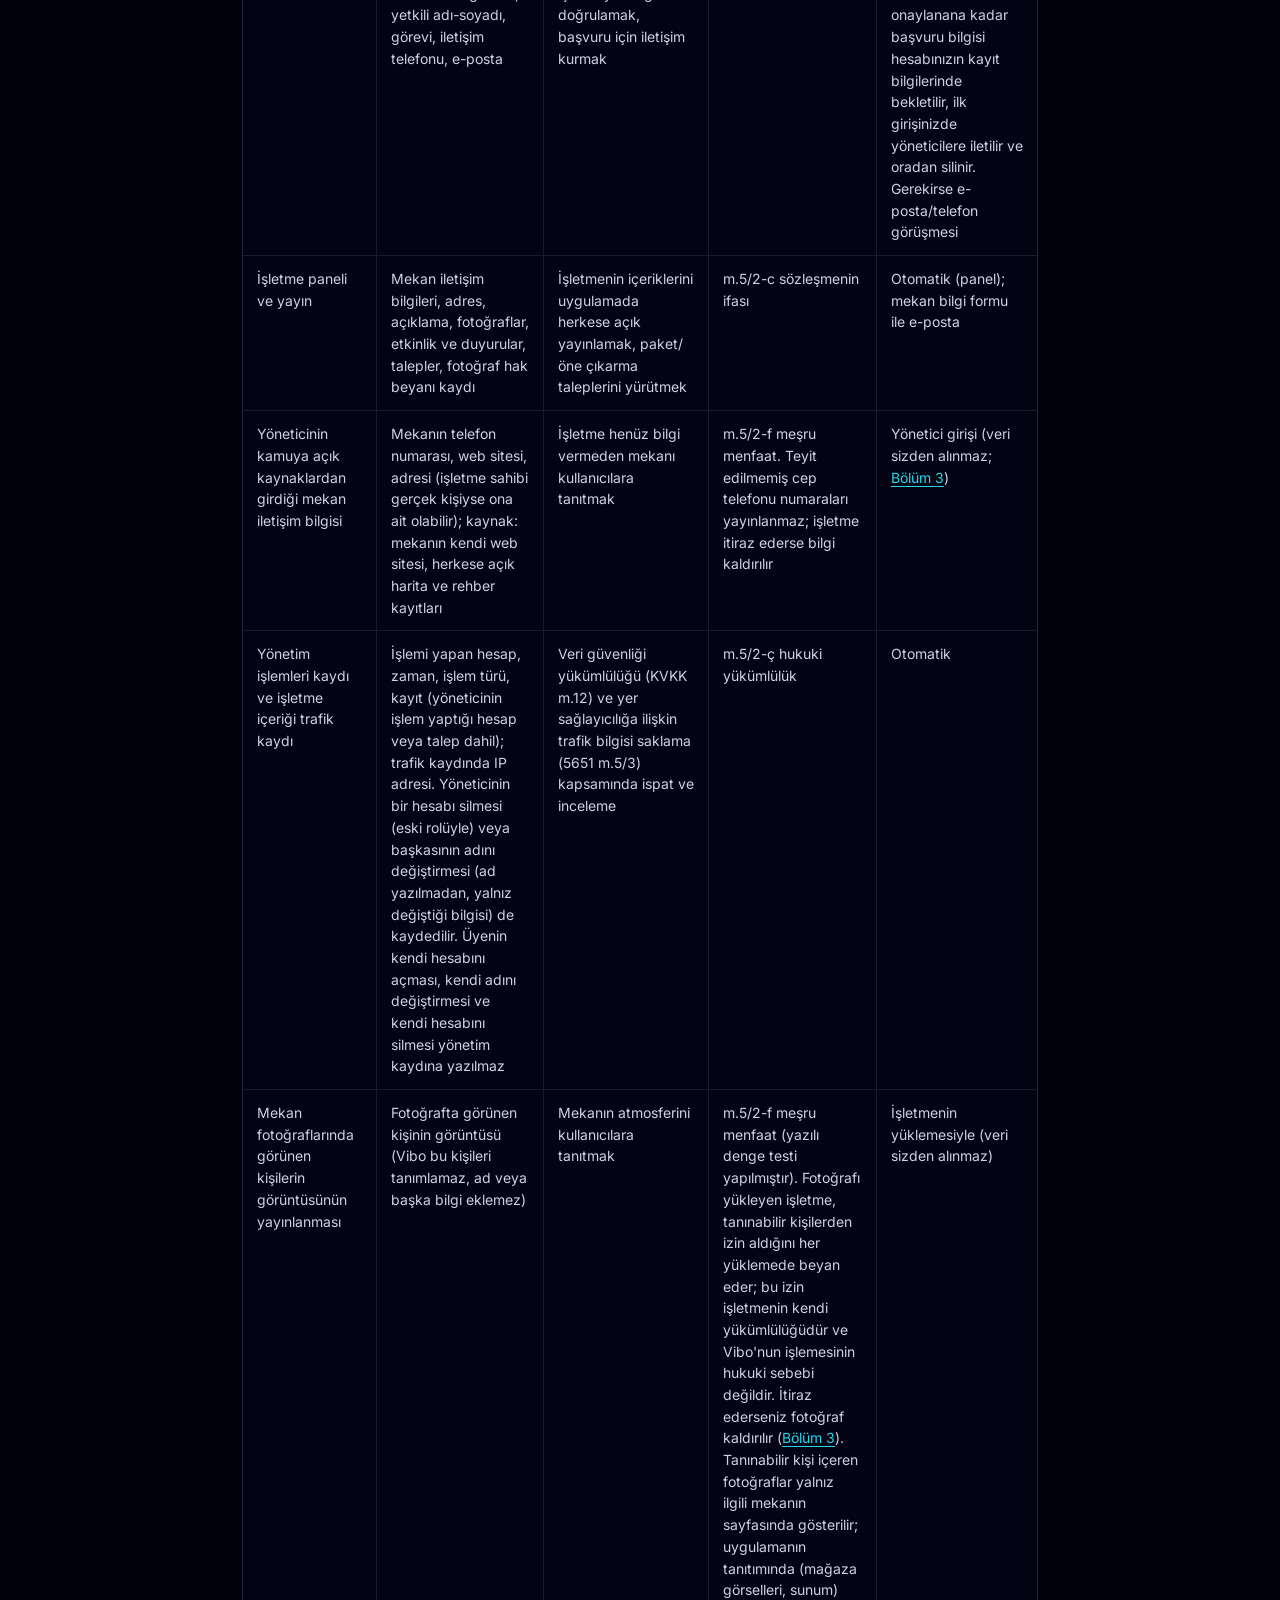
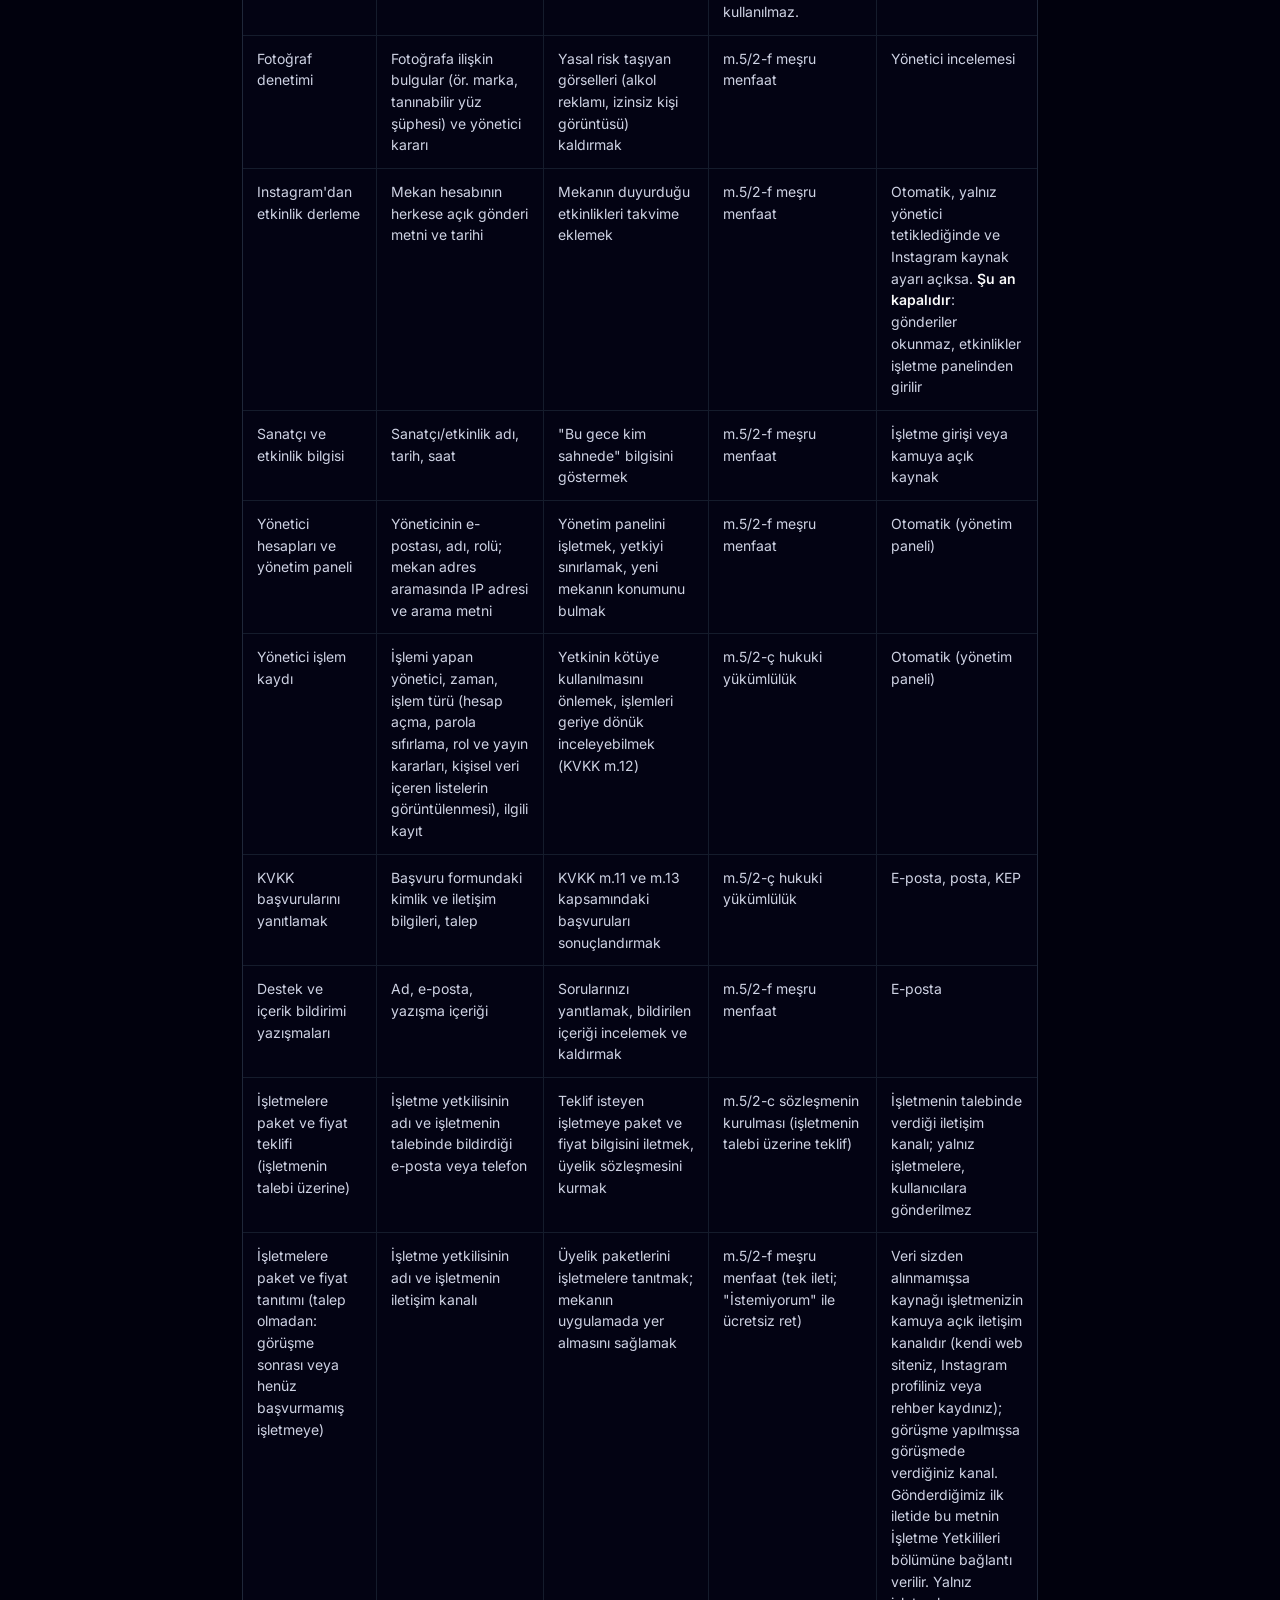
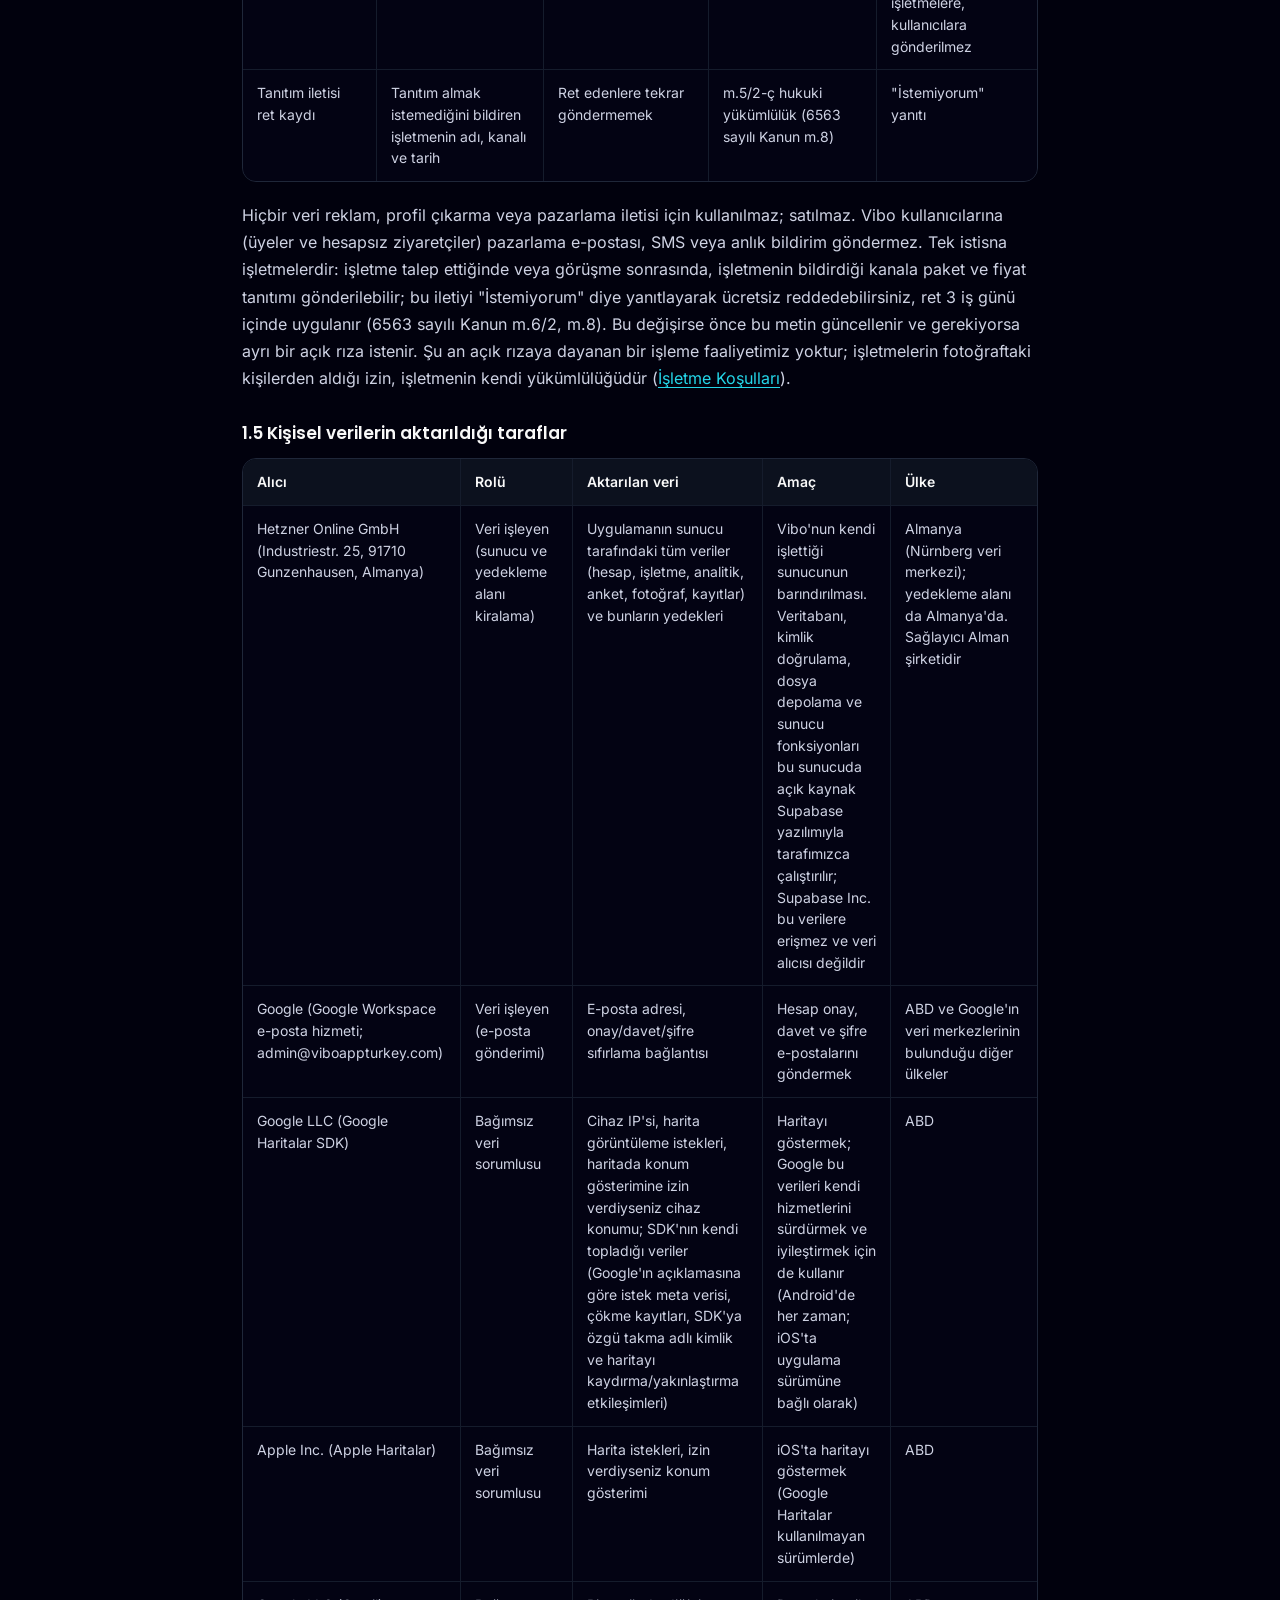
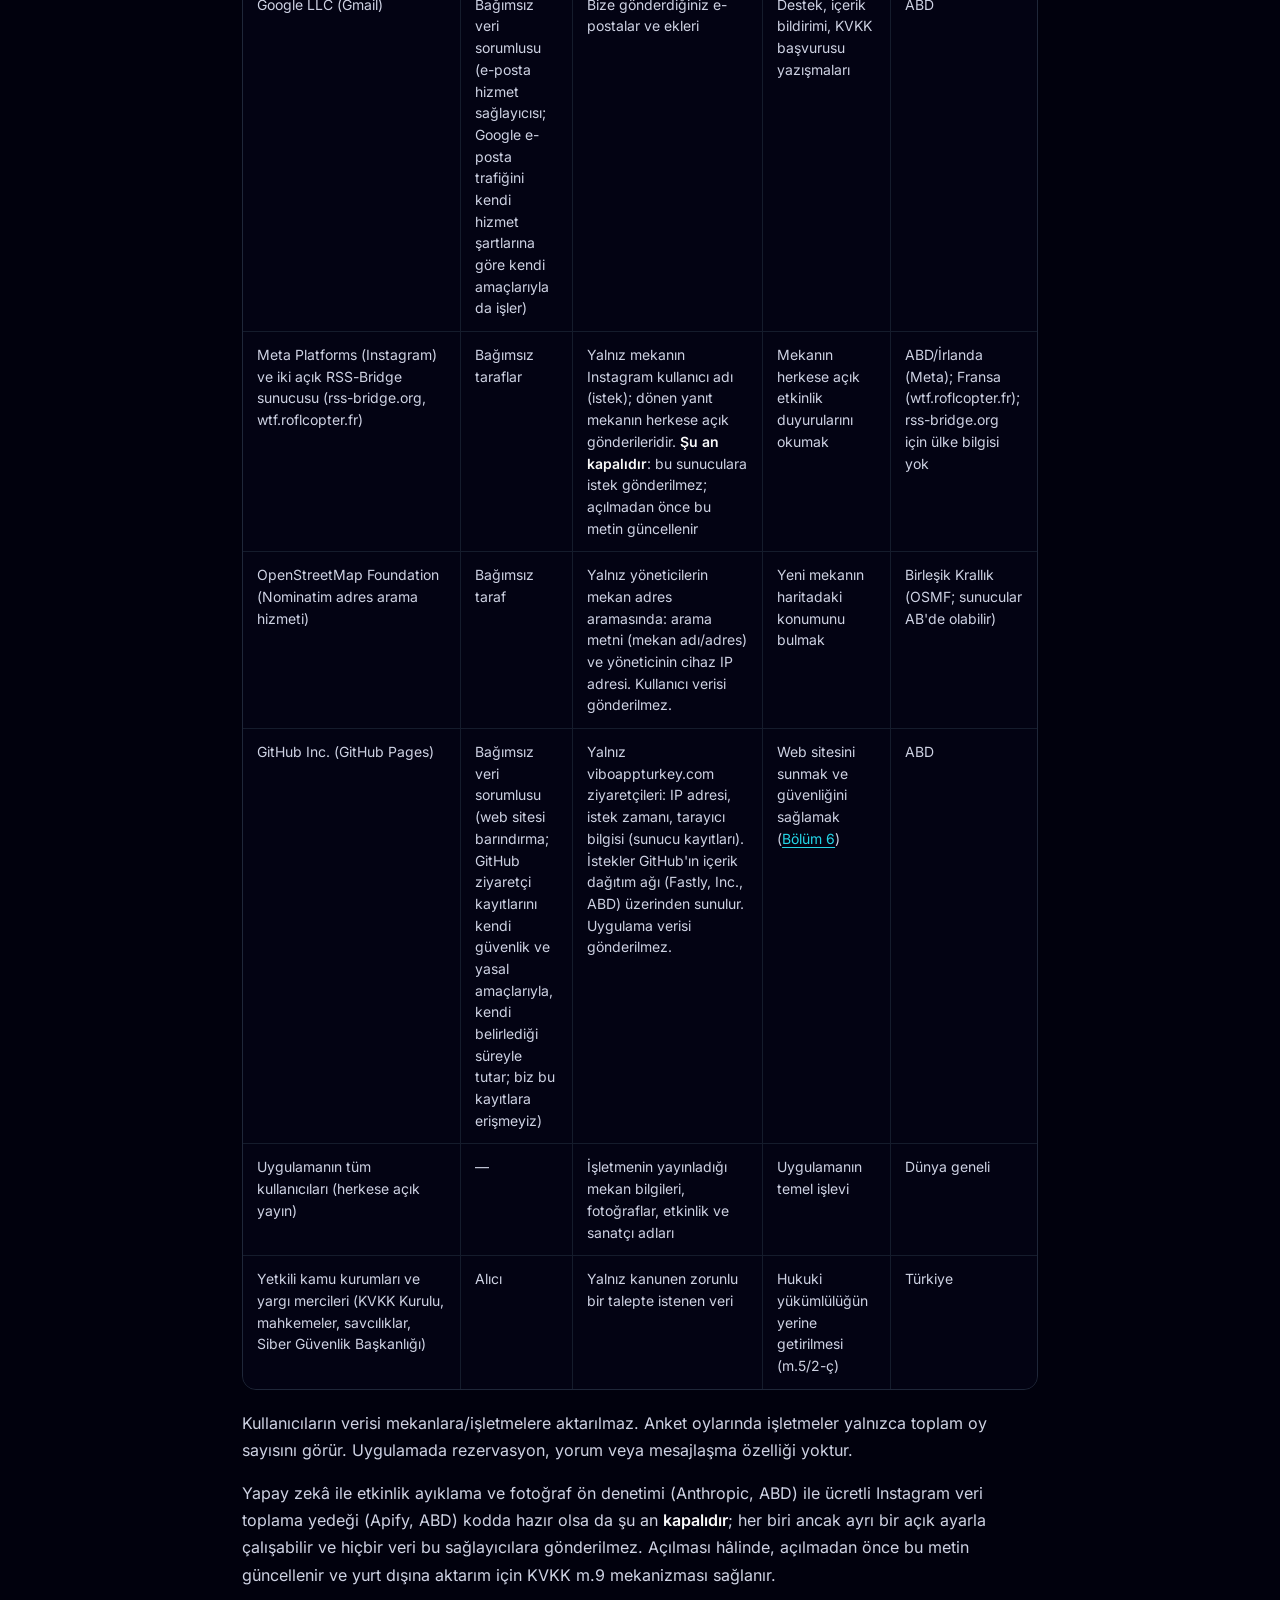
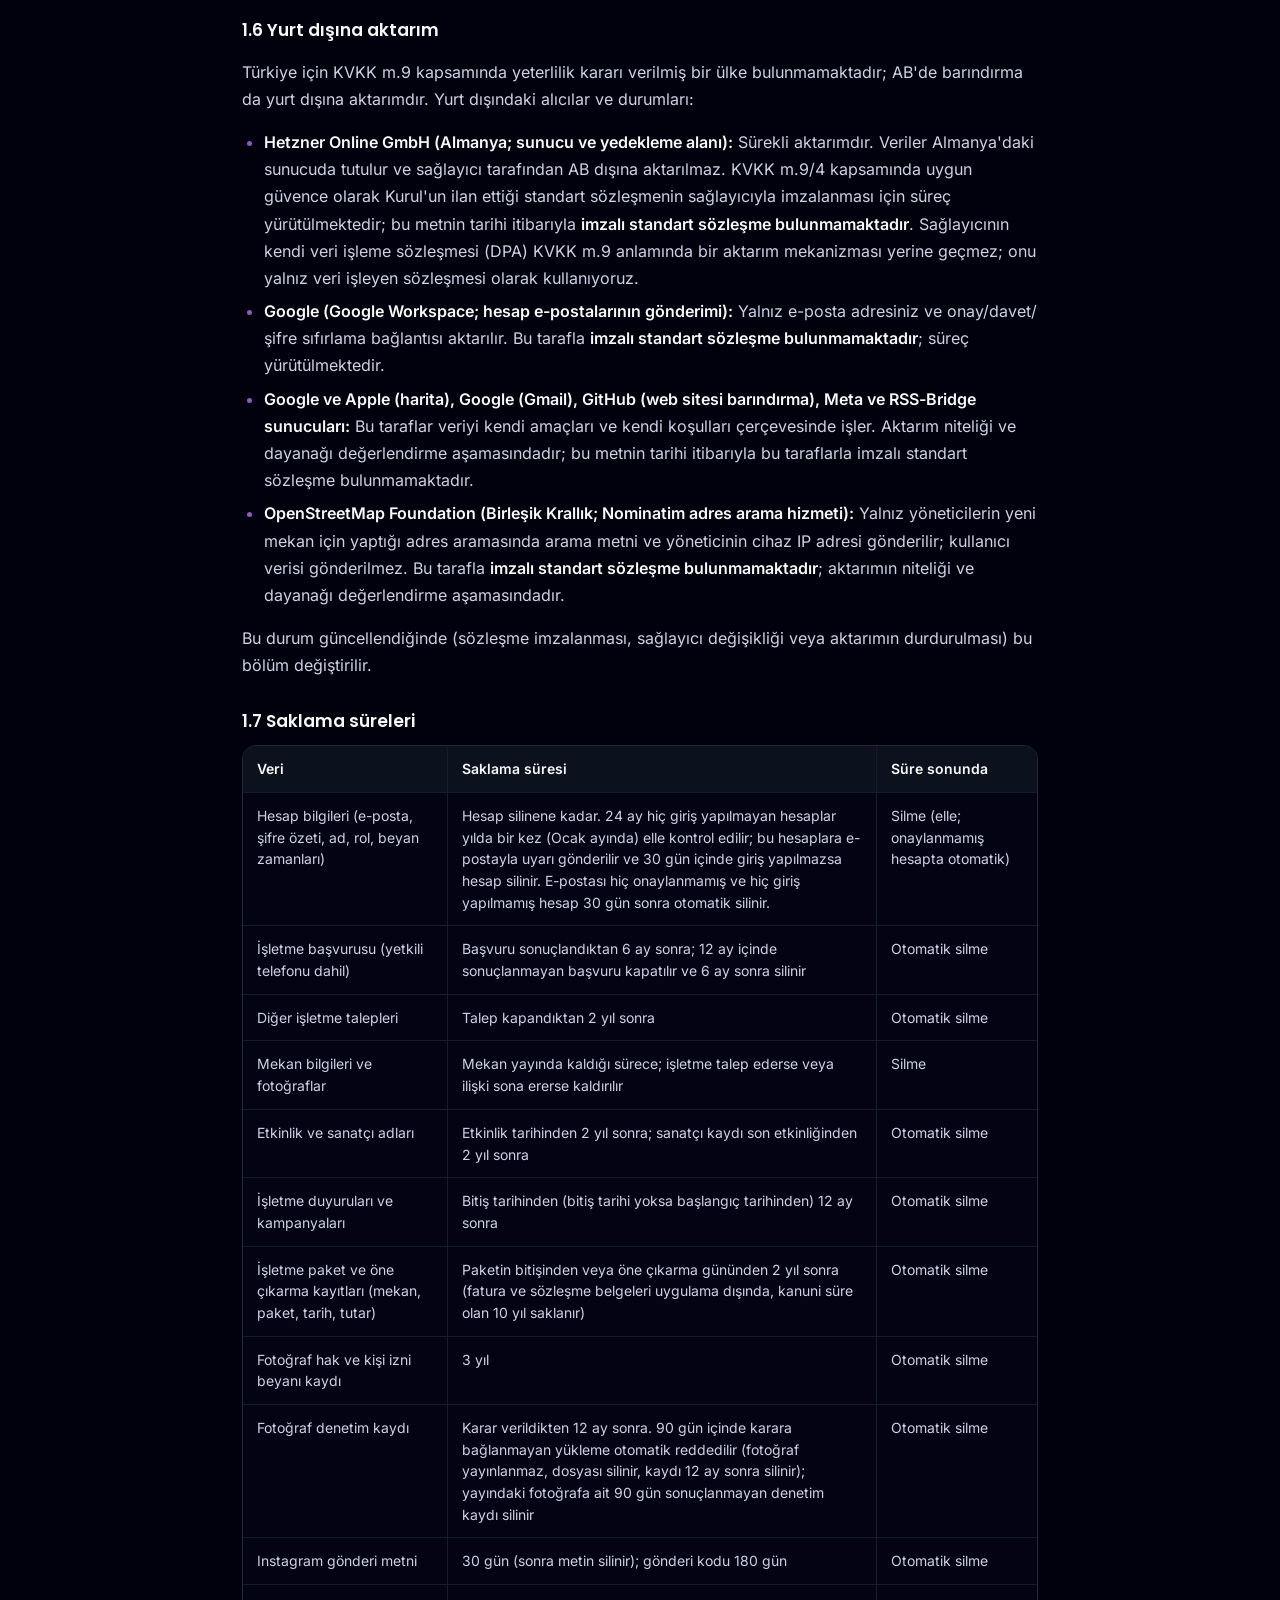
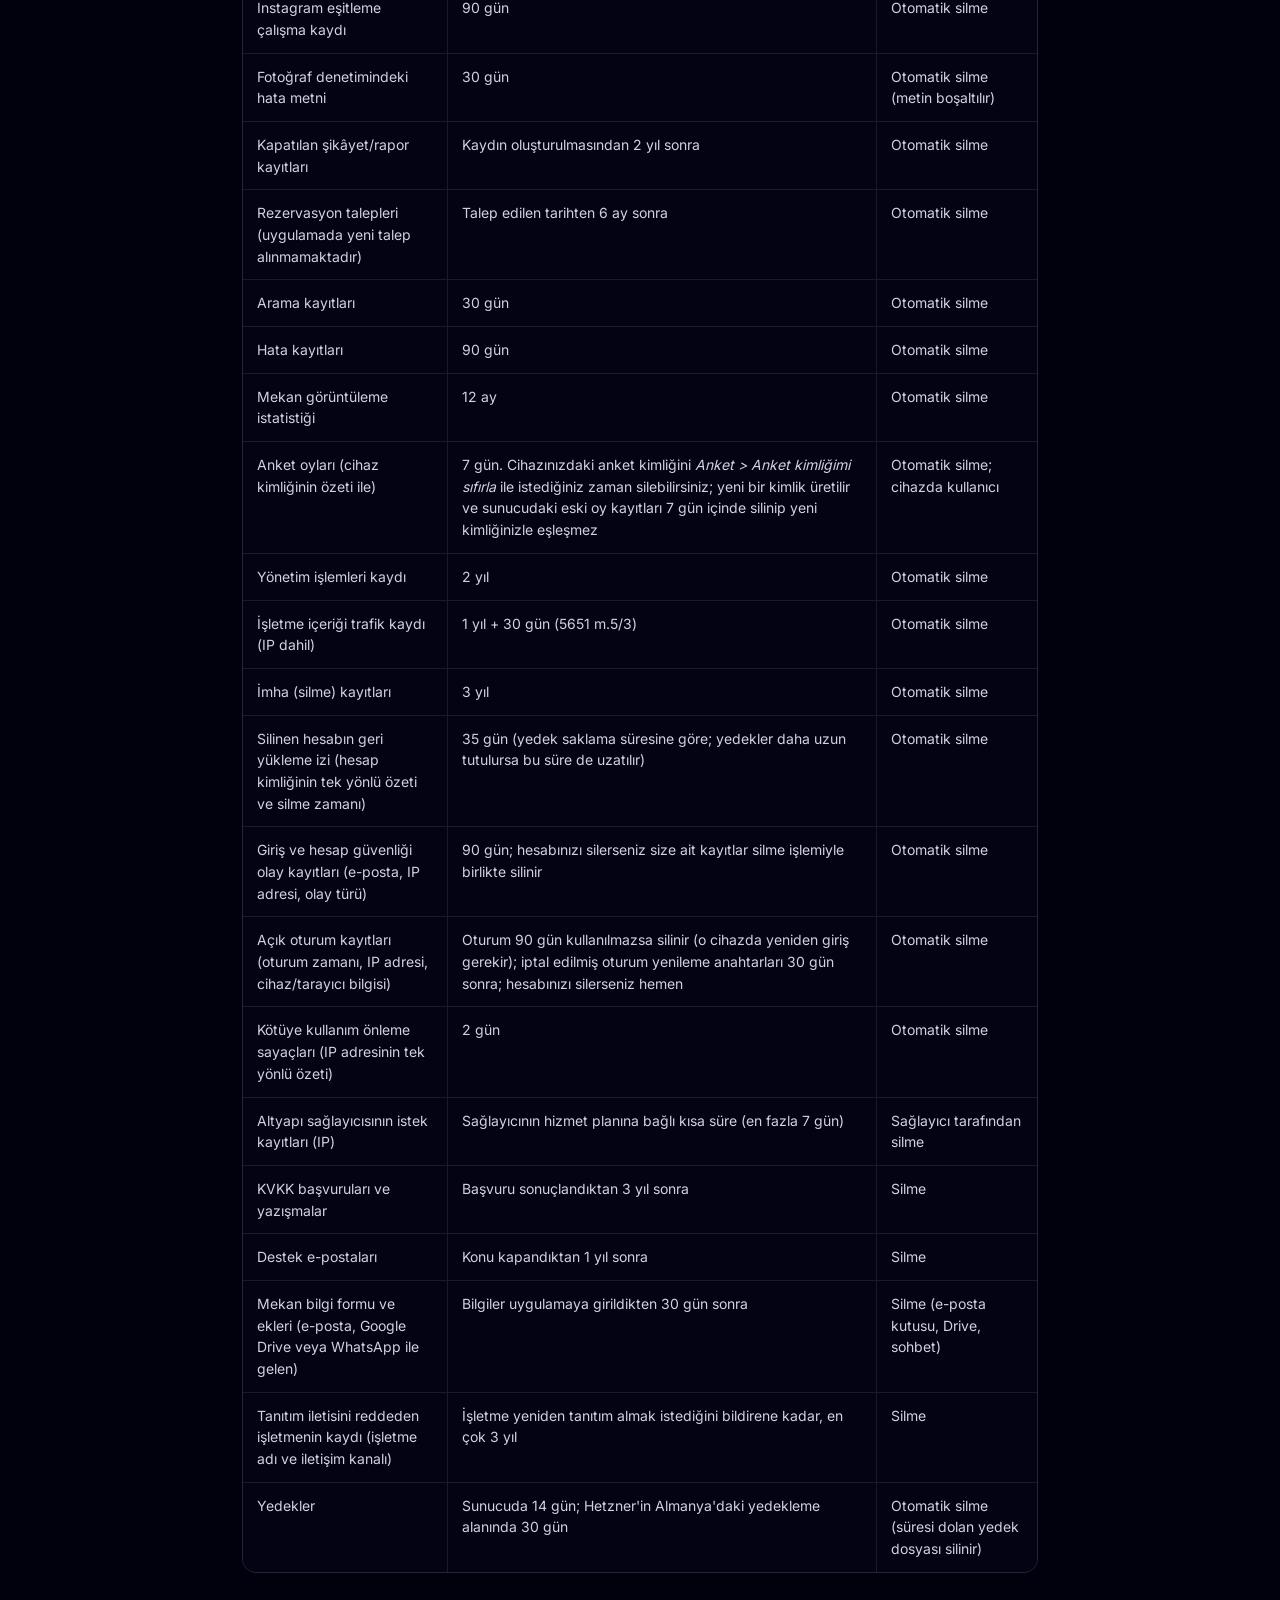
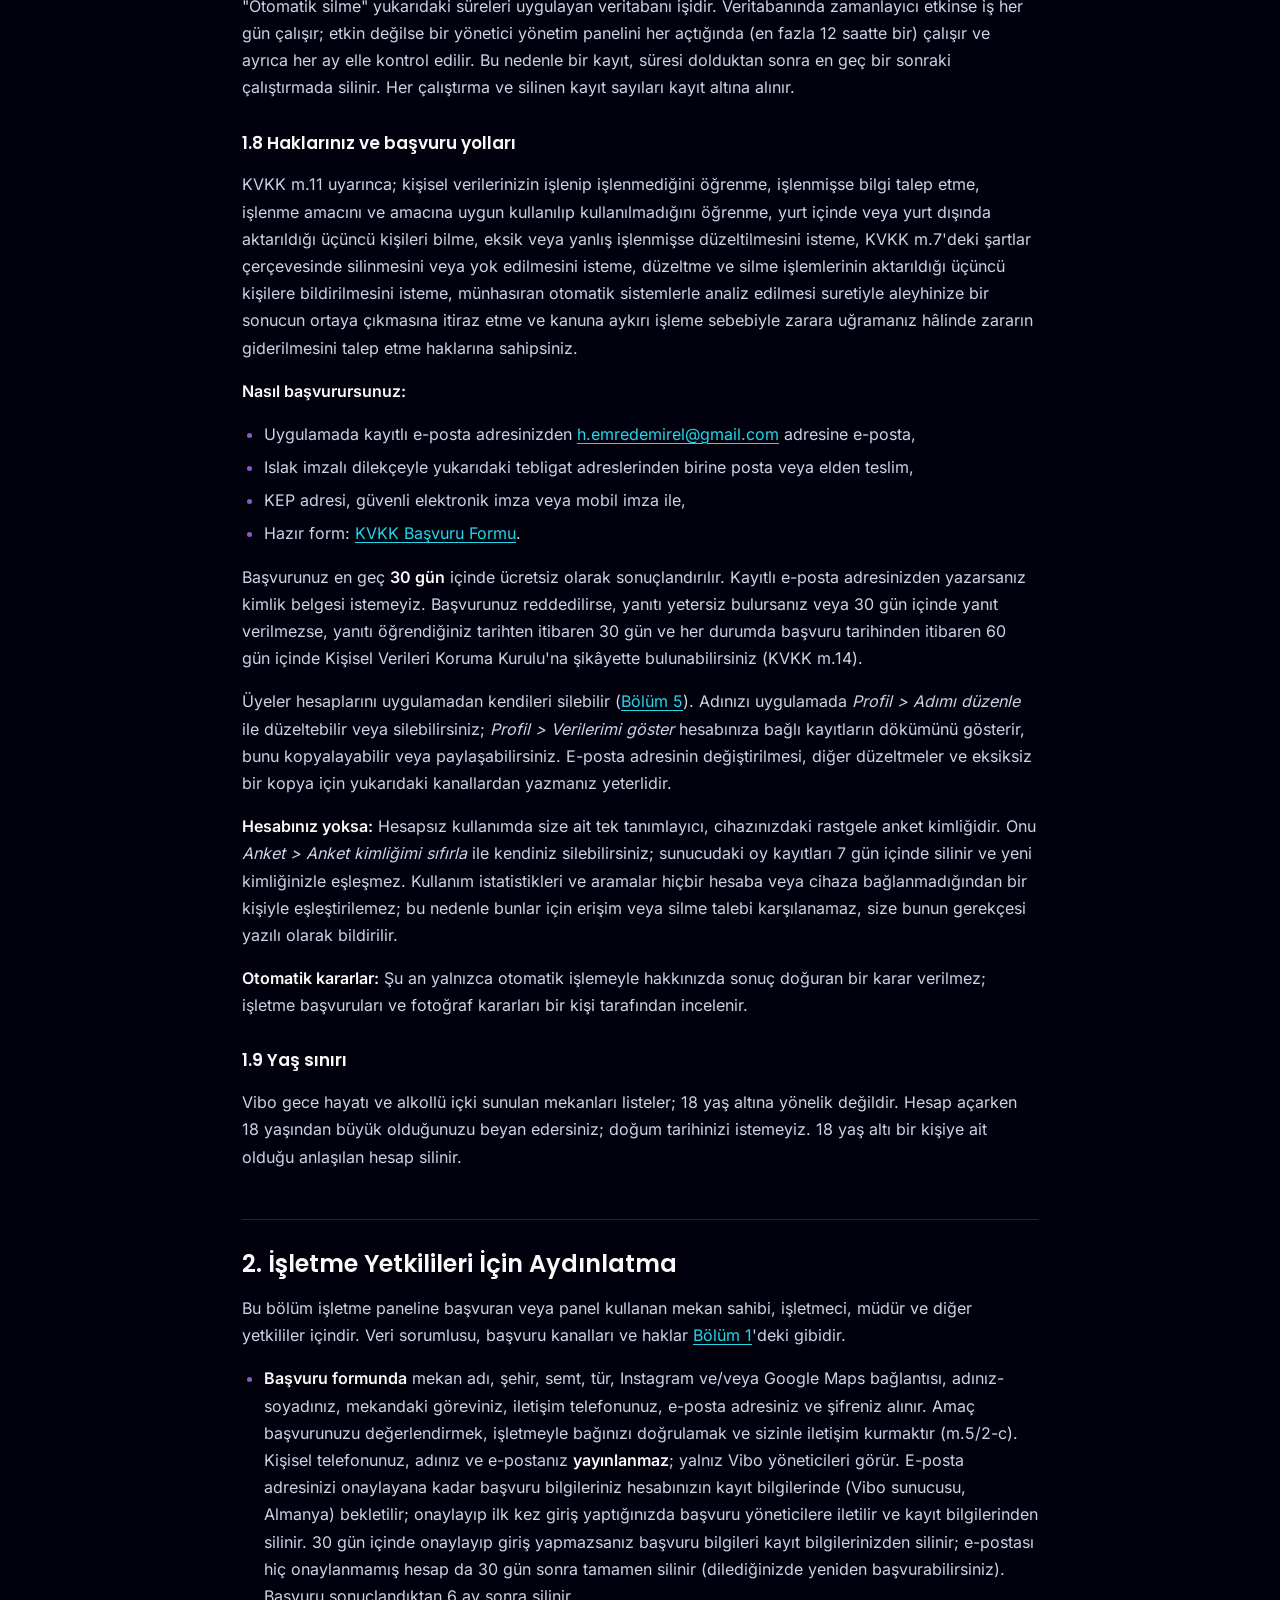
==== commit 8c3ae5ac: "Site yeniden tasarlandı: ortak tasarım, yeni ana sayfa ve iletişim sayfası" ====
--- a/gizlilik-politikasi.html
+++ b/gizlilik-politikasi.html
@@ -3,40 +3,21 @@
 <head>
 <meta charset="utf-8">
 <meta name="viewport" content="width=device-width, initial-scale=1">
+<meta name="theme-color" content="#01010d">
 <title>Vibo — Gizlilik Politikası ve Aydınlatma Metni</title>
-<style>
-  :root {
-    color-scheme: light dark;
-    --bg: #fbfbfd; --text: #1c1f2a; --muted: #6a7080; --link: #0e8a7d;
-    --line: #dfe2ea; --soft: #f1f3f7; --head: #1c1f2a;
-  }
-  @media (prefers-color-scheme: dark) {
-    :root { --bg: #0b0e17; --text: #e8ebf4; --muted: #8a93ab; --link: #4dd8c9;
-            --line: #252b3b; --soft: #141927; --head: #ffffff; }
-  }
-  body {
-    margin: 0; padding: 40px 16px 96px; background: var(--bg); color: var(--text);
-    font-family: -apple-system, "Segoe UI", Roboto, "Helvetica Neue", Arial, sans-serif;
-    line-height: 1.6;
-  }
-  main { max-width: 820px; margin: 0 auto; }
-  h1 { font-size: 26px; margin: 0 0 4px; color: var(--head); }
-  h2 { font-size: 20px; margin: 40px 0 8px; color: var(--head); border-top: 1px solid var(--line); padding-top: 24px; }
-  h3 { font-size: 16px; margin: 24px 0 6px; color: var(--head); }
-  .muted { color: var(--muted); font-size: 14px; }
-  a { color: var(--link); }
-  ul { padding-left: 22px; }
-  .box { background: var(--soft); border: 1px solid var(--line); border-radius: 10px; padding: 12px 16px; }
-  .table-wrap { overflow-x: auto; -webkit-overflow-scrolling: touch; margin: 8px 0 16px; }
-  table { border-collapse: collapse; width: 100%; font-size: 14px; min-width: 640px; }
-  th, td { border: 1px solid var(--line); padding: 8px; text-align: left; vertical-align: top; }
-  th { background: var(--soft); }
-  code { font-size: 13px; }
-  nav ol { padding-left: 20px; }
-</style>
+<meta name="description" content="Vibo'nun kişisel verileri nasıl işlediğini anlatan gizlilik politikası ve KVKK aydınlatma metni.">
+<link rel="icon" type="image/png" href="assets/icon-48.png">
+<link rel="apple-touch-icon" href="assets/icon-180.png">
+<link rel="stylesheet" href="assets/site.css">
 </head>
 <body>
-<main>
+<header class="site-header">
+  <div class="bar">
+    <a class="logo" href="index.html" aria-label="Vibo ana sayfa"><img src="assets/logo.svg" alt="Vibo" width="76" height="30"></a>
+    <nav class="site-nav" aria-label="Site"><a href="gizlilik-politikasi.html" aria-current="page">Gizlilik</a><a href="kullanim-kosullari.html">Kullanım Koşulları</a><a href="kvkk-basvuru.html">KVKK Başvurusu</a><a href="hesap-silme.html">Hesap Silme</a><a href="iletisim.html">İletişim</a></nav>
+  </div>
+</header>
+<main class="doc">
   <h1>Vibo Gizlilik Politikası</h1>
   <p class="muted">Güncelleme tarihi: 5 Ekim 2026 · Sürüm 2026-10-05 · Önceki yayımlanmış sürüm: 26 Eylül 2026</p>
 
@@ -618,5 +599,31 @@
   <strong>18 and over</strong>; an account found to belong to a person under 18 is deleted.</p>
   </div>
 </main>
+<footer class="site-footer">
+  <div class="inner">
+    <div>
+      <a class="logo" href="index.html" aria-label="Vibo ana sayfa"><img src="assets/logo.svg" alt="Vibo" width="66" height="26"></a>
+      <p>Bulunduğun şehirde bu gece hangi mekanda ne var? Canlı müzik, DJ, etkinlik ve fırsatlar tek ekranda.</p>
+    </div>
+    <div>
+      <h4>Yasal</h4>
+      <ul>
+        <li><a href="gizlilik-politikasi.html">Gizlilik Politikası ve Aydınlatma Metni</a></li>
+        <li><a href="kullanim-kosullari.html">Kullanım Koşulları</a></li>
+        <li><a href="kvkk-basvuru.html">KVKK Başvurusu</a></li>
+        <li><a href="hesap-silme.html">Hesap Silme</a></li>
+      </ul>
+    </div>
+    <div>
+      <h4>İletişim</h4>
+      <ul>
+        <li><a href="mailto:h.emredemirel@gmail.com">h.emredemirel@gmail.com</a></li>
+        <li><a href="iletisim.html">İletişim ve tanıtıcı bilgiler</a></li>
+        <li><a href="iletisim.html#isletme">Mekan sahipleri için</a></li>
+      </ul>
+    </div>
+  </div>
+  <div class="legal">© 2026 Vibo · Bodrum</div>
+</footer>
 </body>
 </html>
--- a/assets/site.css
+++ b/assets/site.css
@@ -0,0 +1,263 @@
+/* Vibo web sitesi ortak stili. Renk ve tipografi uygulamadaki tasarım sistemiyle aynıdır
+   (vibo-react-native/src/theme/tokens.js). Tüm kaynaklar bu siteden sunulur; üçüncü taraf istek yoktur. */
+
+@font-face { font-family: "Poppins"; font-weight: 500; font-display: swap; src: url("fonts/poppins-500.woff2") format("woff2"); }
+@font-face { font-family: "Poppins"; font-weight: 600; font-display: swap; src: url("fonts/poppins-600.woff2") format("woff2"); }
+@font-face { font-family: "Inter"; font-weight: 400; font-display: swap; src: url("fonts/inter-400.woff2") format("woff2"); }
+@font-face { font-family: "Inter"; font-weight: 500; font-display: swap; src: url("fonts/inter-500.woff2") format("woff2"); }
+@font-face { font-family: "Inter"; font-weight: 600; font-display: swap; src: url("fonts/inter-600.woff2") format("woff2"); }
+
+:root {
+  color-scheme: dark;
+  --bg: #01010d;
+  --bg-end: #06061f;
+  --surface: #0c111e;
+  --surface-deep: #060518;
+  --elevated: #191727;
+  --line: #1f2739;
+  --line-soft: #151c2c;
+  --text: #f9f9f9;
+  --body: #ced2e3;
+  --muted: #808799;
+  --cyan: #24d6e8;
+  --pink: #fd5595;
+  --purple: #9058c2;
+  --danger: #ff5c7a;
+  --success: #10b981;
+  --brand: linear-gradient(90deg, #e53691 0%, #8b56c2 48%, #3aabc8 100%);
+  --display: "Poppins", -apple-system, "Segoe UI", Roboto, "Helvetica Neue", Arial, sans-serif;
+  --sans: "Inter", -apple-system, "Segoe UI", Roboto, "Helvetica Neue", Arial, sans-serif;
+  --gutter: clamp(16px, 4vw, 32px);
+}
+
+* { box-sizing: border-box; }
+[hidden] { display: none !important; }
+
+html { -webkit-text-size-adjust: 100%; scroll-behavior: smooth; scroll-padding-top: 88px; }
+body {
+  margin: 0;
+  min-height: 100vh;
+  display: flex;
+  flex-direction: column;
+  background:
+    radial-gradient(900px 520px at 8% -8%, rgba(229, 54, 145, 0.16), transparent 62%),
+    radial-gradient(820px 520px at 100% 0%, rgba(36, 214, 232, 0.12), transparent 60%),
+    linear-gradient(180deg, var(--bg) 0%, var(--bg-end) 100%) fixed;
+  background-color: var(--bg);
+  color: var(--body);
+  font-family: var(--sans);
+  font-size: 16px;
+  line-height: 1.7;
+  -webkit-font-smoothing: antialiased;
+}
+
+a { color: var(--cyan); text-decoration-thickness: 1px; text-underline-offset: 3px; }
+a:hover { color: #7be9f4; }
+:focus-visible { outline: 2px solid var(--cyan); outline-offset: 3px; border-radius: 6px; }
+strong { color: var(--text); font-weight: 600; }
+code { font-size: 0.88em; background: var(--surface); border: 1px solid var(--line); border-radius: 6px; padding: 1px 6px; }
+
+/* ---------- Üst çubuk ---------- */
+.site-header {
+  position: sticky; top: 0; z-index: 10;
+  background: rgba(1, 1, 13, 0.78);
+  -webkit-backdrop-filter: blur(14px); backdrop-filter: blur(14px);
+  border-bottom: 1px solid var(--line-soft);
+}
+.site-header .bar {
+  max-width: 1120px; margin: 0 auto; padding: 14px var(--gutter);
+  display: flex; align-items: center; justify-content: space-between; gap: 16px;
+}
+.logo { display: inline-flex; align-items: center; }
+.logo img { display: block; height: 30px; width: auto; }
+.site-nav { display: flex; align-items: center; gap: 4px; overflow-x: auto; scrollbar-width: none; }
+.site-nav::-webkit-scrollbar { display: none; }
+.site-nav a {
+  color: var(--body); text-decoration: none; font-size: 14px; font-weight: 500;
+  padding: 8px 12px; border-radius: 999px; white-space: nowrap;
+}
+.site-nav a:hover { color: var(--text); background: rgba(255, 255, 255, 0.06); }
+.site-nav a[aria-current="page"] { color: var(--text); background: var(--elevated); }
+
+/* ---------- Butonlar ve etiketler ---------- */
+.btn {
+  display: inline-flex; align-items: center; justify-content: center; gap: 8px;
+  font: 600 15px/1 var(--sans); color: #fff; text-decoration: none;
+  padding: 14px 22px; border-radius: 14px; border: 0; cursor: pointer;
+  background: var(--brand);
+}
+.btn:hover { color: #fff; filter: brightness(1.08); }
+.btn.ghost { background: transparent; color: var(--text); border: 1px solid var(--line); }
+.btn.ghost:hover { border-color: var(--cyan); }
+.chip {
+  display: inline-flex; align-items: center; gap: 8px;
+  font-size: 13px; font-weight: 500; color: var(--body);
+  padding: 6px 14px; border-radius: 999px;
+  background: rgba(36, 214, 232, 0.08); border: 1px solid rgba(36, 214, 232, 0.3);
+}
+.chip::before { content: ""; width: 7px; height: 7px; border-radius: 50%; background: var(--cyan); box-shadow: 0 0 10px var(--cyan); }
+.grad {
+  background: var(--brand); -webkit-background-clip: text; background-clip: text;
+  -webkit-text-fill-color: transparent; color: transparent;
+}
+
+/* ---------- Ana sayfa ---------- */
+.wrap { width: 100%; max-width: 1120px; margin: 0 auto; padding: 0 var(--gutter); }
+.hero { display: grid; grid-template-columns: 1.05fr 0.95fr; align-items: center; gap: 40px; padding: clamp(40px, 8vw, 96px) 0 clamp(40px, 6vw, 72px); }
+.hero h1 {
+  font-family: var(--display); font-weight: 600; color: var(--text);
+  font-size: clamp(34px, 5.4vw, 60px); line-height: 1.08; letter-spacing: -0.02em; margin: 20px 0 18px;
+}
+.hero .lead { font-size: clamp(16px, 1.6vw, 19px); max-width: 34em; margin: 0 0 28px; }
+.hero-art img { display: block; width: 100%; height: auto; filter: drop-shadow(0 0 60px rgba(229, 54, 145, 0.25)); }
+.stores { display: flex; flex-wrap: wrap; gap: 12px; }
+.store {
+  display: inline-flex; flex-direction: column; justify-content: center; min-width: 168px;
+  padding: 10px 18px; border-radius: 14px; background: var(--surface-deep); border: 1px solid var(--line);
+}
+.store small { font-size: 11px; color: var(--muted); letter-spacing: 0.04em; text-transform: uppercase; }
+.store span { font: 600 16px/1.4 var(--display); color: var(--text); }
+.note { font-size: 13px; color: var(--muted); margin: 14px 0 0; }
+
+.section { padding: clamp(36px, 6vw, 72px) 0; }
+.section > h2 {
+  font-family: var(--display); font-weight: 600; color: var(--text);
+  font-size: clamp(24px, 3vw, 34px); line-height: 1.2; letter-spacing: -0.01em; margin: 0 0 10px;
+}
+.section > .sub { margin: 0 0 32px; max-width: 40em; }
+.cards { display: grid; grid-template-columns: repeat(3, 1fr); gap: 16px; }
+.card {
+  background: linear-gradient(180deg, rgba(12, 17, 30, 0.9), rgba(6, 5, 24, 0.9));
+  border: 1px solid var(--line); border-radius: 18px; padding: 22px;
+}
+.card .ico {
+  width: 42px; height: 42px; border-radius: 12px; display: grid; place-items: center; margin-bottom: 14px;
+  background: rgba(144, 88, 194, 0.14); border: 1px solid rgba(157, 123, 255, 0.35); color: var(--cyan);
+}
+.card .ico svg { width: 22px; height: 22px; }
+.card h3 { font: 600 17px/1.3 var(--display); color: var(--text); margin: 0 0 6px; }
+.card p { margin: 0; font-size: 15px; line-height: 1.6; }
+
+.band {
+  display: grid; grid-template-columns: 1fr auto; align-items: center; gap: 24px;
+  padding: clamp(24px, 4vw, 40px); border-radius: 24px;
+  background: linear-gradient(120deg, #1c1b4a 0%, #20124c 45%, #095688 130%);
+  border: 1px solid rgba(157, 123, 255, 0.35);
+}
+.band h2 { font: 600 clamp(22px, 2.6vw, 30px)/1.2 var(--display); color: var(--text); margin: 0 0 8px; }
+.band p { margin: 0; max-width: 36em; }
+
+/* ---------- Belge sayfaları ---------- */
+.doc { width: 100%; max-width: 860px; margin: 0 auto; padding: clamp(32px, 6vw, 64px) var(--gutter) 72px; flex: 1; }
+.doc h1 {
+  font-family: var(--display); font-weight: 600; color: var(--text);
+  font-size: clamp(28px, 4.2vw, 40px); line-height: 1.15; letter-spacing: -0.02em; margin: 0 0 10px;
+}
+.doc h1::after { content: ""; display: block; width: 64px; height: 4px; border-radius: 4px; background: var(--brand); margin-top: 18px; }
+.doc h2 {
+  font: 600 clamp(20px, 2.4vw, 24px)/1.3 var(--display); color: var(--text);
+  margin: 48px 0 12px; padding-top: 28px; border-top: 1px solid var(--line);
+}
+.doc h3 { font: 600 17px/1.4 var(--display); color: var(--text); margin: 30px 0 8px; }
+.doc p, .doc li { overflow-wrap: break-word; }
+.doc ul, .doc ol { padding-left: 22px; }
+.doc li { margin: 6px 0; }
+.doc li::marker { color: var(--purple); }
+.muted { color: var(--muted); font-size: 14px; }
+.box {
+  background: var(--surface); border: 1px solid var(--line); border-radius: 16px; padding: 16px 20px;
+  position: relative; overflow: hidden;
+}
+.box::before { content: ""; position: absolute; left: 0; top: 0; bottom: 0; width: 3px; background: linear-gradient(180deg, #e53691, #8b56c2, #3aabc8); }
+nav.box strong { font-family: var(--display); }
+nav.box ol { margin: 0; columns: 2; column-gap: 32px; }
+nav.box li { break-inside: avoid; margin: 0 0 6px; }
+nav.box a { text-decoration: none; color: var(--body); }
+nav.box a:hover { color: var(--cyan); }
+pre {
+  background: var(--surface-deep); border: 1px solid var(--line); border-radius: 14px; padding: 16px;
+  font-size: 13.5px; line-height: 1.6; white-space: pre-wrap; overflow-wrap: break-word; color: var(--body);
+}
+.table-wrap { overflow-x: auto; -webkit-overflow-scrolling: touch; margin: 12px 0 20px; border: 1px solid var(--line); border-radius: 14px; }
+table { border-collapse: collapse; width: 100%; min-width: 640px; font-size: 14px; line-height: 1.55; }
+th, td { padding: 12px 14px; text-align: left; vertical-align: top; border-bottom: 1px solid var(--line-soft); border-right: 1px solid var(--line-soft); }
+tr:last-child > * { border-bottom: 0; }
+tr > *:last-child { border-right: 0; }
+th { background: var(--surface); color: var(--text); font-weight: 600; }
+td { background: rgba(6, 5, 24, 0.6); }
+
+/* ---------- İletişim sayfası ---------- */
+.contact-grid { display: grid; grid-template-columns: repeat(2, 1fr); gap: 16px; margin: 28px 0 8px; }
+.doc .card h3 { font-size: 16px; margin: 0 0 6px; }
+.contact-grid .card a { font-weight: 500; }
+.legal-info { font-size: 14px; line-height: 1.7; color: var(--muted); }
+.legal-info dl { margin: 0; display: grid; grid-template-columns: max-content 1fr; gap: 6px 20px; }
+.legal-info dt { color: var(--body); }
+.legal-info dd { margin: 0; }
+.legal-info a { color: var(--body); }
+
+/* ---------- Form (şifre sıfırlama) ---------- */
+.doc.narrow { max-width: 520px; }
+form { background: var(--surface); border: 1px solid var(--line); border-radius: 18px; padding: 22px; display: grid; gap: 16px; margin: 24px 0; }
+label { font-size: 14px; font-weight: 600; color: var(--text); display: grid; gap: 6px; }
+input {
+  font: 400 16px/1.4 var(--sans); padding: 13px 14px; border-radius: 12px;
+  border: 1px solid var(--line); background: var(--surface-deep); color: var(--text);
+}
+input:focus { outline: none; border-color: var(--cyan); box-shadow: 0 0 0 3px rgba(36, 214, 232, 0.18); }
+button {
+  font: 600 16px/1 var(--sans); padding: 15px 18px; border-radius: 14px; border: 0;
+  background: var(--brand); color: #fff; cursor: pointer;
+}
+button[disabled] { opacity: 0.6; cursor: default; }
+.msg { margin: 16px 0; font-size: 15px; padding: 14px 16px; border-radius: 14px; border: 1px solid var(--line); background: var(--surface); }
+form .msg { margin: 0; }
+.err { color: var(--danger); border-color: rgba(255, 92, 122, 0.4); }
+.ok { color: #5fe0b4; border-color: rgba(16, 185, 129, 0.45); }
+
+/* ---------- Alt bilgi ---------- */
+.site-footer { border-top: 1px solid var(--line-soft); background: rgba(1, 1, 13, 0.6); margin-top: auto; }
+.site-footer .inner {
+  max-width: 1120px; margin: 0 auto; padding: 36px var(--gutter) 28px;
+  display: grid; grid-template-columns: 1.2fr 1fr 1fr; gap: 28px;
+}
+.site-footer .logo img { height: 26px; }
+.site-footer p { margin: 12px 0 0; font-size: 14px; color: var(--muted); max-width: 26em; }
+.site-footer h4 { font: 600 13px/1 var(--sans); letter-spacing: 0.06em; text-transform: uppercase; color: var(--muted); margin: 6px 0 14px; }
+.site-footer ul { list-style: none; margin: 0; padding: 0; display: grid; gap: 10px; }
+.site-footer li a { color: var(--body); text-decoration: none; font-size: 14px; }
+.site-footer li a:hover { color: var(--cyan); }
+.site-footer .legal {
+  max-width: 1120px; margin: 0 auto; padding: 16px var(--gutter) 28px;
+  border-top: 1px solid var(--line-soft); font-size: 13px; color: var(--muted);
+}
+
+@media (max-width: 860px) {
+  .hero { grid-template-columns: 1fr; gap: 24px; }
+  .hero-art { order: -1; max-width: 440px; }
+  .cards { grid-template-columns: repeat(2, 1fr); }
+  .band { grid-template-columns: 1fr; }
+  .site-footer .inner { grid-template-columns: 1fr 1fr; }
+  .site-footer .inner > :first-child { grid-column: 1 / -1; }
+}
+@media (max-width: 560px) {
+  .cards, .contact-grid { grid-template-columns: 1fr; }
+  nav.box ol { columns: 1; }
+  .site-nav a { padding: 8px 9px; font-size: 13px; }
+  .logo img { height: 26px; }
+  .legal-info dl { grid-template-columns: 1fr; gap: 2px; }
+  .legal-info dt { margin-top: 10px; }
+  .store { flex: 1; min-width: 0; }
+}
+@media (prefers-reduced-motion: reduce) { html { scroll-behavior: auto; } }
+
+@media print {
+  :root { color-scheme: light; }
+  body { background: #fff; color: #111; font-size: 12pt; }
+  .site-header, .site-footer { display: none; }
+  .doc { max-width: none; padding: 0; }
+  .doc h1, .doc h2, .doc h3, strong, th { color: #000; }
+  a { color: #000; }
+  .box, th, td, pre { background: #fff; border-color: #bbb; }
+  .muted { color: #444; }
+}
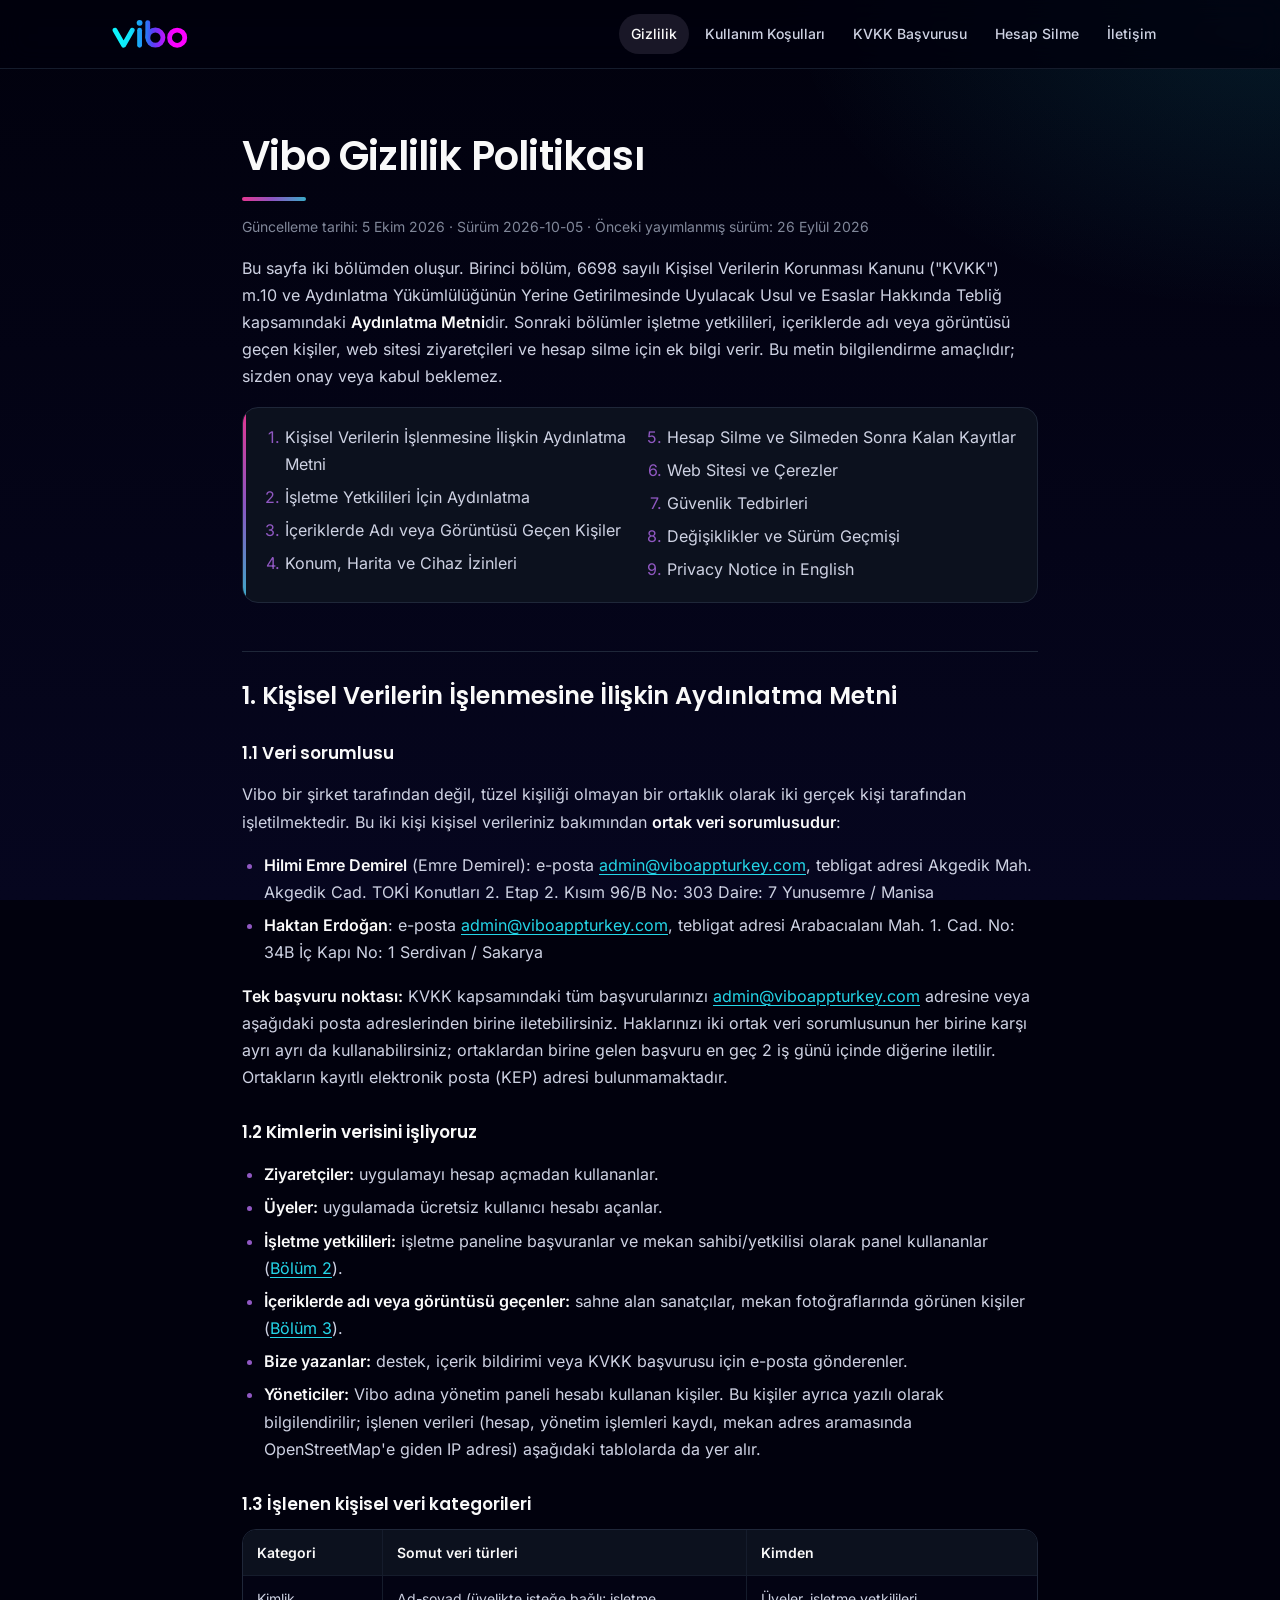
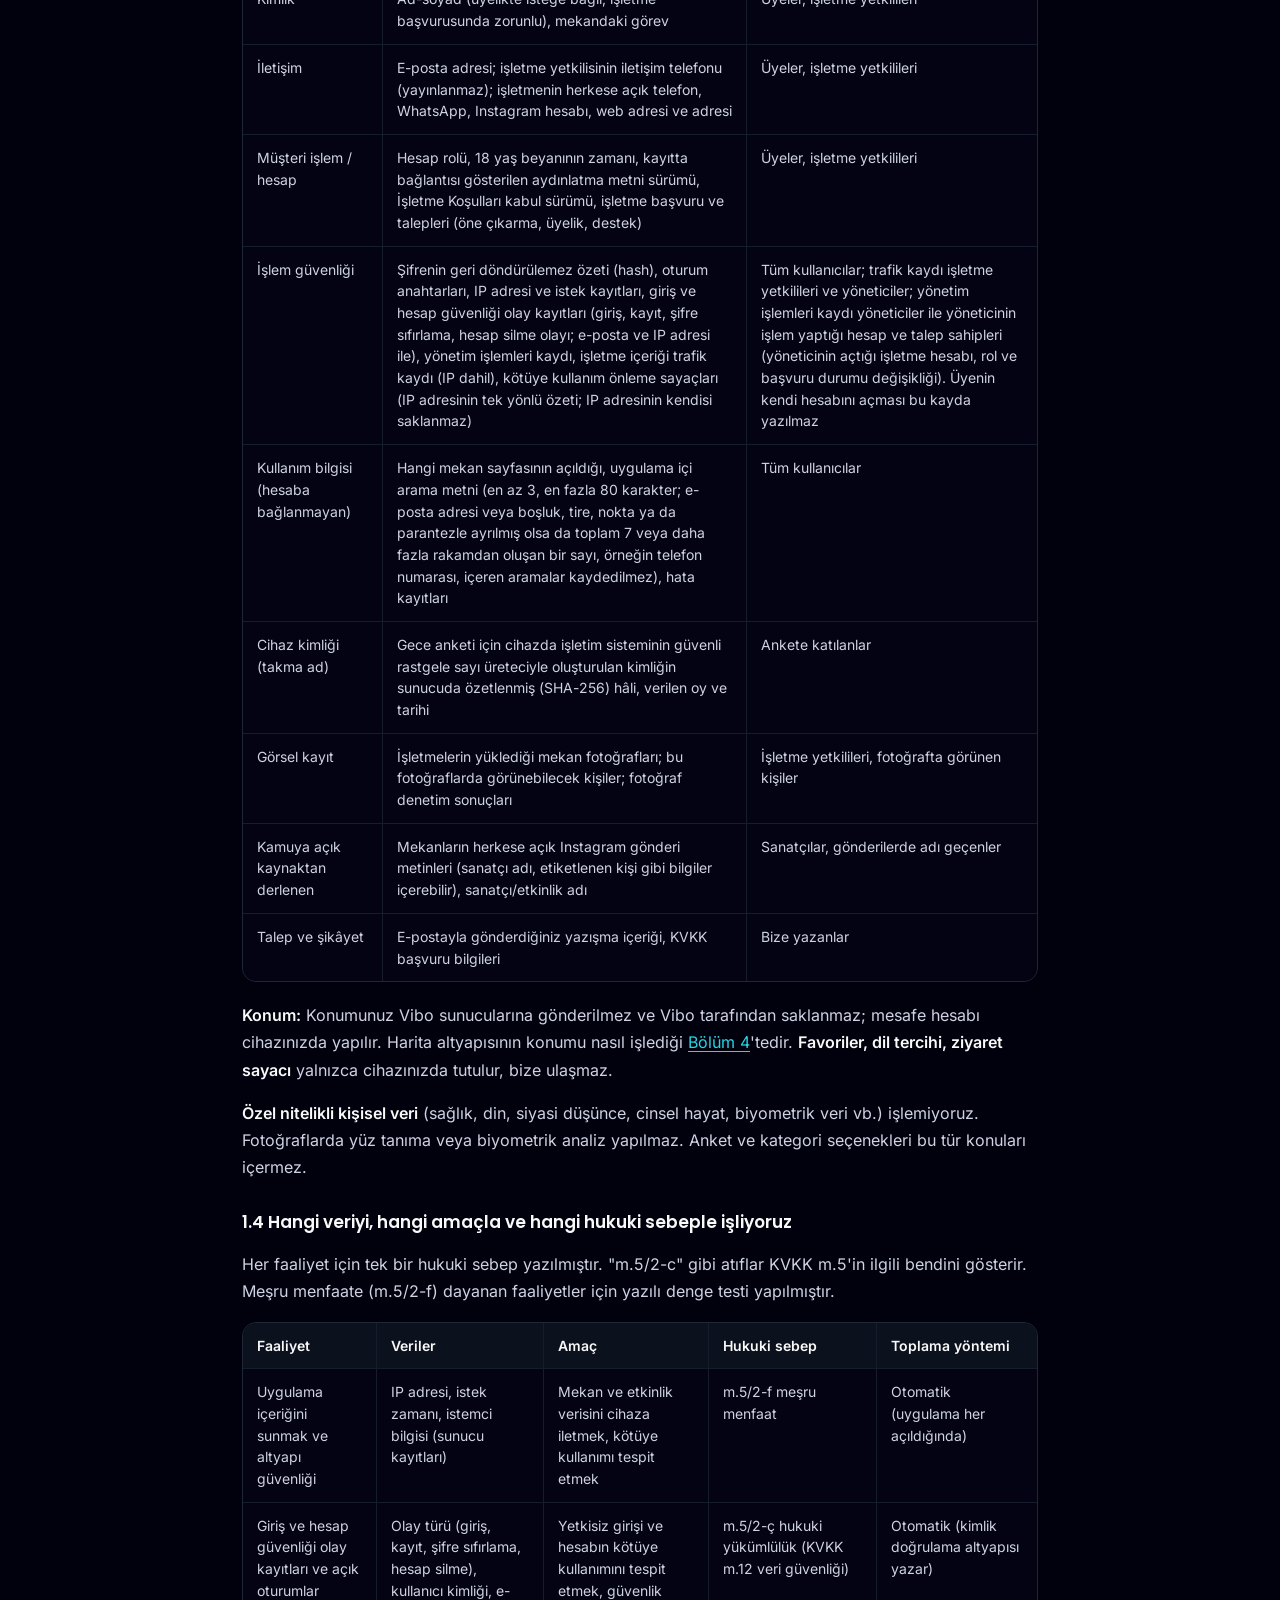
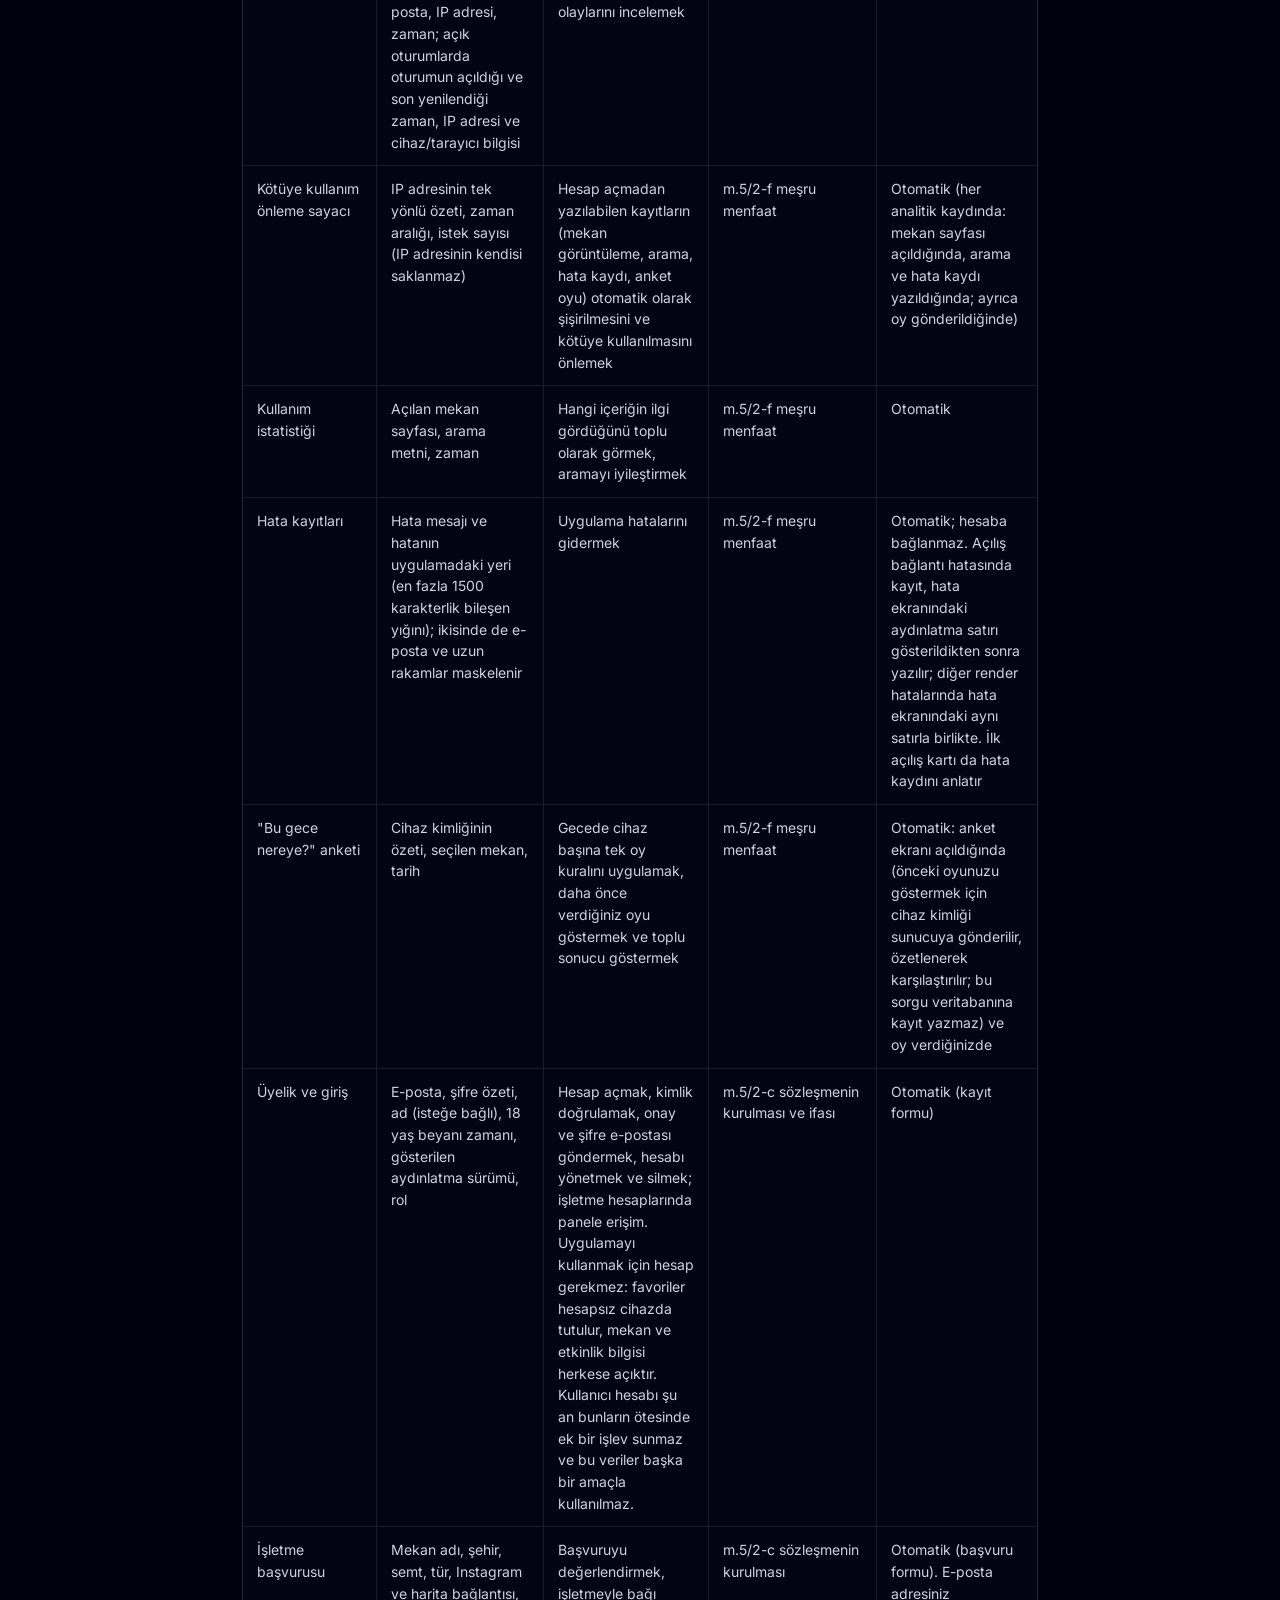
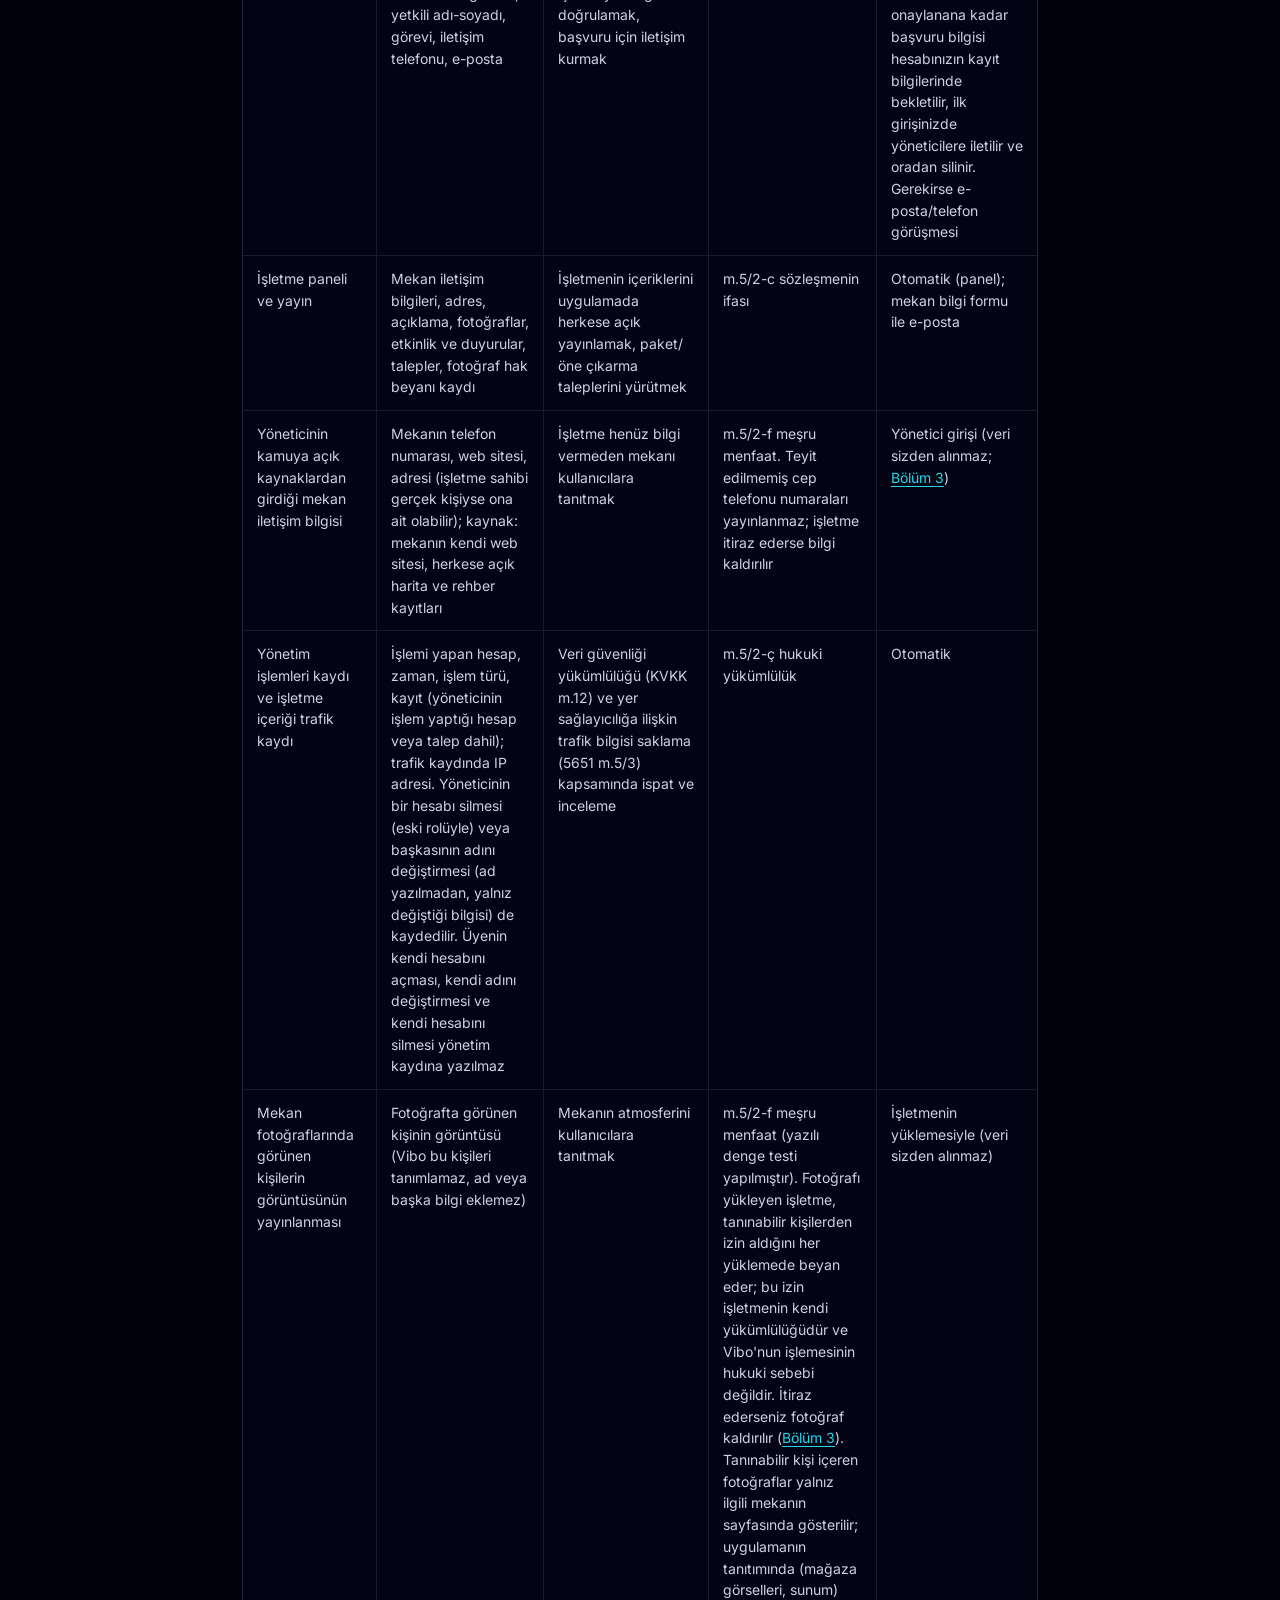
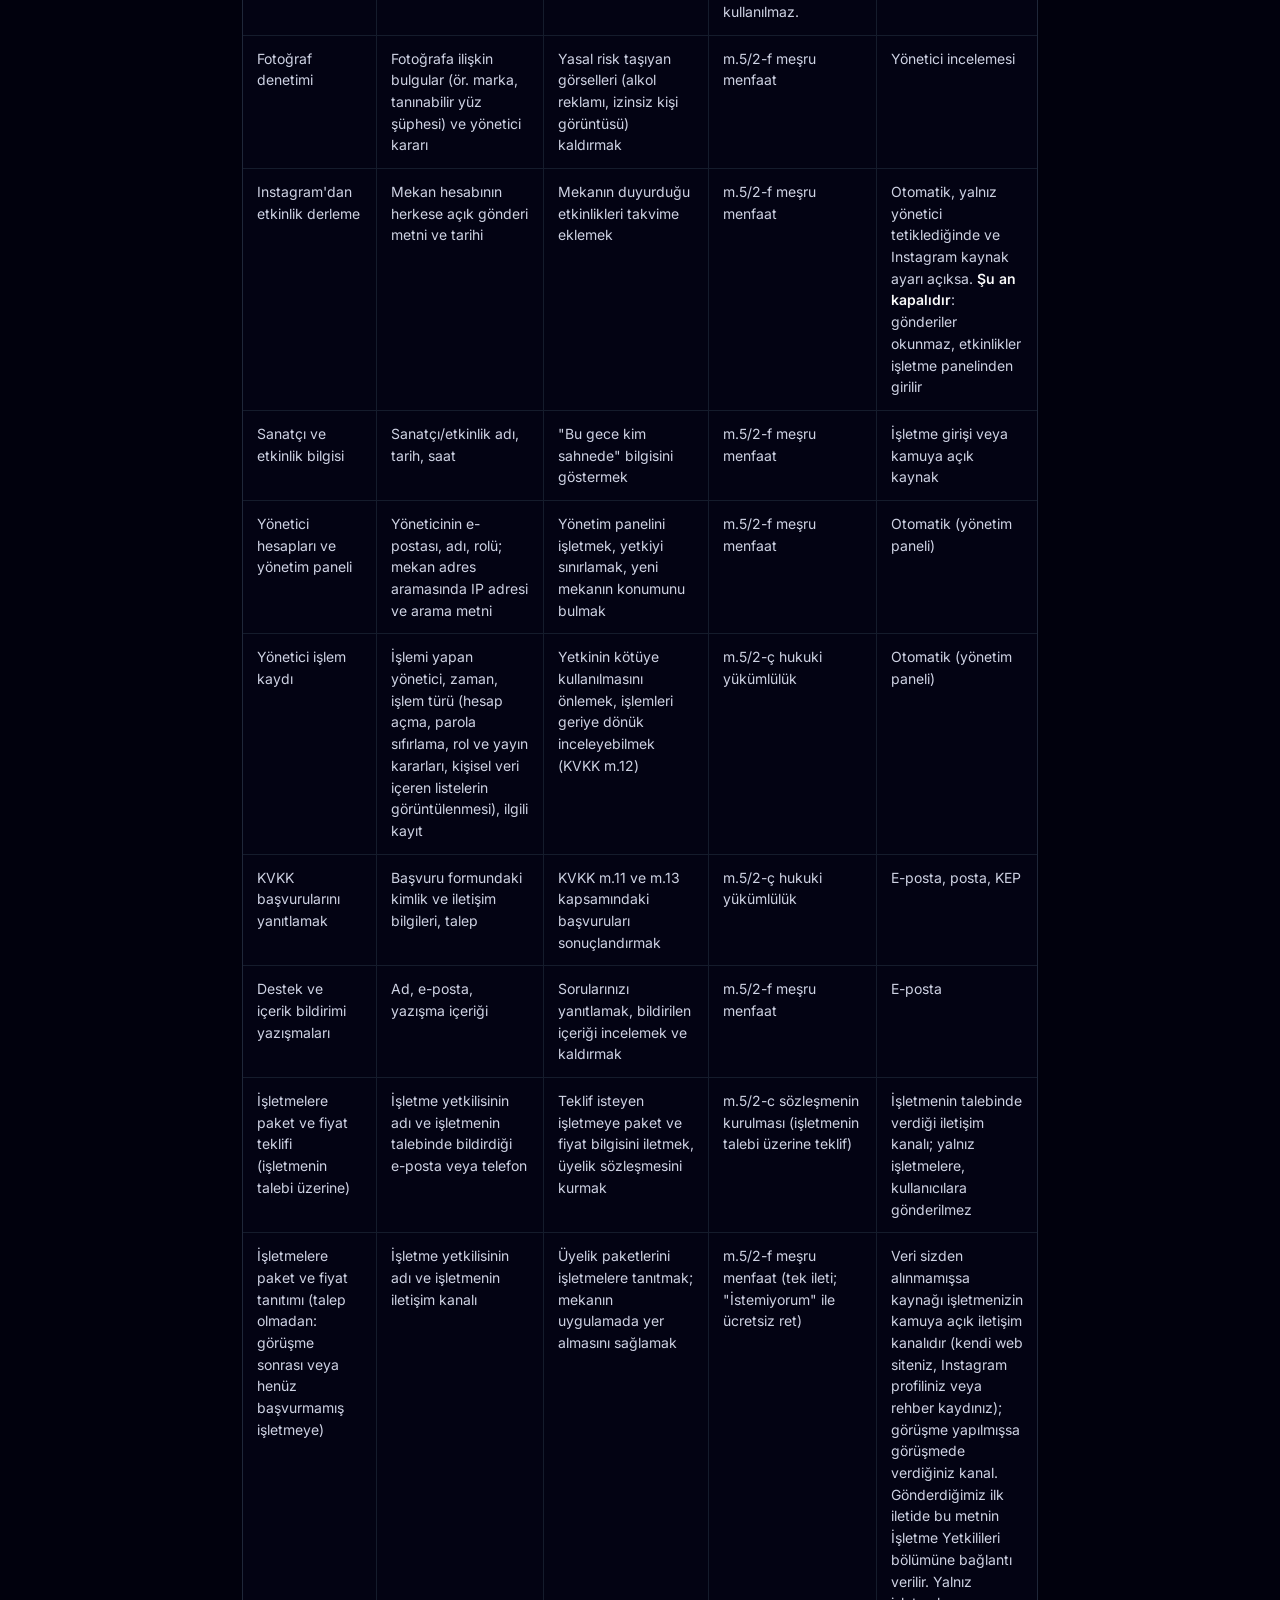
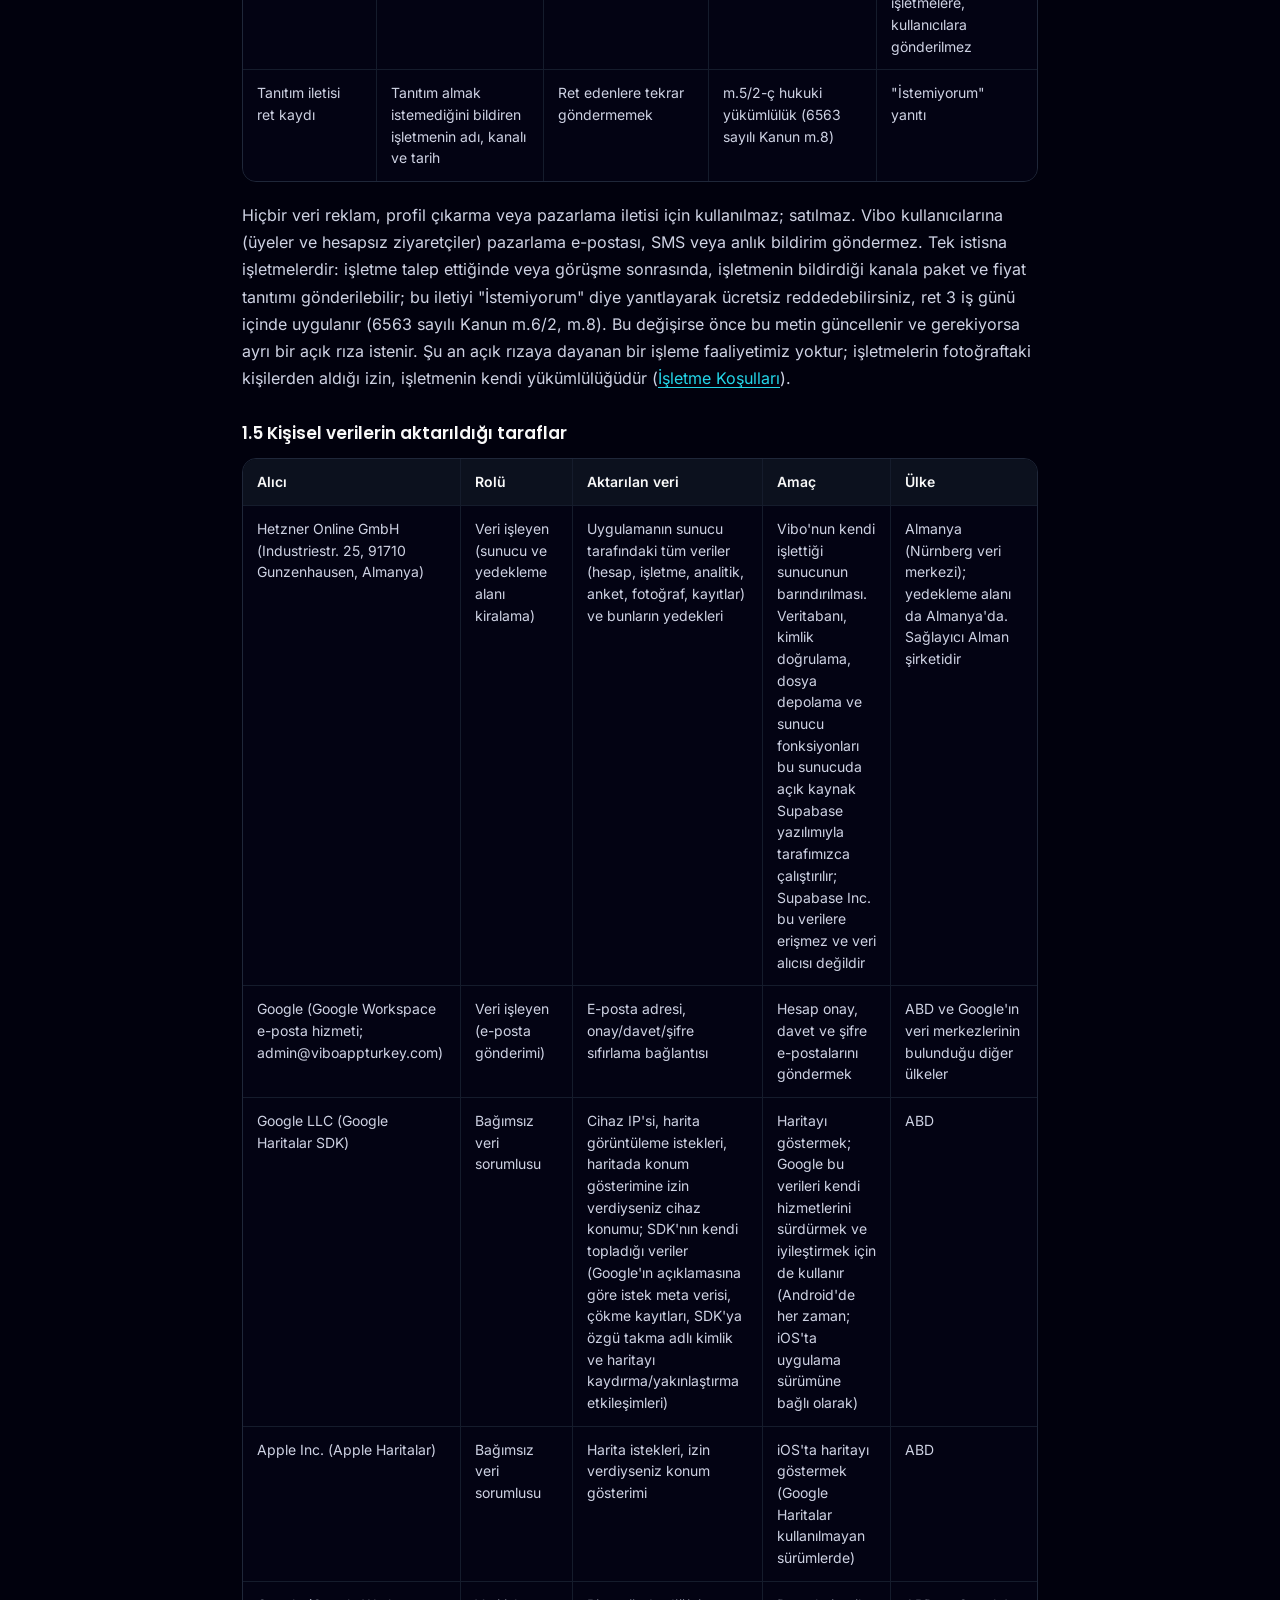
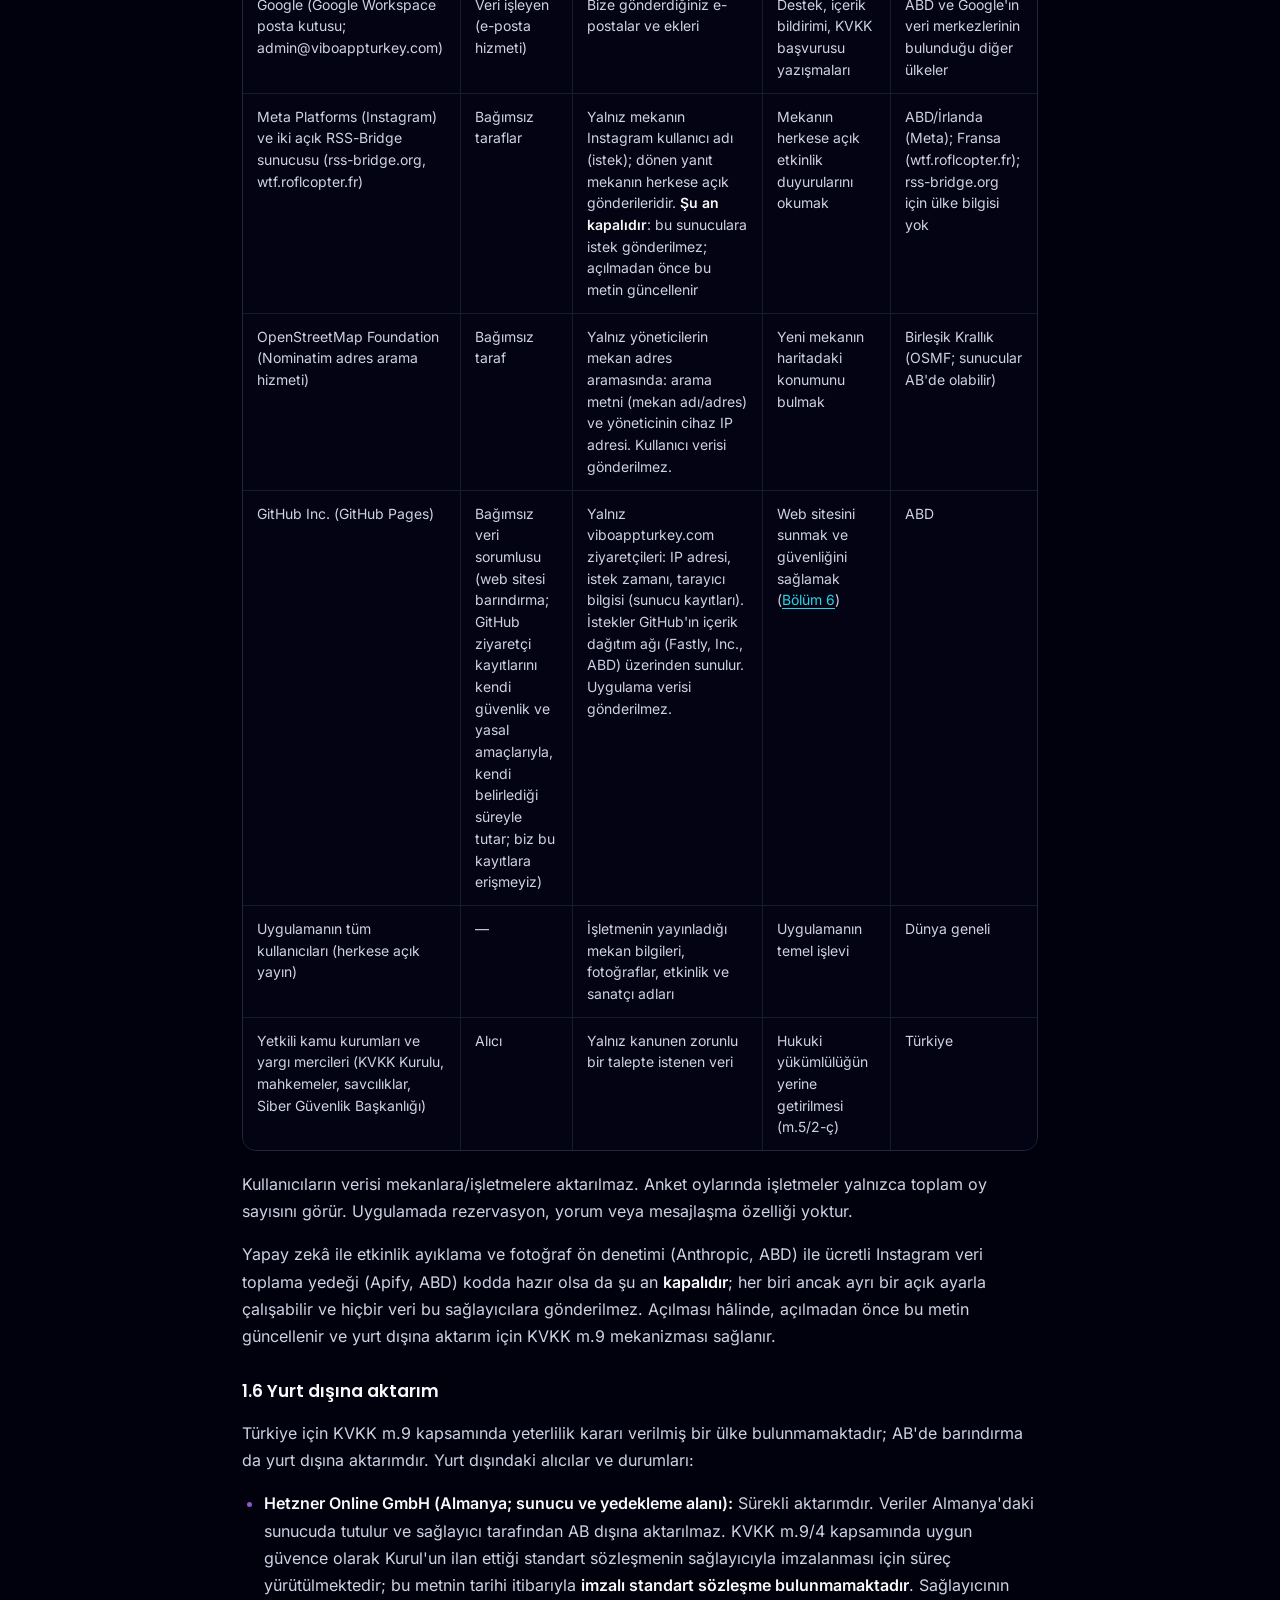
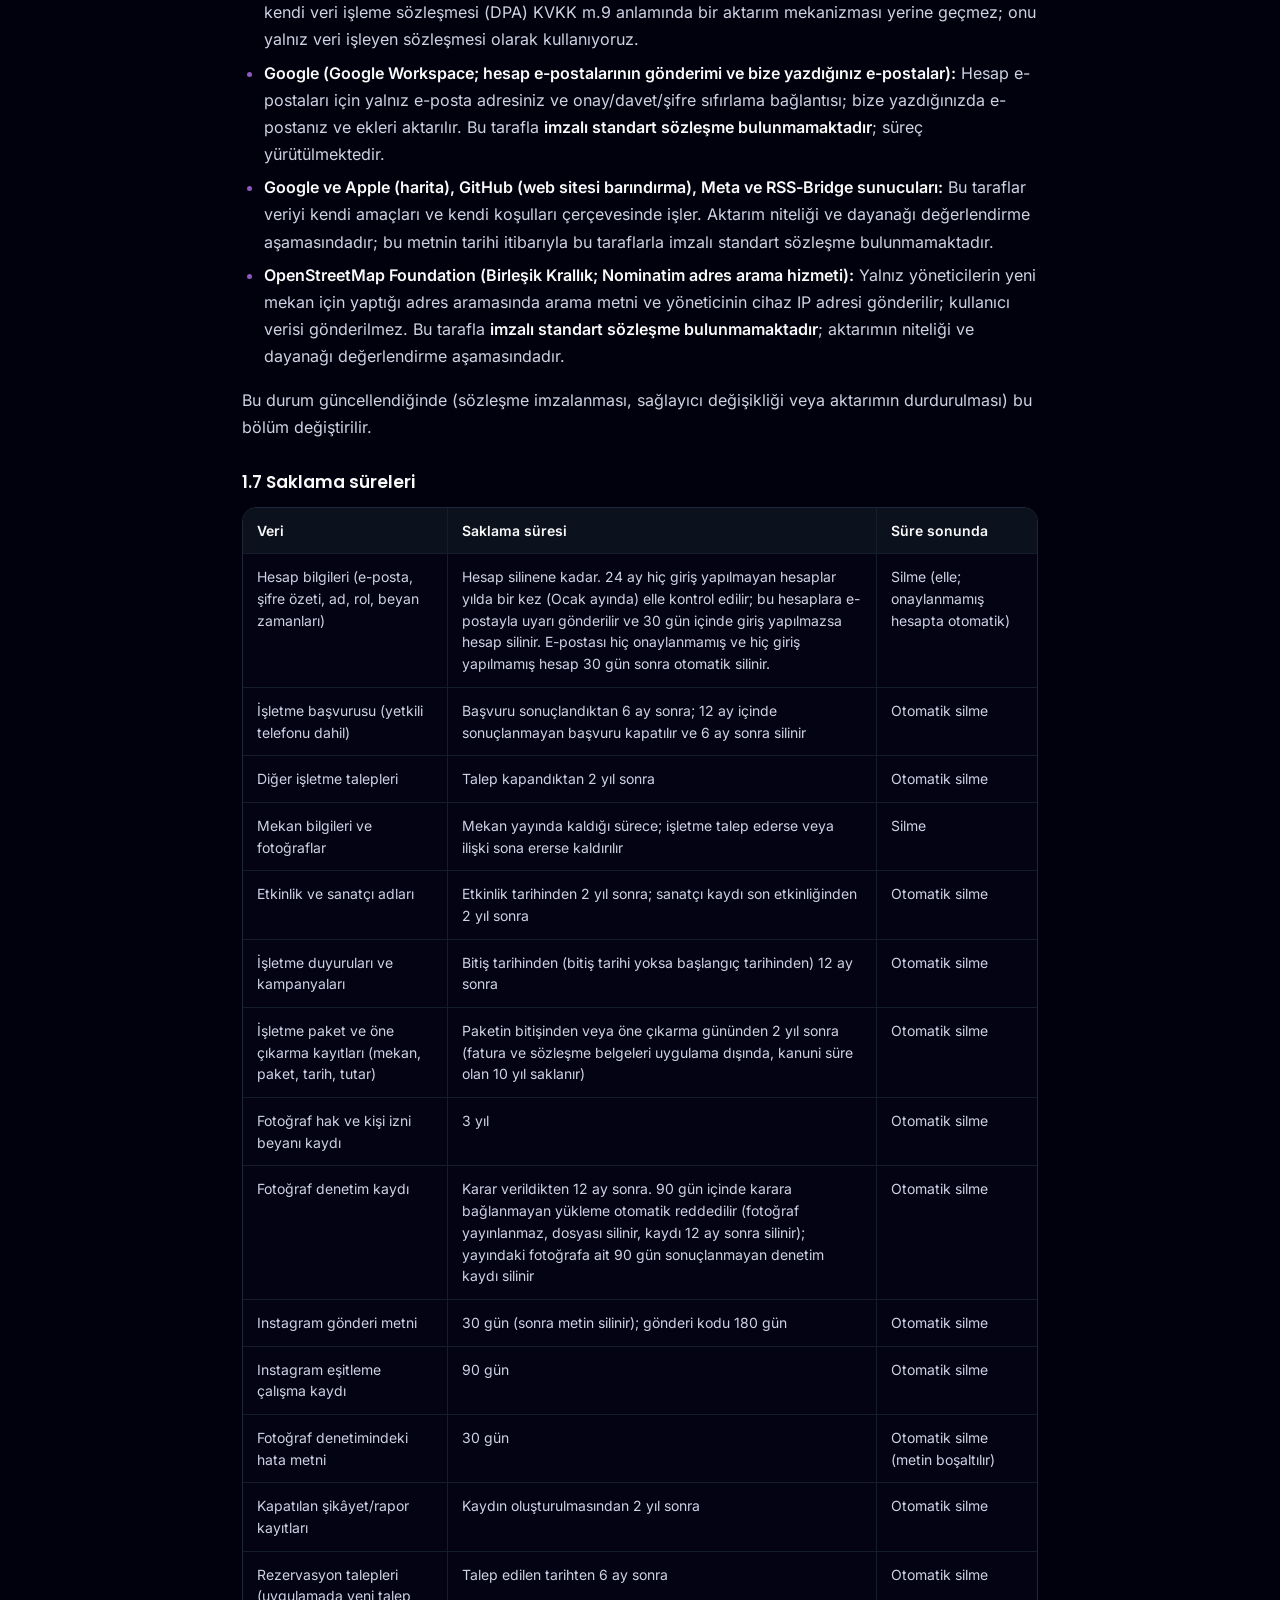
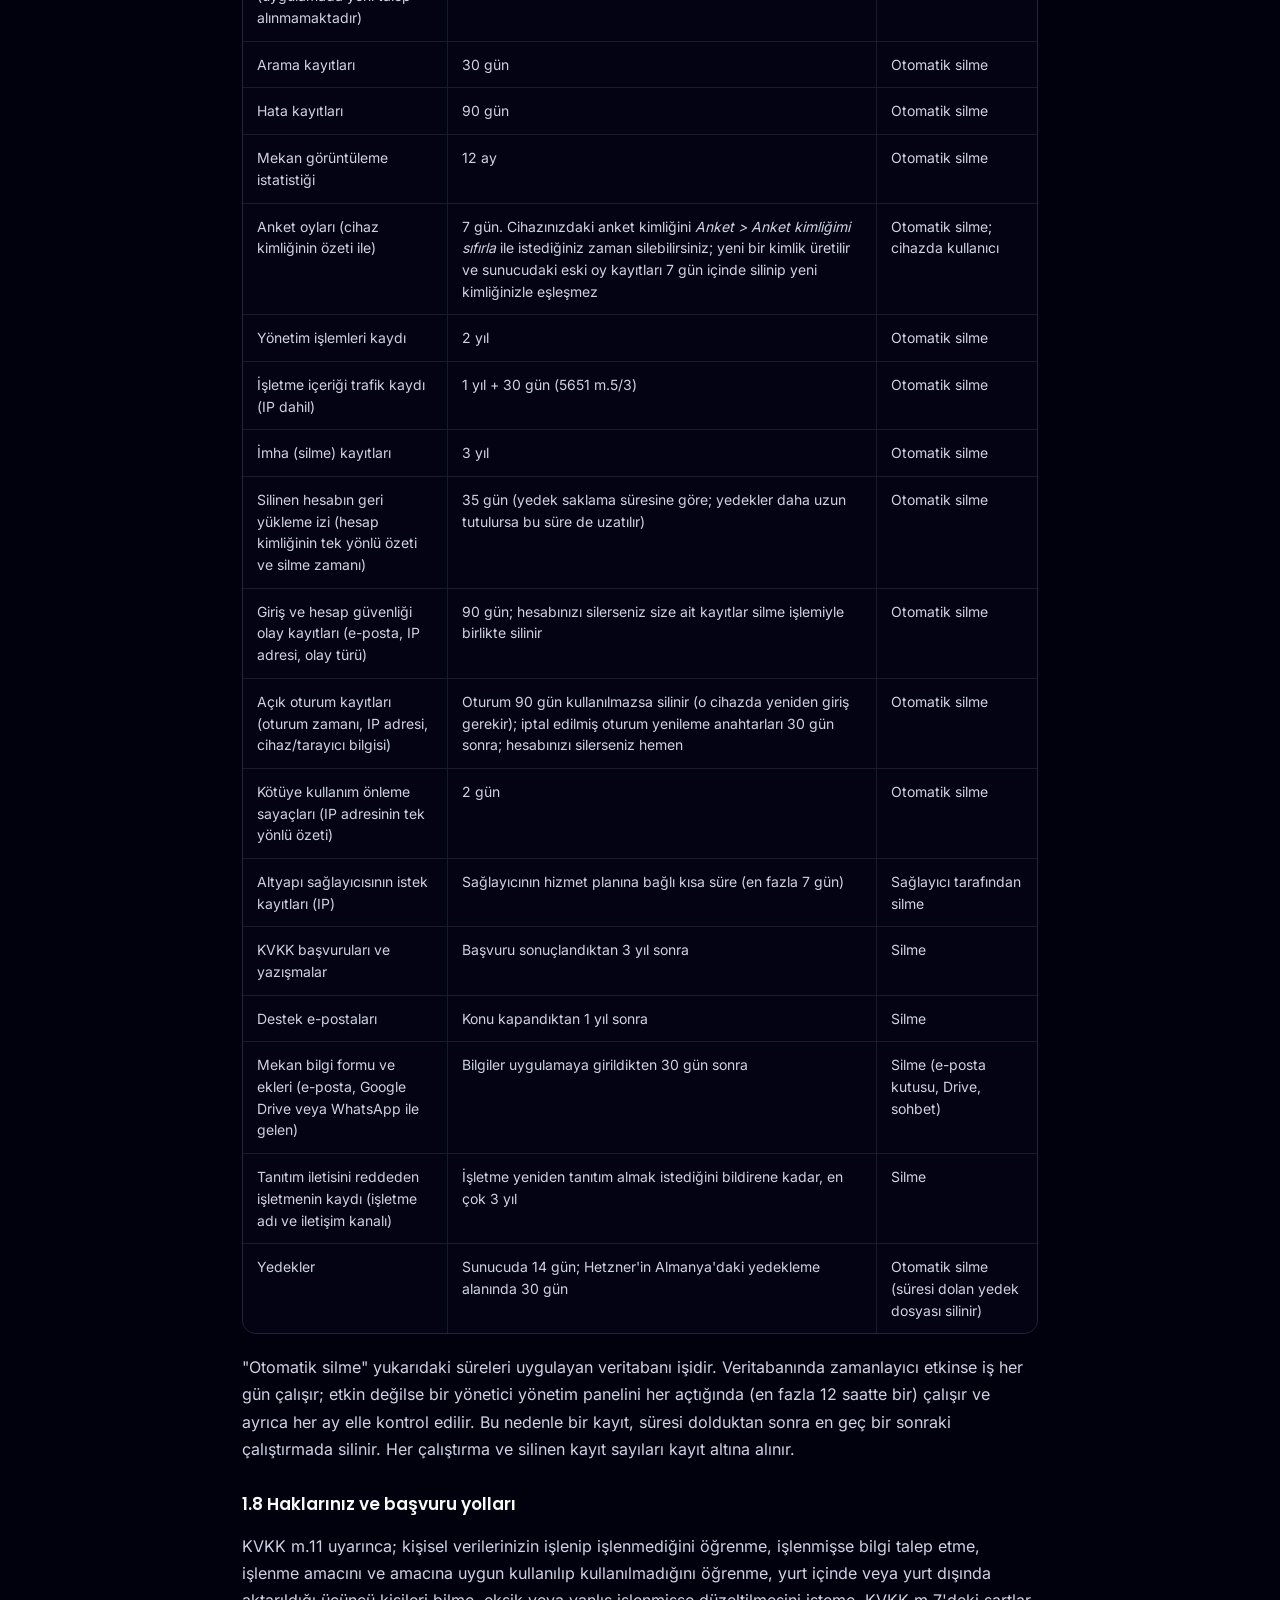
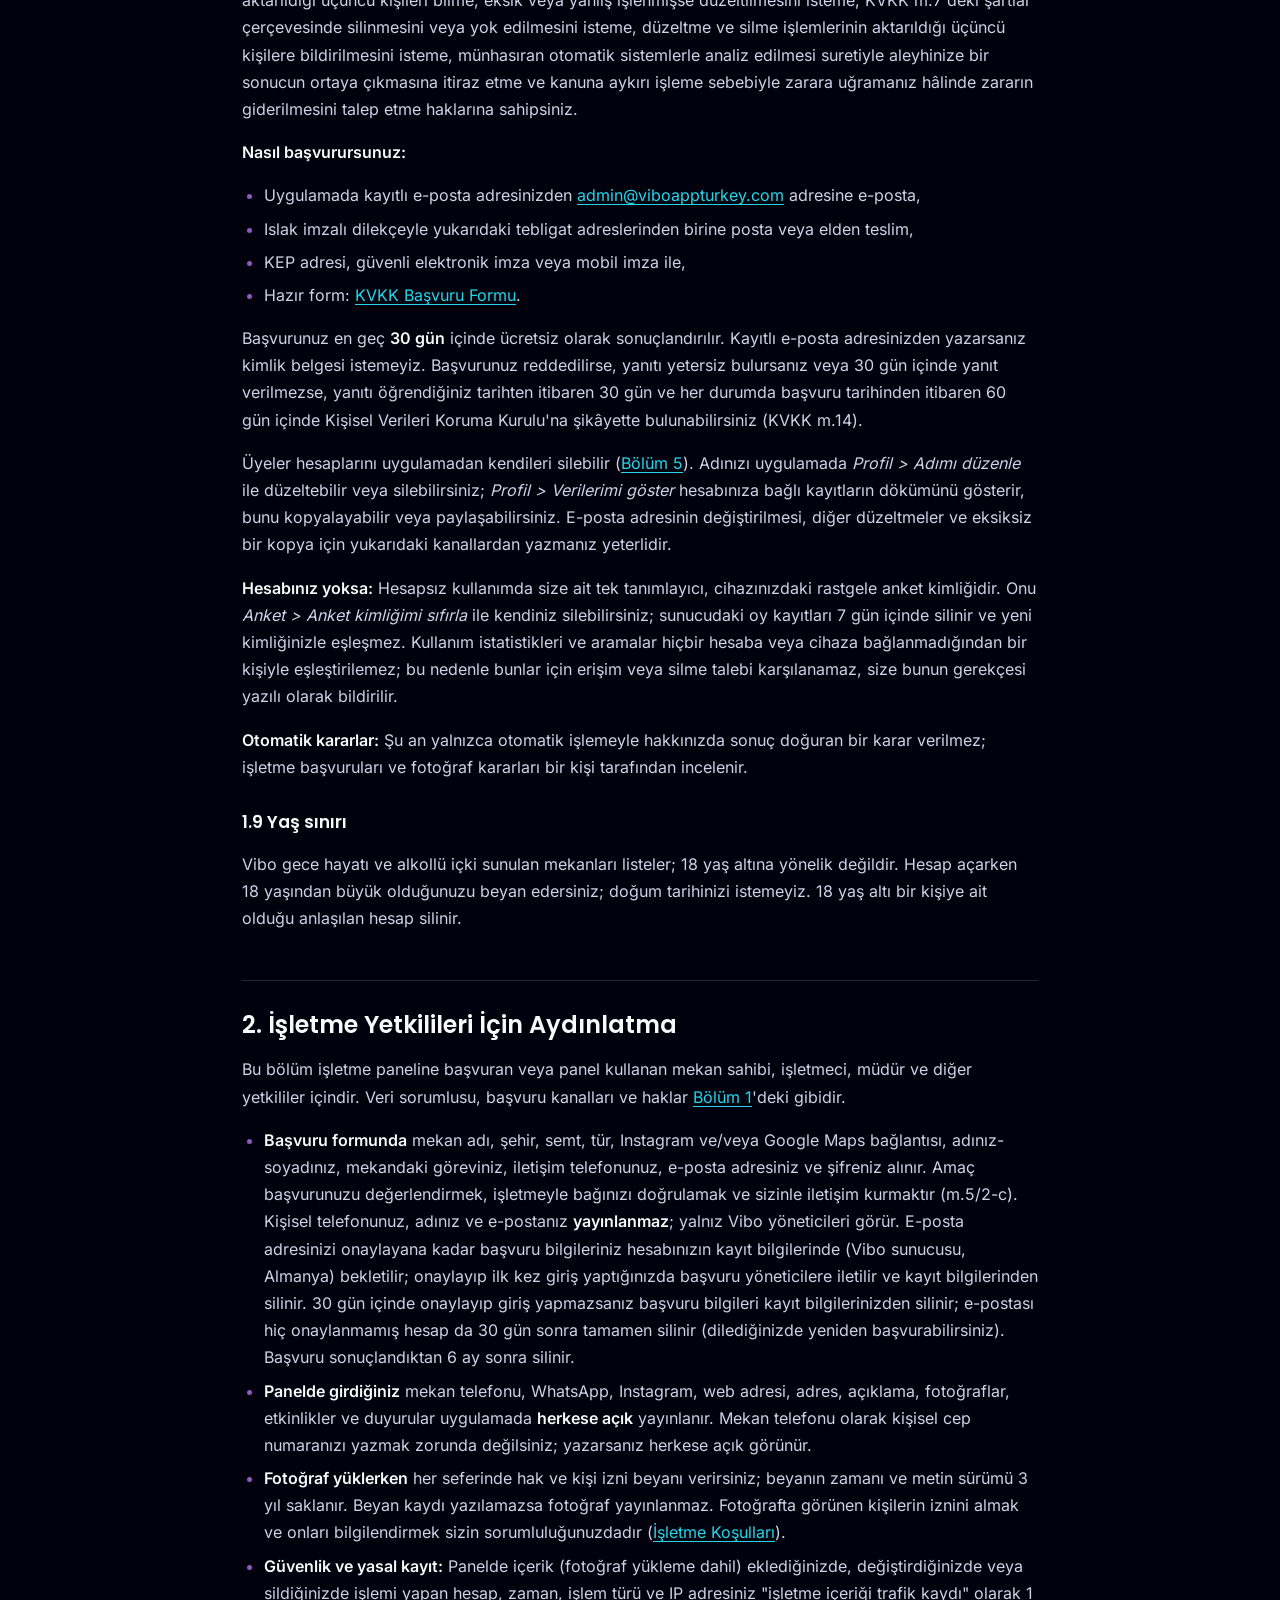
==== commit 084b30d8: "İletişim adresi admin@viboappturkey.com; e-posta şablonları ve onay sayfası" ====
--- a/gizlilik-politikasi.html
+++ b/gizlilik-politikasi.html
@@ -49,13 +49,13 @@
   tarafından işletilmektedir. Bu iki kişi kişisel verileriniz bakımından <strong>ortak veri
   sorumlusudur</strong>:</p>
   <ul>
-    <li><strong>Hilmi Emre Demirel</strong> (Emre Demirel): e-posta <a href="mailto:h.emredemirel@gmail.com">h.emredemirel@gmail.com</a>,
+    <li><strong>Hilmi Emre Demirel</strong> (Emre Demirel): e-posta <a href="mailto:admin@viboappturkey.com">admin@viboappturkey.com</a>,
       tebligat adresi Akgedik Mah. Akgedik Cad. TOKİ Konutları 2. Etap 2. Kısım 96/B No: 303 Daire: 7 Yunusemre / Manisa</li>
-    <li><strong>Haktan Erdoğan</strong>: e-posta <a href="mailto:haktanerdogan1@gmail.com">haktanerdogan1@gmail.com</a>,
+    <li><strong>Haktan Erdoğan</strong>: e-posta <a href="mailto:admin@viboappturkey.com">admin@viboappturkey.com</a>,
       tebligat adresi Arabacıalanı Mah. 1. Cad. No: 34B İç Kapı No: 1 Serdivan / Sakarya</li>
   </ul>
   <p><strong>Tek başvuru noktası:</strong> KVKK kapsamındaki tüm başvurularınızı
-  <a href="mailto:h.emredemirel@gmail.com">h.emredemirel@gmail.com</a> adresine veya aşağıdaki posta
+  <a href="mailto:admin@viboappturkey.com">admin@viboappturkey.com</a> adresine veya aşağıdaki posta
   adreslerinden birine iletebilirsiniz. Haklarınızı iki ortak veri sorumlusunun her birine karşı
   ayrı ayrı da kullanabilirsiniz; ortaklardan birine gelen başvuru en geç 2 iş günü içinde diğerine
   iletilir. Ortakların kayıtlı elektronik posta (KEP) adresi bulunmamaktadır.</p>
@@ -135,7 +135,7 @@
     <tr><td>Google (Google Workspace e-posta hizmeti; admin@viboappturkey.com)</td><td>Veri işleyen (e-posta gönderimi)</td><td>E-posta adresi, onay/davet/şifre sıfırlama bağlantısı</td><td>Hesap onay, davet ve şifre e-postalarını göndermek</td><td>ABD ve Google'ın veri merkezlerinin bulunduğu diğer ülkeler</td></tr>
     <tr><td>Google LLC (Google Haritalar SDK)</td><td>Bağımsız veri sorumlusu</td><td>Cihaz IP'si, harita görüntüleme istekleri, haritada konum gösterimine izin verdiyseniz cihaz konumu; SDK'nın kendi topladığı veriler (Google'ın açıklamasına göre istek meta verisi, çökme kayıtları, SDK'ya özgü takma adlı kimlik ve haritayı kaydırma/yakınlaştırma etkileşimleri)</td><td>Haritayı göstermek; Google bu verileri kendi hizmetlerini sürdürmek ve iyileştirmek için de kullanır (Android'de her zaman; iOS'ta uygulama sürümüne bağlı olarak)</td><td>ABD</td></tr>
     <tr><td>Apple Inc. (Apple Haritalar)</td><td>Bağımsız veri sorumlusu</td><td>Harita istekleri, izin verdiyseniz konum gösterimi</td><td>iOS'ta haritayı göstermek (Google Haritalar kullanılmayan sürümlerde)</td><td>ABD</td></tr>
-    <tr><td>Google LLC (Gmail)</td><td>Bağımsız veri sorumlusu (e-posta hizmet sağlayıcısı; Google e-posta trafiğini kendi hizmet şartlarına göre kendi amaçlarıyla da işler)</td><td>Bize gönderdiğiniz e-postalar ve ekleri</td><td>Destek, içerik bildirimi, KVKK başvurusu yazışmaları</td><td>ABD</td></tr>
+    <tr><td>Google (Google Workspace posta kutusu; admin@viboappturkey.com)</td><td>Veri işleyen (e-posta hizmeti)</td><td>Bize gönderdiğiniz e-postalar ve ekleri</td><td>Destek, içerik bildirimi, KVKK başvurusu yazışmaları</td><td>ABD ve Google'ın veri merkezlerinin bulunduğu diğer ülkeler</td></tr>
     <tr><td>Meta Platforms (Instagram) ve iki açık RSS-Bridge sunucusu (rss-bridge.org, wtf.roflcopter.fr)</td><td>Bağımsız taraflar</td><td>Yalnız mekanın Instagram kullanıcı adı (istek); dönen yanıt mekanın herkese açık gönderileridir. <strong>Şu an kapalıdır</strong>: bu sunuculara istek gönderilmez; açılmadan önce bu metin güncellenir</td><td>Mekanın herkese açık etkinlik duyurularını okumak</td><td>ABD/İrlanda (Meta); Fransa (wtf.roflcopter.fr); rss-bridge.org için ülke bilgisi yok</td></tr>
     <tr><td>OpenStreetMap Foundation (Nominatim adres arama hizmeti)</td><td>Bağımsız taraf</td><td>Yalnız yöneticilerin mekan adres aramasında: arama metni (mekan adı/adres) ve yöneticinin cihaz IP adresi. Kullanıcı verisi gönderilmez.</td><td>Yeni mekanın haritadaki konumunu bulmak</td><td>Birleşik Krallık (OSMF; sunucular AB'de olabilir)</td></tr>
     <tr><td>GitHub Inc. (GitHub Pages)</td><td>Bağımsız veri sorumlusu (web sitesi barındırma; GitHub ziyaretçi kayıtlarını kendi güvenlik ve yasal amaçlarıyla, kendi belirlediği süreyle tutar; biz bu kayıtlara erişmeyiz)</td><td>Yalnız viboappturkey.com ziyaretçileri: IP adresi, istek zamanı, tarayıcı bilgisi (sunucu kayıtları). İstekler GitHub'ın içerik dağıtım ağı (Fastly, Inc., ABD) üzerinden sunulur. Uygulama verisi gönderilmez.</td><td>Web sitesini sunmak ve güvenliğini sağlamak (<a href="#web">Bölüm 6</a>)</td><td>ABD</td></tr>
@@ -159,10 +159,10 @@
       yürütülmektedir; bu metnin tarihi itibarıyla <strong>imzalı standart sözleşme bulunmamaktadır</strong>.
       Sağlayıcının kendi veri işleme sözleşmesi (DPA) KVKK m.9 anlamında bir aktarım mekanizması yerine geçmez;
       onu yalnız veri işleyen sözleşmesi olarak kullanıyoruz.</li>
-    <li><strong>Google (Google Workspace; hesap e-postalarının gönderimi):</strong> Yalnız e-posta adresiniz ve
-      onay/davet/şifre sıfırlama bağlantısı aktarılır. Bu tarafla <strong>imzalı standart sözleşme
+    <li><strong>Google (Google Workspace; hesap e-postalarının gönderimi ve bize yazdığınız e-postalar):</strong> Hesap e-postaları için
+      yalnız e-posta adresiniz ve onay/davet/şifre sıfırlama bağlantısı; bize yazdığınızda e-postanız ve ekleri aktarılır. Bu tarafla <strong>imzalı standart sözleşme
       bulunmamaktadır</strong>; süreç yürütülmektedir.</li>
-    <li><strong>Google ve Apple (harita), Google (Gmail), GitHub (web sitesi barındırma), Meta ve RSS-Bridge sunucuları:</strong> Bu
+    <li><strong>Google ve Apple (harita), GitHub (web sitesi barındırma), Meta ve RSS-Bridge sunucuları:</strong> Bu
       taraflar veriyi kendi amaçları ve kendi koşulları çerçevesinde işler. Aktarım niteliği ve
       dayanağı değerlendirme aşamasındadır; bu metnin tarihi itibarıyla bu taraflarla imzalı standart
       sözleşme bulunmamaktadır.</li>
@@ -224,7 +224,7 @@
   zarara uğramanız hâlinde zararın giderilmesini talep etme haklarına sahipsiniz.</p>
   <p><strong>Nasıl başvurursunuz:</strong></p>
   <ul>
-    <li>Uygulamada kayıtlı e-posta adresinizden <a href="mailto:h.emredemirel@gmail.com">h.emredemirel@gmail.com</a> adresine e-posta,</li>
+    <li>Uygulamada kayıtlı e-posta adresinizden <a href="mailto:admin@viboappturkey.com">admin@viboappturkey.com</a> adresine e-posta,</li>
     <li>Islak imzalı dilekçeyle yukarıdaki tebligat adreslerinden birine posta veya elden teslim,</li>
     <li>KEP adresi, güvenli elektronik imza veya mobil imza ile,</li>
     <li>Hazır form: <a href="kvkk-basvuru.html">KVKK Başvuru Formu</a>.</li>
@@ -318,7 +318,7 @@
       adını çıkarmak için okunur, 30 gün sonra silinir; yorumlar, beğenenler veya takipçiler toplanmaz.</li>
   </ul>
   <p><strong>Kaldırma talebi:</strong> Her mekan sayfasının altındaki "İçeriği bildir / kaldırılmasını iste"
-  bağlantısıyla veya <a href="mailto:h.emredemirel@gmail.com">h.emredemirel@gmail.com</a> adresine yazarak
+  bağlantısıyla veya <a href="mailto:admin@viboappturkey.com">admin@viboappturkey.com</a> adresine yazarak
   içeriğin kaldırılmasını isteyebilirsiniz. Kişilik hakkınızı ihlal eden içerik incelemeden sonra gecikmeksizin
   kaldırılır; KVKK başvurusu olarak yazarsanız en geç 30 gün içinde sonuçlandırılır.</p>
 
@@ -378,6 +378,9 @@
   <p>viboappturkey.com statik bir sitedir; çerez, analitik veya reklam izleyicisi kullanmaz. Site GitHub
   Pages (GitHub Inc., ABD) üzerinde barındırılır; GitHub bağımsız veri sorumlusu olarak ziyaretçi IP adresini güvenlik amacıyla kendi
   kayıtlarında, kendi belirlediği süreyle işler; biz bu kayıtlara erişmeyiz. Bu nedenle çerez tercih paneli bulunmaz.</p>
+  <p><strong>E-posta onay sayfası.</strong> Kayıt onay e-postasındaki bağlantı <code>onay.html</code> sayfasına döner.
+  Bağlantıyla gelen oturum jetonu bu sayfada kullanılmaz ve saklanmaz; sayfa açılır açılmaz adres çubuğundan ve tarayıcı
+  geçmişinden silinir.</p>
   <p><strong>Tek form: şifre sıfırlama sayfası.</strong> "Şifremi unuttum" e-postasındaki bağlantı
   <code>sifre-sifirla.html</code> sayfasını açar. Bu sayfadaki formda girdiğiniz yeni şifre ve bağlantıdaki
   tek kullanımlık jeton, tarayıcınızdan doğrudan Vibo'nun kimlik doğrulama sunucusuna (api.viboappturkey.com; Almanya, Nürnberg) gönderilir;
@@ -409,7 +412,7 @@
   güncellendi" kartı gösterir ve yeni metne bağlantı verir; önemli değişikliklerde üyelere ayrıca e-posta
   gönderilir. Yayımlanmış her sürümün tarihli kopyası saklanır ve talep hâlinde gönderilir.</p>
   <ul>
-    <li><strong>2026-10-05:</strong> Barındırma değişti: uygulama verileri artık Supabase Inc.'in bulut hizmetinde (Frankfurt) değil, Hetzner Online GmbH'nin Nürnberg (Almanya) veri merkezinde Vibo'nun kendi işlettiği sunucuda tutulur; Supabase Inc. ve Cloudflare alıcı olmaktan çıktı (§1.5, §1.6, §9.3, §9.4). Hesap e-postalarının Google Workspace üzerinden gönderildiği, yedeklerin saklama süresi (sunucuda 14 gün, Almanya'daki yedekleme alanında 30 gün) ve veri sorumlularının tebligat adresleri eklendi (§1.1, §1.7).</li>
+    <li><strong>2026-10-05:</strong> Barındırma değişti: uygulama verileri artık Supabase Inc.'in bulut hizmetinde (Frankfurt) değil, Hetzner Online GmbH'nin Nürnberg (Almanya) veri merkezinde Vibo'nun kendi işlettiği sunucuda tutulur; Supabase Inc. ve Cloudflare alıcı olmaktan çıktı (§1.5, §1.6, §9.3, §9.4). Hesap e-postalarının Google Workspace üzerinden gönderildiği, yedeklerin saklama süresi (sunucuda 14 gün, Almanya'daki yedekleme alanında 30 gün) ve veri sorumlularının tebligat adresleri eklendi (§1.1, §1.7). İletişim ve başvuru adresi admin@viboappturkey.com oldu (Google Workspace); e-posta onay sayfası eklendi (§6).</li>
     <li><strong>2026-09-26:</strong> İngilizce bölüm (§9), KVKK m.10'un tüm unsurlarını (faaliyet başına amaç, hukuki
       sebep ve toplama yöntemi, alıcılar, yurt dışı aktarım, saklama, haklar, işletme yetkilileri) içeren tam bir
       aydınlatma metnine genişletildi; İngilizce arayüzdeki bağlantılar bu bölüme yönlendirildi. Açık oturum
@@ -430,10 +433,10 @@
 
   <h3 id="english-controller">9.1 Data controllers</h3>
   <p>Vibo is not run by a company. It is operated by two individuals, who are <strong>joint data controllers</strong>:
-  <strong>Hilmi Emre Demirel</strong> (<a href="mailto:h.emredemirel@gmail.com">h.emredemirel@gmail.com</a>) and
-  <strong>Haktan Erdoğan</strong> (<a href="mailto:haktanerdogan1@gmail.com">haktanerdogan1@gmail.com</a>). Their postal
+  <strong>Hilmi Emre Demirel</strong> (<a href="mailto:admin@viboappturkey.com">admin@viboappturkey.com</a>) and
+  <strong>Haktan Erdoğan</strong> (<a href="mailto:admin@viboappturkey.com">admin@viboappturkey.com</a>). Their postal
   addresses for notices are listed in <a href="#veri-sorumlusu">section 1.1</a>; they have no KEP (registered e-mail) address.
-  You can send every request to <a href="mailto:h.emredemirel@gmail.com">h.emredemirel@gmail.com</a>; you may also
+  You can send every request to <a href="mailto:admin@viboappturkey.com">admin@viboappturkey.com</a>; you may also
   exercise your rights against each of them separately. A request received by one of them is forwarded to the other
   within 2 business days.</p>
 
@@ -484,7 +487,7 @@
       link, to send account emails; US and other countries where Google operates data centres.</li>
     <li><strong>Google LLC</strong> (Google Maps SDK; independent controller) — IP address, map requests, your location if you
       allow it to be shown on the map, SDK diagnostics; US. <strong>Apple Inc.</strong> (Apple Maps; independent controller) on iOS.</li>
-    <li><strong>Google LLC (Gmail)</strong> (independent controller; consumer email service) — emails you send us; US.</li>
+    <li><strong>Google</strong> (Google Workspace mailbox admin@viboappturkey.com; data processor) — emails you send us; US and other countries where Google operates data centres.</li>
     <li><strong>Meta Platforms (Instagram)</strong> and two public RSS-Bridge servers (rss-bridge.org, wtf.roflcopter.fr) — only
       the venue's Instagram handle is sent; the response is the venue's public posts. <strong>Currently switched off</strong>: no request is sent to them, and this notice will be updated before it is switched on.</li>
     <li><strong>OpenStreetMap Foundation</strong> (Nominatim) — only in admins' venue address searches: search text and the admin's IP address; no user data.</li>
@@ -528,7 +531,7 @@
   destruction under Article 7; to request that correction and deletion be notified to the third parties to whom data was
   transferred; to object to a result against you arising exclusively from automated analysis; and to claim compensation
   for damage caused by unlawful processing.</p>
-  <p>How to apply: email <a href="mailto:h.emredemirel@gmail.com">h.emredemirel@gmail.com</a> from the email address registered
+  <p>How to apply: email <a href="mailto:admin@viboappturkey.com">admin@viboappturkey.com</a> from the email address registered
   in the app; a signed letter to one of the postal addresses in <a href="#veri-sorumlusu">section 1.1</a>; KEP, secure electronic
   signature or mobile signature; or the ready-made <a href="kvkk-basvuru.html">KVKK application form</a>. We conclude your
   request free of charge within <strong>30 days</strong>. If your request is rejected, you find the answer insufficient or we do
@@ -572,7 +575,7 @@
   removed or the person made unrecognisable if you object. <strong>Instagram post text</strong> is read only to extract the
   event date and name and is deleted after 30 days; comments, likes and followers are not collected. To ask for removal,
   use "Report content / request removal" at the bottom of each venue page or write to
-  <a href="mailto:h.emredemirel@gmail.com">h.emredemirel@gmail.com</a>.</p>
+  <a href="mailto:admin@viboappturkey.com">admin@viboappturkey.com</a>.</p>
 
   <h3 id="english-location">9.9 Location, maps and device permissions</h3>
   <p>Location is requested only while the app is open, after a short explanation. It is used on your device for distances and
@@ -617,7 +620,7 @@
     <div>
       <h4>İletişim</h4>
       <ul>
-        <li><a href="mailto:h.emredemirel@gmail.com">h.emredemirel@gmail.com</a></li>
+        <li><a href="mailto:admin@viboappturkey.com">admin@viboappturkey.com</a></li>
         <li><a href="iletisim.html">İletişim ve tanıtıcı bilgiler</a></li>
         <li><a href="iletisim.html#isletme">Mekan sahipleri için</a></li>
       </ul>
